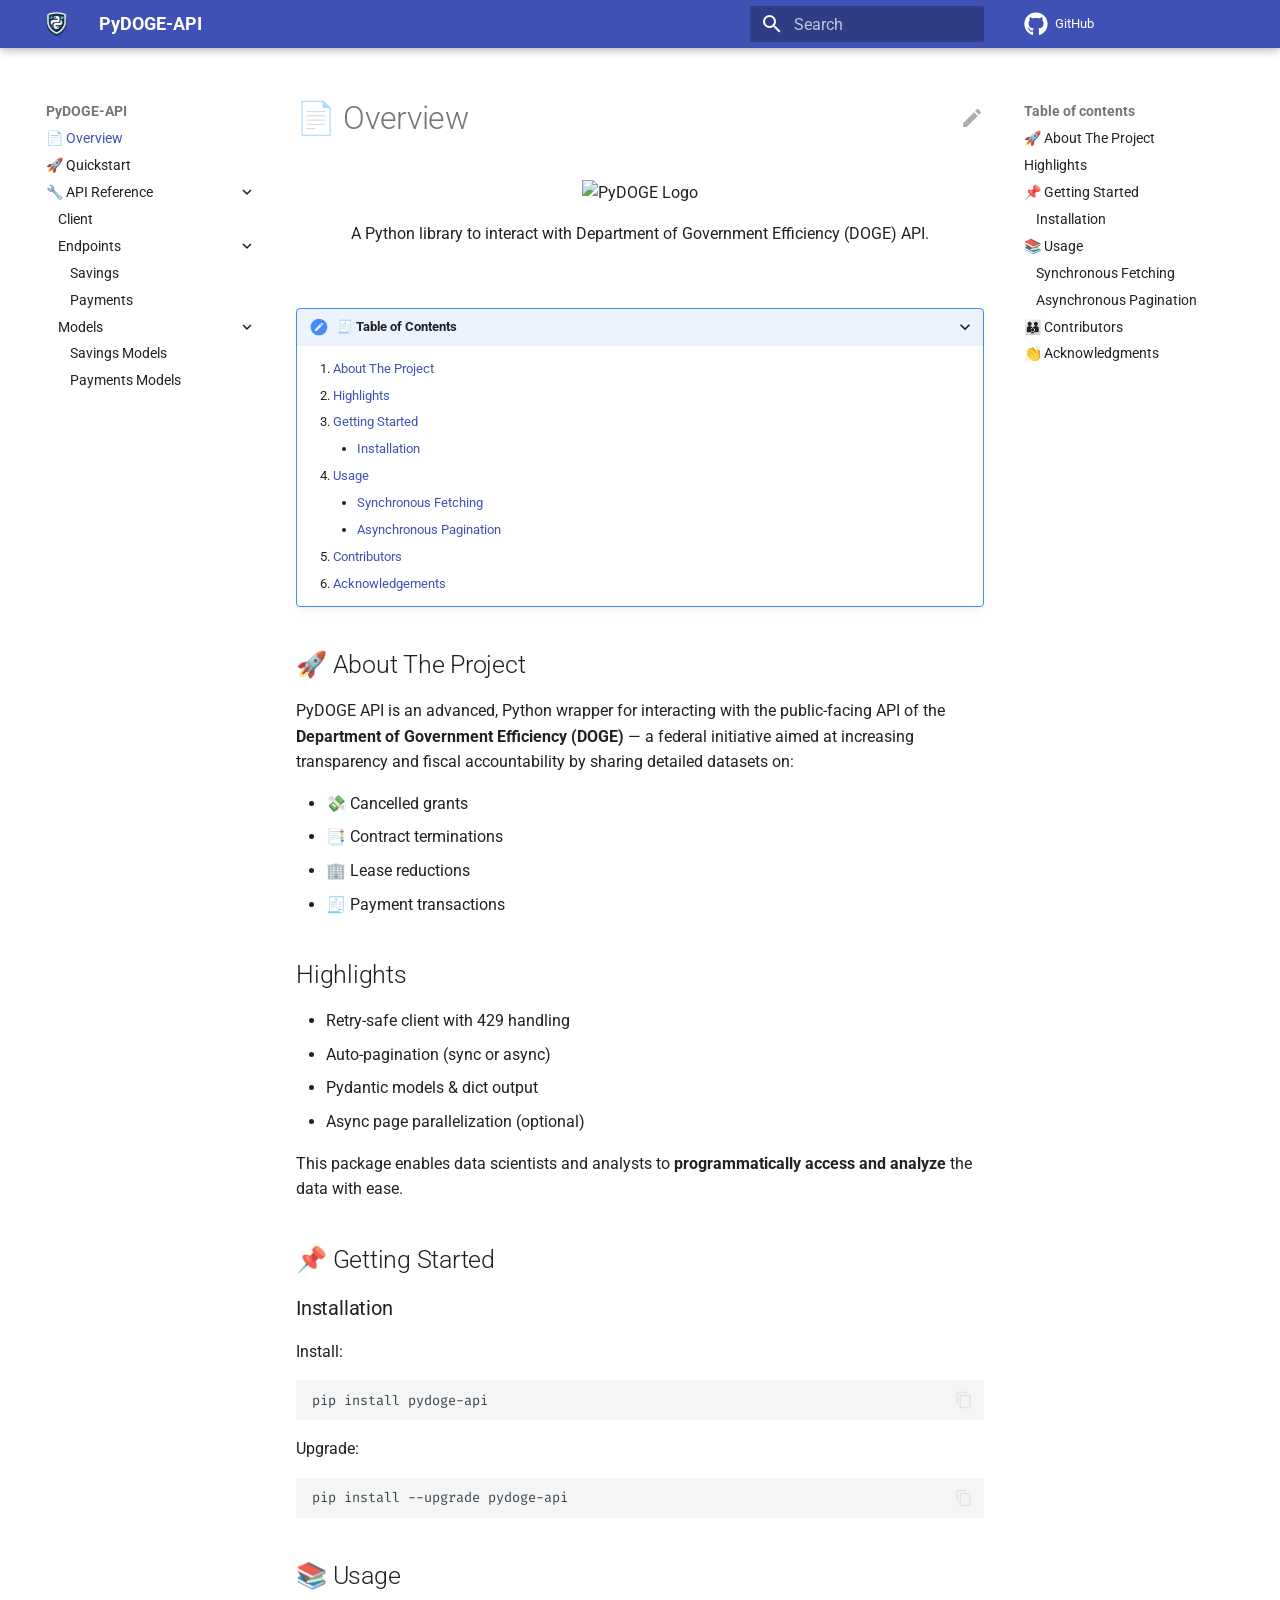
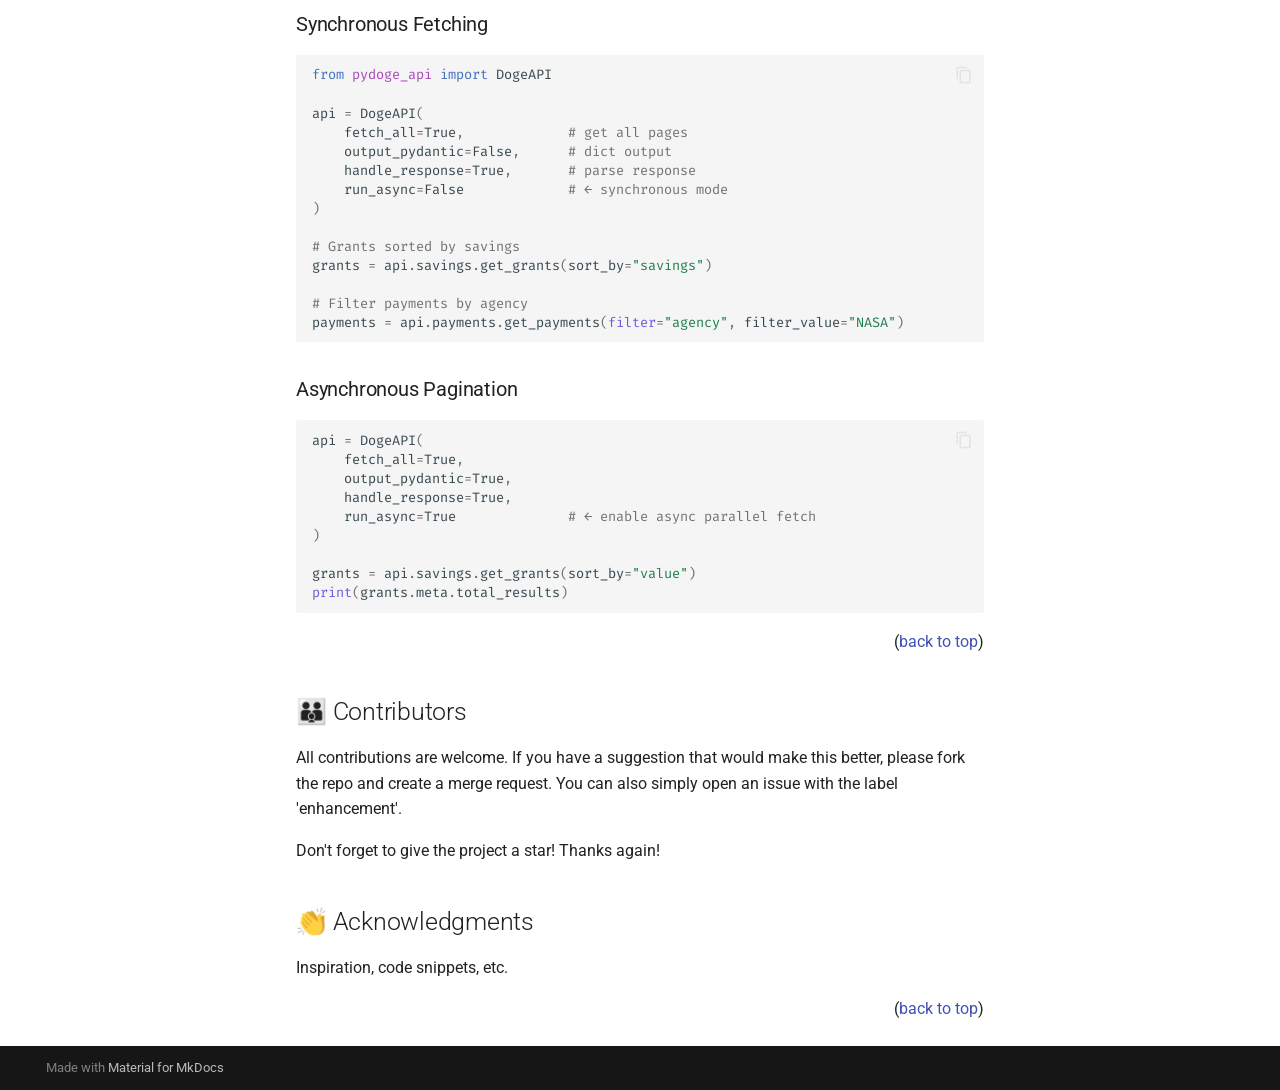
==== index.html @ 924d07b4 "deploy: 8b4d32661452d4e9873ba5e18b16898ff6364475" ====
<!doctype html>
<html lang="en" class="no-js">
  <head>
    
      <meta charset="utf-8">
      <meta name="viewport" content="width=device-width,initial-scale=1">
      
        <meta name="description" content="A Python library to interact with DOGE API.">
      
      
        <meta name="author" content="Muhammad Hassan">
      
      
        <link rel="canonical" href="https://yourusername.github.io/pydoge-api/">
      
      
      
        <link rel="next" href="usage/">
      
      
      <link rel="icon" href="img/favicon/favicon.ico">
      <meta name="generator" content="mkdocs-1.6.1, mkdocs-material-9.6.11">
    
    
      
        <title>PyDOGE-API</title>
      
    
    
      <link rel="stylesheet" href="assets/stylesheets/main.4af4bdda.min.css">
      
        
        <link rel="stylesheet" href="assets/stylesheets/palette.06af60db.min.css">
      
      


    
    
      
    
    
      
        
        
        <link rel="preconnect" href="https://fonts.gstatic.com" crossorigin>
        <link rel="stylesheet" href="https://fonts.googleapis.com/css?family=Roboto:300,300i,400,400i,700,700i%7CFira+Code:400,400i,700,700i&display=fallback">
        <style>:root{--md-text-font:"Roboto";--md-code-font:"Fira Code"}</style>
      
    
    
      <link rel="stylesheet" href="assets/_mkdocstrings.css">
    
    <script>__md_scope=new URL(".",location),__md_hash=e=>[...e].reduce(((e,_)=>(e<<5)-e+_.charCodeAt(0)),0),__md_get=(e,_=localStorage,t=__md_scope)=>JSON.parse(_.getItem(t.pathname+"."+e)),__md_set=(e,_,t=localStorage,a=__md_scope)=>{try{t.setItem(a.pathname+"."+e,JSON.stringify(_))}catch(e){}}</script>
    
      

    
    
    
  </head>
  
  
    
    
      
    
    
    
    
    <body dir="ltr" data-md-color-scheme="default" data-md-color-primary="indigo" data-md-color-accent="indigo">
  
    
    <input class="md-toggle" data-md-toggle="drawer" type="checkbox" id="__drawer" autocomplete="off">
    <input class="md-toggle" data-md-toggle="search" type="checkbox" id="__search" autocomplete="off">
    <label class="md-overlay" for="__drawer"></label>
    <div data-md-component="skip">
      
        
        <a href="#about-the-project" class="md-skip">
          Skip to content
        </a>
      
    </div>
    <div data-md-component="announce">
      
    </div>
    
    
      

  

<header class="md-header md-header--shadow" data-md-component="header">
  <nav class="md-header__inner md-grid" aria-label="Header">
    <a href="." title="PyDOGE-API" class="md-header__button md-logo" aria-label="PyDOGE-API" data-md-component="logo">
      
  <img src="img/logo.PNG" alt="logo">

    </a>
    <label class="md-header__button md-icon" for="__drawer">
      
      <svg xmlns="http://www.w3.org/2000/svg" viewBox="0 0 24 24"><path d="M3 6h18v2H3zm0 5h18v2H3zm0 5h18v2H3z"/></svg>
    </label>
    <div class="md-header__title" data-md-component="header-title">
      <div class="md-header__ellipsis">
        <div class="md-header__topic">
          <span class="md-ellipsis">
            PyDOGE-API
          </span>
        </div>
        <div class="md-header__topic" data-md-component="header-topic">
          <span class="md-ellipsis">
            
              📄 Overview
            
          </span>
        </div>
      </div>
    </div>
    
      
        <form class="md-header__option" data-md-component="palette">
  
    
    
    
    <input class="md-option" data-md-color-media="(prefers-color-scheme: light)" data-md-color-scheme="default" data-md-color-primary="indigo" data-md-color-accent="indigo"  aria-hidden="true"  type="radio" name="__palette" id="__palette_0">
    
  
    
    
    
    <input class="md-option" data-md-color-media="(prefers-color-scheme: dark)" data-md-color-scheme="slate" data-md-color-primary="indigo" data-md-color-accent="lime"  aria-hidden="true"  type="radio" name="__palette" id="__palette_1">
    
  
</form>
      
    
    
      <script>var palette=__md_get("__palette");if(palette&&palette.color){if("(prefers-color-scheme)"===palette.color.media){var media=matchMedia("(prefers-color-scheme: light)"),input=document.querySelector(media.matches?"[data-md-color-media='(prefers-color-scheme: light)']":"[data-md-color-media='(prefers-color-scheme: dark)']");palette.color.media=input.getAttribute("data-md-color-media"),palette.color.scheme=input.getAttribute("data-md-color-scheme"),palette.color.primary=input.getAttribute("data-md-color-primary"),palette.color.accent=input.getAttribute("data-md-color-accent")}for(var[key,value]of Object.entries(palette.color))document.body.setAttribute("data-md-color-"+key,value)}</script>
    
    
    
      
      
        <label class="md-header__button md-icon" for="__search">
          
          <svg xmlns="http://www.w3.org/2000/svg" viewBox="0 0 24 24"><path d="M9.5 3A6.5 6.5 0 0 1 16 9.5c0 1.61-.59 3.09-1.56 4.23l.27.27h.79l5 5-1.5 1.5-5-5v-.79l-.27-.27A6.52 6.52 0 0 1 9.5 16 6.5 6.5 0 0 1 3 9.5 6.5 6.5 0 0 1 9.5 3m0 2C7 5 5 7 5 9.5S7 14 9.5 14 14 12 14 9.5 12 5 9.5 5"/></svg>
        </label>
        <div class="md-search" data-md-component="search" role="dialog">
  <label class="md-search__overlay" for="__search"></label>
  <div class="md-search__inner" role="search">
    <form class="md-search__form" name="search">
      <input type="text" class="md-search__input" name="query" aria-label="Search" placeholder="Search" autocapitalize="off" autocorrect="off" autocomplete="off" spellcheck="false" data-md-component="search-query" required>
      <label class="md-search__icon md-icon" for="__search">
        
        <svg xmlns="http://www.w3.org/2000/svg" viewBox="0 0 24 24"><path d="M9.5 3A6.5 6.5 0 0 1 16 9.5c0 1.61-.59 3.09-1.56 4.23l.27.27h.79l5 5-1.5 1.5-5-5v-.79l-.27-.27A6.52 6.52 0 0 1 9.5 16 6.5 6.5 0 0 1 3 9.5 6.5 6.5 0 0 1 9.5 3m0 2C7 5 5 7 5 9.5S7 14 9.5 14 14 12 14 9.5 12 5 9.5 5"/></svg>
        
        <svg xmlns="http://www.w3.org/2000/svg" viewBox="0 0 24 24"><path d="M20 11v2H8l5.5 5.5-1.42 1.42L4.16 12l7.92-7.92L13.5 5.5 8 11z"/></svg>
      </label>
      <nav class="md-search__options" aria-label="Search">
        
          <a href="javascript:void(0)" class="md-search__icon md-icon" title="Share" aria-label="Share" data-clipboard data-clipboard-text="" data-md-component="search-share" tabindex="-1">
            
            <svg xmlns="http://www.w3.org/2000/svg" viewBox="0 0 24 24"><path d="M18 16.08c-.76 0-1.44.3-1.96.77L8.91 12.7c.05-.23.09-.46.09-.7s-.04-.47-.09-.7l7.05-4.11c.54.5 1.25.81 2.04.81a3 3 0 0 0 3-3 3 3 0 0 0-3-3 3 3 0 0 0-3 3c0 .24.04.47.09.7L8.04 9.81C7.5 9.31 6.79 9 6 9a3 3 0 0 0-3 3 3 3 0 0 0 3 3c.79 0 1.5-.31 2.04-.81l7.12 4.15c-.05.21-.08.43-.08.66 0 1.61 1.31 2.91 2.92 2.91s2.92-1.3 2.92-2.91A2.92 2.92 0 0 0 18 16.08"/></svg>
          </a>
        
        <button type="reset" class="md-search__icon md-icon" title="Clear" aria-label="Clear" tabindex="-1">
          
          <svg xmlns="http://www.w3.org/2000/svg" viewBox="0 0 24 24"><path d="M19 6.41 17.59 5 12 10.59 6.41 5 5 6.41 10.59 12 5 17.59 6.41 19 12 13.41 17.59 19 19 17.59 13.41 12z"/></svg>
        </button>
      </nav>
      
        <div class="md-search__suggest" data-md-component="search-suggest"></div>
      
    </form>
    <div class="md-search__output">
      <div class="md-search__scrollwrap" tabindex="0" data-md-scrollfix>
        <div class="md-search-result" data-md-component="search-result">
          <div class="md-search-result__meta">
            Initializing search
          </div>
          <ol class="md-search-result__list" role="presentation"></ol>
        </div>
      </div>
    </div>
  </div>
</div>
      
    
    
      <div class="md-header__source">
        <a href="https://github.com/ihassan8/pydoge-api" title="Go to repository" class="md-source" data-md-component="source">
  <div class="md-source__icon md-icon">
    
    <svg xmlns="http://www.w3.org/2000/svg" viewBox="0 0 496 512"><!--! Font Awesome Free 6.7.2 by @fontawesome - https://fontawesome.com License - https://fontawesome.com/license/free (Icons: CC BY 4.0, Fonts: SIL OFL 1.1, Code: MIT License) Copyright 2024 Fonticons, Inc.--><path d="M165.9 397.4c0 2-2.3 3.6-5.2 3.6-3.3.3-5.6-1.3-5.6-3.6 0-2 2.3-3.6 5.2-3.6 3-.3 5.6 1.3 5.6 3.6m-31.1-4.5c-.7 2 1.3 4.3 4.3 4.9 2.6 1 5.6 0 6.2-2s-1.3-4.3-4.3-5.2c-2.6-.7-5.5.3-6.2 2.3m44.2-1.7c-2.9.7-4.9 2.6-4.6 4.9.3 2 2.9 3.3 5.9 2.6 2.9-.7 4.9-2.6 4.6-4.6-.3-1.9-3-3.2-5.9-2.9M244.8 8C106.1 8 0 113.3 0 252c0 110.9 69.8 205.8 169.5 239.2 12.8 2.3 17.3-5.6 17.3-12.1 0-6.2-.3-40.4-.3-61.4 0 0-70 15-84.7-29.8 0 0-11.4-29.1-27.8-36.6 0 0-22.9-15.7 1.6-15.4 0 0 24.9 2 38.6 25.8 21.9 38.6 58.6 27.5 72.9 20.9 2.3-16 8.8-27.1 16-33.7-55.9-6.2-112.3-14.3-112.3-110.5 0-27.5 7.6-41.3 23.6-58.9-2.6-6.5-11.1-33.3 2.6-67.9 20.9-6.5 69 27 69 27 20-5.6 41.5-8.5 62.8-8.5s42.8 2.9 62.8 8.5c0 0 48.1-33.6 69-27 13.7 34.7 5.2 61.4 2.6 67.9 16 17.7 25.8 31.5 25.8 58.9 0 96.5-58.9 104.2-114.8 110.5 9.2 7.9 17 22.9 17 46.4 0 33.7-.3 75.4-.3 83.6 0 6.5 4.6 14.4 17.3 12.1C428.2 457.8 496 362.9 496 252 496 113.3 383.5 8 244.8 8M97.2 352.9c-1.3 1-1 3.3.7 5.2 1.6 1.6 3.9 2.3 5.2 1 1.3-1 1-3.3-.7-5.2-1.6-1.6-3.9-2.3-5.2-1m-10.8-8.1c-.7 1.3.3 2.9 2.3 3.9 1.6 1 3.6.7 4.3-.7.7-1.3-.3-2.9-2.3-3.9-2-.6-3.6-.3-4.3.7m32.4 35.6c-1.6 1.3-1 4.3 1.3 6.2 2.3 2.3 5.2 2.6 6.5 1 1.3-1.3.7-4.3-1.3-6.2-2.2-2.3-5.2-2.6-6.5-1m-11.4-14.7c-1.6 1-1.6 3.6 0 5.9s4.3 3.3 5.6 2.3c1.6-1.3 1.6-3.9 0-6.2-1.4-2.3-4-3.3-5.6-2"/></svg>
  </div>
  <div class="md-source__repository">
    GitHub
  </div>
</a>
      </div>
    
  </nav>
  
</header>
    
    <div class="md-container" data-md-component="container">
      
      
        
          
        
      
      <main class="md-main" data-md-component="main">
        <div class="md-main__inner md-grid">
          
            
              
              <div class="md-sidebar md-sidebar--primary" data-md-component="sidebar" data-md-type="navigation" >
                <div class="md-sidebar__scrollwrap">
                  <div class="md-sidebar__inner">
                    



<nav class="md-nav md-nav--primary" aria-label="Navigation" data-md-level="0">
  <label class="md-nav__title" for="__drawer">
    <a href="." title="PyDOGE-API" class="md-nav__button md-logo" aria-label="PyDOGE-API" data-md-component="logo">
      
  <img src="img/logo.PNG" alt="logo">

    </a>
    PyDOGE-API
  </label>
  
    <div class="md-nav__source">
      <a href="https://github.com/ihassan8/pydoge-api" title="Go to repository" class="md-source" data-md-component="source">
  <div class="md-source__icon md-icon">
    
    <svg xmlns="http://www.w3.org/2000/svg" viewBox="0 0 496 512"><!--! Font Awesome Free 6.7.2 by @fontawesome - https://fontawesome.com License - https://fontawesome.com/license/free (Icons: CC BY 4.0, Fonts: SIL OFL 1.1, Code: MIT License) Copyright 2024 Fonticons, Inc.--><path d="M165.9 397.4c0 2-2.3 3.6-5.2 3.6-3.3.3-5.6-1.3-5.6-3.6 0-2 2.3-3.6 5.2-3.6 3-.3 5.6 1.3 5.6 3.6m-31.1-4.5c-.7 2 1.3 4.3 4.3 4.9 2.6 1 5.6 0 6.2-2s-1.3-4.3-4.3-5.2c-2.6-.7-5.5.3-6.2 2.3m44.2-1.7c-2.9.7-4.9 2.6-4.6 4.9.3 2 2.9 3.3 5.9 2.6 2.9-.7 4.9-2.6 4.6-4.6-.3-1.9-3-3.2-5.9-2.9M244.8 8C106.1 8 0 113.3 0 252c0 110.9 69.8 205.8 169.5 239.2 12.8 2.3 17.3-5.6 17.3-12.1 0-6.2-.3-40.4-.3-61.4 0 0-70 15-84.7-29.8 0 0-11.4-29.1-27.8-36.6 0 0-22.9-15.7 1.6-15.4 0 0 24.9 2 38.6 25.8 21.9 38.6 58.6 27.5 72.9 20.9 2.3-16 8.8-27.1 16-33.7-55.9-6.2-112.3-14.3-112.3-110.5 0-27.5 7.6-41.3 23.6-58.9-2.6-6.5-11.1-33.3 2.6-67.9 20.9-6.5 69 27 69 27 20-5.6 41.5-8.5 62.8-8.5s42.8 2.9 62.8 8.5c0 0 48.1-33.6 69-27 13.7 34.7 5.2 61.4 2.6 67.9 16 17.7 25.8 31.5 25.8 58.9 0 96.5-58.9 104.2-114.8 110.5 9.2 7.9 17 22.9 17 46.4 0 33.7-.3 75.4-.3 83.6 0 6.5 4.6 14.4 17.3 12.1C428.2 457.8 496 362.9 496 252 496 113.3 383.5 8 244.8 8M97.2 352.9c-1.3 1-1 3.3.7 5.2 1.6 1.6 3.9 2.3 5.2 1 1.3-1 1-3.3-.7-5.2-1.6-1.6-3.9-2.3-5.2-1m-10.8-8.1c-.7 1.3.3 2.9 2.3 3.9 1.6 1 3.6.7 4.3-.7.7-1.3-.3-2.9-2.3-3.9-2-.6-3.6-.3-4.3.7m32.4 35.6c-1.6 1.3-1 4.3 1.3 6.2 2.3 2.3 5.2 2.6 6.5 1 1.3-1.3.7-4.3-1.3-6.2-2.2-2.3-5.2-2.6-6.5-1m-11.4-14.7c-1.6 1-1.6 3.6 0 5.9s4.3 3.3 5.6 2.3c1.6-1.3 1.6-3.9 0-6.2-1.4-2.3-4-3.3-5.6-2"/></svg>
  </div>
  <div class="md-source__repository">
    GitHub
  </div>
</a>
    </div>
  
  <ul class="md-nav__list" data-md-scrollfix>
    
      
      
  
  
    
  
  
  
    <li class="md-nav__item md-nav__item--active">
      
      <input class="md-nav__toggle md-toggle" type="checkbox" id="__toc">
      
      
      
        <label class="md-nav__link md-nav__link--active" for="__toc">
          
  
  
  <span class="md-ellipsis">
    📄 Overview
    
  </span>
  

          <span class="md-nav__icon md-icon"></span>
        </label>
      
      <a href="." class="md-nav__link md-nav__link--active">
        
  
  
  <span class="md-ellipsis">
    📄 Overview
    
  </span>
  

      </a>
      
        

<nav class="md-nav md-nav--secondary" aria-label="Table of contents">
  
  
  
  
    <label class="md-nav__title" for="__toc">
      <span class="md-nav__icon md-icon"></span>
      Table of contents
    </label>
    <ul class="md-nav__list" data-md-component="toc" data-md-scrollfix>
      
        <li class="md-nav__item">
  <a href="#about-the-project" class="md-nav__link">
    <span class="md-ellipsis">
      🚀 About The Project
    </span>
  </a>
  
</li>
      
        <li class="md-nav__item">
  <a href="#highlights" class="md-nav__link">
    <span class="md-ellipsis">
      Highlights
    </span>
  </a>
  
</li>
      
        <li class="md-nav__item">
  <a href="#getting-started" class="md-nav__link">
    <span class="md-ellipsis">
      📌 Getting Started
    </span>
  </a>
  
    <nav class="md-nav" aria-label="📌 Getting Started">
      <ul class="md-nav__list">
        
          <li class="md-nav__item">
  <a href="#installation" class="md-nav__link">
    <span class="md-ellipsis">
      Installation
    </span>
  </a>
  
</li>
        
      </ul>
    </nav>
  
</li>
      
        <li class="md-nav__item">
  <a href="#usage" class="md-nav__link">
    <span class="md-ellipsis">
      📚 Usage
    </span>
  </a>
  
    <nav class="md-nav" aria-label="📚 Usage">
      <ul class="md-nav__list">
        
          <li class="md-nav__item">
  <a href="#synchronous-fetching" class="md-nav__link">
    <span class="md-ellipsis">
      Synchronous Fetching
    </span>
  </a>
  
</li>
        
          <li class="md-nav__item">
  <a href="#asynchronous-pagination" class="md-nav__link">
    <span class="md-ellipsis">
      Asynchronous Pagination
    </span>
  </a>
  
</li>
        
      </ul>
    </nav>
  
</li>
      
        <li class="md-nav__item">
  <a href="#contributors" class="md-nav__link">
    <span class="md-ellipsis">
      👪 Contributors
    </span>
  </a>
  
</li>
      
        <li class="md-nav__item">
  <a href="#acknowledgments" class="md-nav__link">
    <span class="md-ellipsis">
      👏 Acknowledgments
    </span>
  </a>
  
</li>
      
    </ul>
  
</nav>
      
    </li>
  

    
      
      
  
  
  
  
    <li class="md-nav__item">
      <a href="usage/" class="md-nav__link">
        
  
  
  <span class="md-ellipsis">
    🚀 Quickstart
    
  </span>
  

      </a>
    </li>
  

    
      
      
  
  
  
  
    
    
    
    
    
    <li class="md-nav__item md-nav__item--nested">
      
        
        
          
        
        <input class="md-nav__toggle md-toggle md-toggle--indeterminate" type="checkbox" id="__nav_3" >
        
          
          <label class="md-nav__link" for="__nav_3" id="__nav_3_label" tabindex="0">
            
  
  
  <span class="md-ellipsis">
    🔧 API Reference
    
  </span>
  

            <span class="md-nav__icon md-icon"></span>
          </label>
        
        <nav class="md-nav" data-md-level="1" aria-labelledby="__nav_3_label" aria-expanded="false">
          <label class="md-nav__title" for="__nav_3">
            <span class="md-nav__icon md-icon"></span>
            🔧 API Reference
          </label>
          <ul class="md-nav__list" data-md-scrollfix>
            
              
                
  
  
  
  
    <li class="md-nav__item">
      <a href="reference/client/" class="md-nav__link">
        
  
  
  <span class="md-ellipsis">
    Client
    
  </span>
  

      </a>
    </li>
  

              
            
              
                
  
  
  
  
    
    
    
    
    
    <li class="md-nav__item md-nav__item--nested">
      
        
        
          
        
        <input class="md-nav__toggle md-toggle md-toggle--indeterminate" type="checkbox" id="__nav_3_2" >
        
          
          <label class="md-nav__link" for="__nav_3_2" id="__nav_3_2_label" tabindex="0">
            
  
  
  <span class="md-ellipsis">
    Endpoints
    
  </span>
  

            <span class="md-nav__icon md-icon"></span>
          </label>
        
        <nav class="md-nav" data-md-level="2" aria-labelledby="__nav_3_2_label" aria-expanded="false">
          <label class="md-nav__title" for="__nav_3_2">
            <span class="md-nav__icon md-icon"></span>
            Endpoints
          </label>
          <ul class="md-nav__list" data-md-scrollfix>
            
              
                
  
  
  
  
    <li class="md-nav__item">
      <a href="reference/savings/" class="md-nav__link">
        
  
  
  <span class="md-ellipsis">
    Savings
    
  </span>
  

      </a>
    </li>
  

              
            
              
                
  
  
  
  
    <li class="md-nav__item">
      <a href="reference/payments/" class="md-nav__link">
        
  
  
  <span class="md-ellipsis">
    Payments
    
  </span>
  

      </a>
    </li>
  

              
            
          </ul>
        </nav>
      
    </li>
  

              
            
              
                
  
  
  
  
    
    
    
    
    
    <li class="md-nav__item md-nav__item--nested">
      
        
        
          
        
        <input class="md-nav__toggle md-toggle md-toggle--indeterminate" type="checkbox" id="__nav_3_3" >
        
          
          <label class="md-nav__link" for="__nav_3_3" id="__nav_3_3_label" tabindex="0">
            
  
  
  <span class="md-ellipsis">
    Models
    
  </span>
  

            <span class="md-nav__icon md-icon"></span>
          </label>
        
        <nav class="md-nav" data-md-level="2" aria-labelledby="__nav_3_3_label" aria-expanded="false">
          <label class="md-nav__title" for="__nav_3_3">
            <span class="md-nav__icon md-icon"></span>
            Models
          </label>
          <ul class="md-nav__list" data-md-scrollfix>
            
              
                
  
  
  
  
    <li class="md-nav__item">
      <a href="reference/models_savings/" class="md-nav__link">
        
  
  
  <span class="md-ellipsis">
    Savings Models
    
  </span>
  

      </a>
    </li>
  

              
            
              
                
  
  
  
  
    <li class="md-nav__item">
      <a href="reference/models_payments/" class="md-nav__link">
        
  
  
  <span class="md-ellipsis">
    Payments Models
    
  </span>
  

      </a>
    </li>
  

              
            
          </ul>
        </nav>
      
    </li>
  

              
            
          </ul>
        </nav>
      
    </li>
  

    
  </ul>
</nav>
                  </div>
                </div>
              </div>
            
            
              
              <div class="md-sidebar md-sidebar--secondary" data-md-component="sidebar" data-md-type="toc" >
                <div class="md-sidebar__scrollwrap">
                  <div class="md-sidebar__inner">
                    

<nav class="md-nav md-nav--secondary" aria-label="Table of contents">
  
  
  
  
    <label class="md-nav__title" for="__toc">
      <span class="md-nav__icon md-icon"></span>
      Table of contents
    </label>
    <ul class="md-nav__list" data-md-component="toc" data-md-scrollfix>
      
        <li class="md-nav__item">
  <a href="#about-the-project" class="md-nav__link">
    <span class="md-ellipsis">
      🚀 About The Project
    </span>
  </a>
  
</li>
      
        <li class="md-nav__item">
  <a href="#highlights" class="md-nav__link">
    <span class="md-ellipsis">
      Highlights
    </span>
  </a>
  
</li>
      
        <li class="md-nav__item">
  <a href="#getting-started" class="md-nav__link">
    <span class="md-ellipsis">
      📌 Getting Started
    </span>
  </a>
  
    <nav class="md-nav" aria-label="📌 Getting Started">
      <ul class="md-nav__list">
        
          <li class="md-nav__item">
  <a href="#installation" class="md-nav__link">
    <span class="md-ellipsis">
      Installation
    </span>
  </a>
  
</li>
        
      </ul>
    </nav>
  
</li>
      
        <li class="md-nav__item">
  <a href="#usage" class="md-nav__link">
    <span class="md-ellipsis">
      📚 Usage
    </span>
  </a>
  
    <nav class="md-nav" aria-label="📚 Usage">
      <ul class="md-nav__list">
        
          <li class="md-nav__item">
  <a href="#synchronous-fetching" class="md-nav__link">
    <span class="md-ellipsis">
      Synchronous Fetching
    </span>
  </a>
  
</li>
        
          <li class="md-nav__item">
  <a href="#asynchronous-pagination" class="md-nav__link">
    <span class="md-ellipsis">
      Asynchronous Pagination
    </span>
  </a>
  
</li>
        
      </ul>
    </nav>
  
</li>
      
        <li class="md-nav__item">
  <a href="#contributors" class="md-nav__link">
    <span class="md-ellipsis">
      👪 Contributors
    </span>
  </a>
  
</li>
      
        <li class="md-nav__item">
  <a href="#acknowledgments" class="md-nav__link">
    <span class="md-ellipsis">
      👏 Acknowledgments
    </span>
  </a>
  
</li>
      
    </ul>
  
</nav>
                  </div>
                </div>
              </div>
            
          
          
            <div class="md-content" data-md-component="content">
              <article class="md-content__inner md-typeset">
                
                  


  
    <a href="https://github.com/ihassan8/pydoge-api/edit/master/docs/index.md" title="Edit this page" class="md-content__button md-icon">
      
      <svg xmlns="http://www.w3.org/2000/svg" viewBox="0 0 24 24"><path d="M20.71 7.04c.39-.39.39-1.04 0-1.41l-2.34-2.34c-.37-.39-1.02-.39-1.41 0l-1.84 1.83 3.75 3.75M3 17.25V21h3.75L17.81 9.93l-3.75-3.75z"/></svg>
    </a>
  
  


  <h1>📄 Overview</h1>

<div align="center">
<img src="img/logo_main.png" alt="PyDOGE Logo" width= "176">
<p>A Python library to interact with Department of Government Efficiency (DOGE) API.</p>
</div>

<p><br></p>
<details open="true">
  <summary><strong> 🧾 Table of Contents</strong></summary>
  <ol>
    <li>
      <a href="#about-the-project">About The Project</a>
    </li>
    <li>
      <a href="#highlights">Highlights</a>
    </li>
    <li>
      <a href="#getting-started">Getting Started</a>
      <ul>
        <li><a href="#installation">Installation</a></li>
      </ul>
    </li>
    <li><a href="#usage">Usage</a>
      <ul>
        <li><a href="#synchronous-fetching">Synchronous Fetching</a></li>
        <li><a href="#asynchronous-pagination">Asynchronous Pagination</a></li>
      </ul>
    </li>
    <li><a href="#family-contributors">Contributors </a></li>
    <li><a href="#clap-acknowledgments">Acknowledgements </a></li>
  </ol>
</details>

<h2 id="about-the-project">🚀 About The Project<a class="headerlink" href="#about-the-project" title="Permanent link">&para;</a></h2>
<p>PyDOGE API is an advanced, Python wrapper for interacting with the public-facing API of the <strong>Department of Government Efficiency (DOGE)</strong> — a federal initiative aimed at increasing transparency and fiscal accountability by sharing detailed datasets on:</p>
<ul>
<li>💸 Cancelled grants</li>
<li>📑 Contract terminations</li>
<li>🏢 Lease reductions</li>
<li>🧾 Payment transactions</li>
</ul>
<h2 id="highlights">Highlights<a class="headerlink" href="#highlights" title="Permanent link">&para;</a></h2>
<ul>
<li>Retry-safe client with 429 handling</li>
<li>Auto-pagination (sync or async)</li>
<li>Pydantic models &amp; dict output</li>
<li>Async page parallelization (optional)</li>
</ul>
<p>This package enables data scientists and analysts to <strong>programmatically access and analyze</strong> the data with ease.</p>
<!--Getting Started-->
<h2 id="getting-started">📌 Getting Started<a class="headerlink" href="#getting-started" title="Permanent link">&para;</a></h2>
<h3 id="installation">Installation<a class="headerlink" href="#installation" title="Permanent link">&para;</a></h3>
<p>Install:
<div class="highlight"><pre><span></span><code>pip<span class="w"> </span>install<span class="w"> </span>pydoge-api
</code></pre></div>
Upgrade:
<div class="highlight"><pre><span></span><code>pip install --upgrade pydoge-api
</code></pre></div></p>
<h2 id="usage">📚 Usage<a class="headerlink" href="#usage" title="Permanent link">&para;</a></h2>
<h3 id="synchronous-fetching">Synchronous Fetching<a class="headerlink" href="#synchronous-fetching" title="Permanent link">&para;</a></h3>
<div class="highlight"><pre><span></span><code><span class="kn">from</span><span class="w"> </span><span class="nn">pydoge_api</span><span class="w"> </span><span class="kn">import</span> <span class="n">DogeAPI</span>

<span class="n">api</span> <span class="o">=</span> <span class="n">DogeAPI</span><span class="p">(</span>
    <span class="n">fetch_all</span><span class="o">=</span><span class="kc">True</span><span class="p">,</span>             <span class="c1"># get all pages</span>
    <span class="n">output_pydantic</span><span class="o">=</span><span class="kc">False</span><span class="p">,</span>      <span class="c1"># dict output</span>
    <span class="n">handle_response</span><span class="o">=</span><span class="kc">True</span><span class="p">,</span>       <span class="c1"># parse response</span>
    <span class="n">run_async</span><span class="o">=</span><span class="kc">False</span>             <span class="c1"># ← synchronous mode</span>
<span class="p">)</span>

<span class="c1"># Grants sorted by savings</span>
<span class="n">grants</span> <span class="o">=</span> <span class="n">api</span><span class="o">.</span><span class="n">savings</span><span class="o">.</span><span class="n">get_grants</span><span class="p">(</span><span class="n">sort_by</span><span class="o">=</span><span class="s2">&quot;savings&quot;</span><span class="p">)</span>

<span class="c1"># Filter payments by agency</span>
<span class="n">payments</span> <span class="o">=</span> <span class="n">api</span><span class="o">.</span><span class="n">payments</span><span class="o">.</span><span class="n">get_payments</span><span class="p">(</span><span class="nb">filter</span><span class="o">=</span><span class="s2">&quot;agency&quot;</span><span class="p">,</span> <span class="n">filter_value</span><span class="o">=</span><span class="s2">&quot;NASA&quot;</span><span class="p">)</span>
</code></pre></div>
<h3 id="asynchronous-pagination">Asynchronous Pagination<a class="headerlink" href="#asynchronous-pagination" title="Permanent link">&para;</a></h3>
<div class="highlight"><pre><span></span><code><span class="n">api</span> <span class="o">=</span> <span class="n">DogeAPI</span><span class="p">(</span>
    <span class="n">fetch_all</span><span class="o">=</span><span class="kc">True</span><span class="p">,</span>
    <span class="n">output_pydantic</span><span class="o">=</span><span class="kc">True</span><span class="p">,</span>
    <span class="n">handle_response</span><span class="o">=</span><span class="kc">True</span><span class="p">,</span>
    <span class="n">run_async</span><span class="o">=</span><span class="kc">True</span>              <span class="c1"># ← enable async parallel fetch</span>
<span class="p">)</span>

<span class="n">grants</span> <span class="o">=</span> <span class="n">api</span><span class="o">.</span><span class="n">savings</span><span class="o">.</span><span class="n">get_grants</span><span class="p">(</span><span class="n">sort_by</span><span class="o">=</span><span class="s2">&quot;value&quot;</span><span class="p">)</span>
<span class="nb">print</span><span class="p">(</span><span class="n">grants</span><span class="o">.</span><span class="n">meta</span><span class="o">.</span><span class="n">total_results</span><span class="p">)</span>
</code></pre></div>
<p align="right">(<a href="#readme-top">back to top</a>)</p>

<h2 id="contributors">👪 Contributors<a class="headerlink" href="#contributors" title="Permanent link">&para;</a></h2>
<p>All contributions are welcome. If you have a suggestion that would make this better, please fork the repo and create a merge request. You can also simply open an issue with the label 'enhancement'.</p>
<p>Don't forget to give the project a star! Thanks again!</p>
<h2 id="acknowledgments">👏 Acknowledgments<a class="headerlink" href="#acknowledgments" title="Permanent link">&para;</a></h2>
<p>Inspiration, code snippets, etc.</p>
<p align="right">(<a href="#readme-top">back to top</a>)</p>












                
              </article>
            </div>
          
          
  <script>var tabs=__md_get("__tabs");if(Array.isArray(tabs))e:for(var set of document.querySelectorAll(".tabbed-set")){var labels=set.querySelector(".tabbed-labels");for(var tab of tabs)for(var label of labels.getElementsByTagName("label"))if(label.innerText.trim()===tab){var input=document.getElementById(label.htmlFor);input.checked=!0;continue e}}</script>

<script>var target=document.getElementById(location.hash.slice(1));target&&target.name&&(target.checked=target.name.startsWith("__tabbed_"))</script>
        </div>
        
          <button type="button" class="md-top md-icon" data-md-component="top" hidden>
  
  <svg xmlns="http://www.w3.org/2000/svg" viewBox="0 0 24 24"><path d="M13 20h-2V8l-5.5 5.5-1.42-1.42L12 4.16l7.92 7.92-1.42 1.42L13 8z"/></svg>
  Back to top
</button>
        
      </main>
      
        <footer class="md-footer">
  
  <div class="md-footer-meta md-typeset">
    <div class="md-footer-meta__inner md-grid">
      <div class="md-copyright">
  
  
    Made with
    <a href="https://squidfunk.github.io/mkdocs-material/" target="_blank" rel="noopener">
      Material for MkDocs
    </a>
  
</div>
      
    </div>
  </div>
</footer>
      
    </div>
    <div class="md-dialog" data-md-component="dialog">
      <div class="md-dialog__inner md-typeset"></div>
    </div>
    
    
    
      
      <script id="__config" type="application/json">{"base": ".", "features": ["navigation.instant", "navigation.top", "navigation.expand", "search.highlight", "search.suggest", "search.share", "content.code.copy", "content.code.annotate", "content.action.edit", "header.autohide", "navigation.path", "content.tabs.link"], "search": "assets/javascripts/workers/search.f8cc74c7.min.js", "tags": null, "translations": {"clipboard.copied": "Copied to clipboard", "clipboard.copy": "Copy to clipboard", "search.result.more.one": "1 more on this page", "search.result.more.other": "# more on this page", "search.result.none": "No matching documents", "search.result.one": "1 matching document", "search.result.other": "# matching documents", "search.result.placeholder": "Type to start searching", "search.result.term.missing": "Missing", "select.version": "Select version"}, "version": null}</script>
    
    
      <script src="assets/javascripts/bundle.c8b220af.min.js"></script>
      
    
  </body>
</html>
---- assets/stylesheets/main.4af4bdda.min.css ----
@charset "UTF-8";html{-webkit-text-size-adjust:none;-moz-text-size-adjust:none;text-size-adjust:none;box-sizing:border-box}*,:after,:before{box-sizing:inherit}@media (prefers-reduced-motion){*,:after,:before{transition:none!important}}body{margin:0}a,button,input,label{-webkit-tap-highlight-color:transparent}a{color:inherit;text-decoration:none}hr{border:0;box-sizing:initial;display:block;height:.05rem;overflow:visible;padding:0}small{font-size:80%}sub,sup{line-height:1em}img{border-style:none}table{border-collapse:initial;border-spacing:0}td,th{font-weight:400;vertical-align:top}button{background:#0000;border:0;font-family:inherit;font-size:inherit;margin:0;padding:0}input{border:0;outline:none}:root{--md-primary-fg-color:#4051b5;--md-primary-fg-color--light:#5d6cc0;--md-primary-fg-color--dark:#303fa1;--md-primary-bg-color:#fff;--md-primary-bg-color--light:#ffffffb3;--md-accent-fg-color:#526cfe;--md-accent-fg-color--transparent:#526cfe1a;--md-accent-bg-color:#fff;--md-accent-bg-color--light:#ffffffb3}[data-md-color-scheme=default]{color-scheme:light}[data-md-color-scheme=default] img[src$="#gh-dark-mode-only"],[data-md-color-scheme=default] img[src$="#only-dark"]{display:none}:root,[data-md-color-scheme=default]{--md-hue:225deg;--md-default-fg-color:#000000de;--md-default-fg-color--light:#0000008a;--md-default-fg-color--lighter:#00000052;--md-default-fg-color--lightest:#00000012;--md-default-bg-color:#fff;--md-default-bg-color--light:#ffffffb3;--md-default-bg-color--lighter:#ffffff4d;--md-default-bg-color--lightest:#ffffff1f;--md-code-fg-color:#36464e;--md-code-bg-color:#f5f5f5;--md-code-hl-color:#4287ff;--md-code-hl-color--light:#4287ff1a;--md-code-hl-number-color:#d52a2a;--md-code-hl-special-color:#db1457;--md-code-hl-function-color:#a846b9;--md-code-hl-constant-color:#6e59d9;--md-code-hl-keyword-color:#3f6ec6;--md-code-hl-string-color:#1c7d4d;--md-code-hl-name-color:var(--md-code-fg-color);--md-code-hl-operator-color:var(--md-default-fg-color--light);--md-code-hl-punctuation-color:var(--md-default-fg-color--light);--md-code-hl-comment-color:var(--md-default-fg-color--light);--md-code-hl-generic-color:var(--md-default-fg-color--light);--md-code-hl-variable-color:var(--md-default-fg-color--light);--md-typeset-color:var(--md-default-fg-color);--md-typeset-a-color:var(--md-primary-fg-color);--md-typeset-del-color:#f5503d26;--md-typeset-ins-color:#0bd57026;--md-typeset-kbd-color:#fafafa;--md-typeset-kbd-accent-color:#fff;--md-typeset-kbd-border-color:#b8b8b8;--md-typeset-mark-color:#ffff0080;--md-typeset-table-color:#0000001f;--md-typeset-table-color--light:rgba(0,0,0,.035);--md-admonition-fg-color:var(--md-default-fg-color);--md-admonition-bg-color:var(--md-default-bg-color);--md-warning-fg-color:#000000de;--md-warning-bg-color:#ff9;--md-footer-fg-color:#fff;--md-footer-fg-color--light:#ffffffb3;--md-footer-fg-color--lighter:#ffffff73;--md-footer-bg-color:#000000de;--md-footer-bg-color--dark:#00000052;--md-shadow-z1:0 0.2rem 0.5rem #0000000d,0 0 0.05rem #0000001a;--md-shadow-z2:0 0.2rem 0.5rem #0000001a,0 0 0.05rem #00000040;--md-shadow-z3:0 0.2rem 0.5rem #0003,0 0 0.05rem #00000059}.md-icon svg{fill:currentcolor;display:block;height:1.2rem;width:1.2rem}body{-webkit-font-smoothing:antialiased;-moz-osx-font-smoothing:grayscale;--md-text-font-family:var(--md-text-font,_),-apple-system,BlinkMacSystemFont,Helvetica,Arial,sans-serif;--md-code-font-family:var(--md-code-font,_),SFMono-Regular,Consolas,Menlo,monospace}aside,body,input{font-feature-settings:"kern","liga";color:var(--md-typeset-color);font-family:var(--md-text-font-family)}code,kbd,pre{font-feature-settings:"kern";font-family:var(--md-code-font-family)}:root{--md-typeset-table-sort-icon:url('data:image/svg+xml;charset=utf-8,<svg xmlns="http://www.w3.org/2000/svg" viewBox="0 0 24 24"><path d="m18 21-4-4h3V7h-3l4-4 4 4h-3v10h3M2 19v-2h10v2M2 13v-2h7v2M2 7V5h4v2z"/></svg>');--md-typeset-table-sort-icon--asc:url('data:image/svg+xml;charset=utf-8,<svg xmlns="http://www.w3.org/2000/svg" viewBox="0 0 24 24"><path d="M19 17h3l-4 4-4-4h3V3h2M2 17h10v2H2M6 5v2H2V5m0 6h7v2H2z"/></svg>');--md-typeset-table-sort-icon--desc:url('data:image/svg+xml;charset=utf-8,<svg xmlns="http://www.w3.org/2000/svg" viewBox="0 0 24 24"><path d="M19 7h3l-4-4-4 4h3v14h2M2 17h10v2H2M6 5v2H2V5m0 6h7v2H2z"/></svg>')}.md-typeset{-webkit-print-color-adjust:exact;color-adjust:exact;font-size:.8rem;line-height:1.6;overflow-wrap:break-word}@media print{.md-typeset{font-size:.68rem}}.md-typeset blockquote,.md-typeset dl,.md-typeset figure,.md-typeset ol,.md-typeset pre,.md-typeset ul{margin-bottom:1em;margin-top:1em}.md-typeset h1{color:var(--md-default-fg-color--light);font-size:2em;line-height:1.3;margin:0 0 1.25em}.md-typeset h1,.md-typeset h2{font-weight:300;letter-spacing:-.01em}.md-typeset h2{font-size:1.5625em;line-height:1.4;margin:1.6em 0 .64em}.md-typeset h3{font-size:1.25em;font-weight:400;letter-spacing:-.01em;line-height:1.5;margin:1.6em 0 .8em}.md-typeset h2+h3{margin-top:.8em}.md-typeset h4{font-weight:700;letter-spacing:-.01em;margin:1em 0}.md-typeset h5,.md-typeset h6{color:var(--md-default-fg-color--light);font-size:.8em;font-weight:700;letter-spacing:-.01em;margin:1.25em 0}.md-typeset h5{text-transform:uppercase}.md-typeset h5 code{text-transform:none}.md-typeset hr{border-bottom:.05rem solid var(--md-default-fg-color--lightest);display:flow-root;margin:1.5em 0}.md-typeset a{color:var(--md-typeset-a-color);word-break:break-word}.md-typeset a,.md-typeset a:before{transition:color 125ms}.md-typeset a:focus,.md-typeset a:hover{color:var(--md-accent-fg-color)}.md-typeset a:focus code,.md-typeset a:hover code{background-color:var(--md-accent-fg-color--transparent)}.md-typeset a code{color:currentcolor;transition:background-color 125ms}.md-typeset a.focus-visible{outline-color:var(--md-accent-fg-color);outline-offset:.2rem}.md-typeset code,.md-typeset kbd,.md-typeset pre{color:var(--md-code-fg-color);direction:ltr;font-variant-ligatures:none}@media print{.md-typeset code,.md-typeset kbd,.md-typeset pre{white-space:pre-wrap}}.md-typeset code{background-color:var(--md-code-bg-color);border-radius:.1rem;-webkit-box-decoration-break:clone;box-decoration-break:clone;font-size:.85em;padding:0 .2941176471em;word-break:break-word}.md-typeset code:not(.focus-visible){-webkit-tap-highlight-color:transparent;outline:none}.md-typeset pre{display:flow-root;line-height:1.4;position:relative}.md-typeset pre>code{-webkit-box-decoration-break:slice;box-decoration-break:slice;box-shadow:none;display:block;margin:0;outline-color:var(--md-accent-fg-color);overflow:auto;padding:.7720588235em 1.1764705882em;scrollbar-color:var(--md-default-fg-color--lighter) #0000;scrollbar-width:thin;touch-action:auto;word-break:normal}.md-typeset pre>code:hover{scrollbar-color:var(--md-accent-fg-color) #0000}.md-typeset pre>code::-webkit-scrollbar{height:.2rem;width:.2rem}.md-typeset pre>code::-webkit-scrollbar-thumb{background-color:var(--md-default-fg-color--lighter)}.md-typeset pre>code::-webkit-scrollbar-thumb:hover{background-color:var(--md-accent-fg-color)}.md-typeset kbd{background-color:var(--md-typeset-kbd-color);border-radius:.1rem;box-shadow:0 .1rem 0 .05rem var(--md-typeset-kbd-border-color),0 .1rem 0 var(--md-typeset-kbd-border-color),0 -.1rem .2rem var(--md-typeset-kbd-accent-color) inset;color:var(--md-default-fg-color);display:inline-block;font-size:.75em;padding:0 .6666666667em;vertical-align:text-top;word-break:break-word}.md-typeset mark{background-color:var(--md-typeset-mark-color);-webkit-box-decoration-break:clone;box-decoration-break:clone;color:inherit;word-break:break-word}.md-typeset abbr{border-bottom:.05rem dotted var(--md-default-fg-color--light);cursor:help;text-decoration:none}.md-typeset small{opacity:.75}[dir=ltr] .md-typeset sub,[dir=ltr] .md-typeset sup{margin-left:.078125em}[dir=rtl] .md-typeset sub,[dir=rtl] .md-typeset sup{margin-right:.078125em}[dir=ltr] .md-typeset blockquote{padding-left:.6rem}[dir=rtl] .md-typeset blockquote{padding-right:.6rem}[dir=ltr] .md-typeset blockquote{border-left:.2rem solid var(--md-default-fg-color--lighter)}[dir=rtl] .md-typeset blockquote{border-right:.2rem solid var(--md-default-fg-color--lighter)}.md-typeset blockquote{color:var(--md-default-fg-color--light);margin-left:0;margin-right:0}.md-typeset ul{list-style-type:disc}.md-typeset ul[type]{list-style-type:revert-layer}[dir=ltr] .md-typeset ol,[dir=ltr] .md-typeset ul{margin-left:.625em}[dir=rtl] .md-typeset ol,[dir=rtl] .md-typeset ul{margin-right:.625em}.md-typeset ol,.md-typeset ul{padding:0}.md-typeset ol:not([hidden]),.md-typeset ul:not([hidden]){display:flow-root}.md-typeset ol ol,.md-typeset ul ol{list-style-type:lower-alpha}.md-typeset ol ol ol,.md-typeset ul ol ol{list-style-type:lower-roman}.md-typeset ol ol ol ol,.md-typeset ul ol ol ol{list-style-type:upper-alpha}.md-typeset ol ol ol ol ol,.md-typeset ul ol ol ol ol{list-style-type:upper-roman}.md-typeset ol[type],.md-typeset ul[type]{list-style-type:revert-layer}[dir=ltr] .md-typeset ol li,[dir=ltr] .md-typeset ul li{margin-left:1.25em}[dir=rtl] .md-typeset ol li,[dir=rtl] .md-typeset ul li{margin-right:1.25em}.md-typeset ol li,.md-typeset ul li{margin-bottom:.5em}.md-typeset ol li blockquote,.md-typeset ol li p,.md-typeset ul li blockquote,.md-typeset ul li p{margin:.5em 0}.md-typeset ol li:last-child,.md-typeset ul li:last-child{margin-bottom:0}[dir=ltr] .md-typeset ol li ol,[dir=ltr] .md-typeset ol li ul,[dir=ltr] .md-typeset ul li ol,[dir=ltr] .md-typeset ul li ul{margin-left:.625em}[dir=rtl] .md-typeset ol li ol,[dir=rtl] .md-typeset ol li ul,[dir=rtl] .md-typeset ul li ol,[dir=rtl] .md-typeset ul li ul{margin-right:.625em}.md-typeset ol li ol,.md-typeset ol li ul,.md-typeset ul li ol,.md-typeset ul li ul{margin-bottom:.5em;margin-top:.5em}[dir=ltr] .md-typeset dd{margin-left:1.875em}[dir=rtl] .md-typeset dd{margin-right:1.875em}.md-typeset dd{margin-bottom:1.5em;margin-top:1em}.md-typeset img,.md-typeset svg,.md-typeset video{height:auto;max-width:100%}.md-typeset img[align=left]{margin:1em 1em 1em 0}.md-typeset img[align=right]{margin:1em 0 1em 1em}.md-typeset img[align]:only-child{margin-top:0}.md-typeset figure{display:flow-root;margin:1em auto;max-width:100%;text-align:center;width:-moz-fit-content;width:fit-content}.md-typeset figure img{display:block;margin:0 auto}.md-typeset figcaption{font-style:italic;margin:1em auto;max-width:24rem}.md-typeset iframe{max-width:100%}.md-typeset table:not([class]){background-color:var(--md-default-bg-color);border:.05rem solid var(--md-typeset-table-color);border-radius:.1rem;display:inline-block;font-size:.64rem;max-width:100%;overflow:auto;touch-action:auto}@media print{.md-typeset table:not([class]){display:table}}.md-typeset table:not([class])+*{margin-top:1.5em}.md-typeset table:not([class]) td>:first-child,.md-typeset table:not([class]) th>:first-child{margin-top:0}.md-typeset table:not([class]) td>:last-child,.md-typeset table:not([class]) th>:last-child{margin-bottom:0}.md-typeset table:not([class]) td:not([align]),.md-typeset table:not([class]) th:not([align]){text-align:left}[dir=rtl] .md-typeset table:not([class]) td:not([align]),[dir=rtl] .md-typeset table:not([class]) th:not([align]){text-align:right}.md-typeset table:not([class]) th{font-weight:700;min-width:5rem;padding:.9375em 1.25em;vertical-align:top}.md-typeset table:not([class]) td{border-top:.05rem solid var(--md-typeset-table-color);padding:.9375em 1.25em;vertical-align:top}.md-typeset table:not([class]) tbody tr{transition:background-color 125ms}.md-typeset table:not([class]) tbody tr:hover{background-color:var(--md-typeset-table-color--light);box-shadow:0 .05rem 0 var(--md-default-bg-color) inset}.md-typeset table:not([class]) a{word-break:normal}.md-typeset table th[role=columnheader]{cursor:pointer}[dir=ltr] .md-typeset table th[role=columnheader]:after{margin-left:.5em}[dir=rtl] .md-typeset table th[role=columnheader]:after{margin-right:.5em}.md-typeset table th[role=columnheader]:after{content:"";display:inline-block;height:1.2em;-webkit-mask-image:var(--md-typeset-table-sort-icon);mask-image:var(--md-typeset-table-sort-icon);-webkit-mask-repeat:no-repeat;mask-repeat:no-repeat;-webkit-mask-size:contain;mask-size:contain;transition:background-color 125ms;vertical-align:text-bottom;width:1.2em}.md-typeset table th[role=columnheader]:hover:after{background-color:var(--md-default-fg-color--lighter)}.md-typeset table th[role=columnheader][aria-sort=ascending]:after{background-color:var(--md-default-fg-color--light);-webkit-mask-image:var(--md-typeset-table-sort-icon--asc);mask-image:var(--md-typeset-table-sort-icon--asc)}.md-typeset table th[role=columnheader][aria-sort=descending]:after{background-color:var(--md-default-fg-color--light);-webkit-mask-image:var(--md-typeset-table-sort-icon--desc);mask-image:var(--md-typeset-table-sort-icon--desc)}.md-typeset__scrollwrap{margin:1em -.8rem;overflow-x:auto;touch-action:auto}.md-typeset__table{display:inline-block;margin-bottom:.5em;padding:0 .8rem}@media print{.md-typeset__table{display:block}}html .md-typeset__table table{display:table;margin:0;overflow:hidden;width:100%}@media screen and (max-width:44.984375em){.md-content__inner>pre{margin:1em -.8rem}.md-content__inner>pre code{border-radius:0}}.md-typeset .md-author{border-radius:100%;display:block;flex-shrink:0;height:1.6rem;overflow:hidden;position:relative;transition:color 125ms,transform 125ms;width:1.6rem}.md-typeset .md-author img{display:block}.md-typeset .md-author--more{background:var(--md-default-fg-color--lightest);color:var(--md-default-fg-color--lighter);font-size:.6rem;font-weight:700;line-height:1.6rem;text-align:center}.md-typeset .md-author--long{height:2.4rem;width:2.4rem}.md-typeset a.md-author{transform:scale(1)}.md-typeset a.md-author img{border-radius:100%;filter:grayscale(100%) opacity(75%);transition:filter 125ms}.md-typeset a.md-author:focus,.md-typeset a.md-author:hover{transform:scale(1.1);z-index:1}.md-typeset a.md-author:focus img,.md-typeset a.md-author:hover img{filter:grayscale(0)}.md-banner{background-color:var(--md-footer-bg-color);color:var(--md-footer-fg-color);overflow:auto}@media print{.md-banner{display:none}}.md-banner--warning{background-color:var(--md-warning-bg-color);color:var(--md-warning-fg-color)}.md-banner__inner{font-size:.7rem;margin:.6rem auto;padding:0 .8rem}[dir=ltr] .md-banner__button{float:right}[dir=rtl] .md-banner__button{float:left}.md-banner__button{color:inherit;cursor:pointer;transition:opacity .25s}.no-js .md-banner__button{display:none}.md-banner__button:hover{opacity:.7}html{font-size:125%;height:100%;overflow-x:hidden}@media screen and (min-width:100em){html{font-size:137.5%}}@media screen and (min-width:125em){html{font-size:150%}}body{background-color:var(--md-default-bg-color);display:flex;flex-direction:column;font-size:.5rem;min-height:100%;position:relative;width:100%}@media print{body{display:block}}@media screen and (max-width:59.984375em){body[data-md-scrolllock]{position:fixed}}.md-grid{margin-left:auto;margin-right:auto;max-width:61rem}.md-container{display:flex;flex-direction:column;flex-grow:1}@media print{.md-container{display:block}}.md-main{flex-grow:1}.md-main__inner{display:flex;height:100%;margin-top:1.5rem}.md-ellipsis{overflow:hidden;text-overflow:ellipsis}.md-toggle{display:none}.md-option{height:0;opacity:0;position:absolute;width:0}.md-option:checked+label:not([hidden]){display:block}.md-option.focus-visible+label{outline-color:var(--md-accent-fg-color);outline-style:auto}.md-skip{background-color:var(--md-default-fg-color);border-radius:.1rem;color:var(--md-default-bg-color);font-size:.64rem;margin:.5rem;opacity:0;outline-color:var(--md-accent-fg-color);padding:.3rem .5rem;position:fixed;transform:translateY(.4rem);z-index:-1}.md-skip:focus{opacity:1;transform:translateY(0);transition:transform .25s cubic-bezier(.4,0,.2,1),opacity 175ms 75ms;z-index:10}@page{margin:25mm}:root{--md-clipboard-icon:url('data:image/svg+xml;charset=utf-8,<svg xmlns="http://www.w3.org/2000/svg" viewBox="0 0 24 24"><path d="M19 21H8V7h11m0-2H8a2 2 0 0 0-2 2v14a2 2 0 0 0 2 2h11a2 2 0 0 0 2-2V7a2 2 0 0 0-2-2m-3-4H4a2 2 0 0 0-2 2v14h2V3h12z"/></svg>')}.md-clipboard{border-radius:.1rem;color:var(--md-default-fg-color--lightest);cursor:pointer;height:1.5em;outline-color:var(--md-accent-fg-color);outline-offset:.1rem;position:absolute;right:.5em;top:.5em;transition:color .25s;width:1.5em;z-index:1}@media print{.md-clipboard{display:none}}.md-clipboard:not(.focus-visible){-webkit-tap-highlight-color:transparent;outline:none}:hover>.md-clipboard{color:var(--md-default-fg-color--light)}.md-clipboard:focus,.md-clipboard:hover{color:var(--md-accent-fg-color)}.md-clipboard:after{background-color:currentcolor;content:"";display:block;height:1.125em;margin:0 auto;-webkit-mask-image:var(--md-clipboard-icon);mask-image:var(--md-clipboard-icon);-webkit-mask-position:center;mask-position:center;-webkit-mask-repeat:no-repeat;mask-repeat:no-repeat;-webkit-mask-size:contain;mask-size:contain;width:1.125em}.md-clipboard--inline{cursor:pointer}.md-clipboard--inline code{transition:color .25s,background-color .25s}.md-clipboard--inline:focus code,.md-clipboard--inline:hover code{background-color:var(--md-accent-fg-color--transparent);color:var(--md-accent-fg-color)}.md-typeset .md-code__content{display:grid}@keyframes consent{0%{opacity:0;transform:translateY(100%)}to{opacity:1;transform:translateY(0)}}@keyframes overlay{0%{opacity:0}to{opacity:1}}.md-consent__overlay{animation:overlay .25s both;-webkit-backdrop-filter:blur(.1rem);backdrop-filter:blur(.1rem);background-color:#0000008a;height:100%;opacity:1;position:fixed;top:0;width:100%;z-index:5}.md-consent__inner{animation:consent .5s cubic-bezier(.1,.7,.1,1) both;background-color:var(--md-default-bg-color);border:0;border-radius:.1rem;bottom:0;box-shadow:0 0 .2rem #0000001a,0 .2rem .4rem #0003;max-height:100%;overflow:auto;padding:0;position:fixed;width:100%;z-index:5}.md-consent__form{padding:.8rem}.md-consent__settings{display:none;margin:1em 0}input:checked+.md-consent__settings{display:block}.md-consent__controls{margin-bottom:.8rem}.md-typeset .md-consent__controls .md-button{display:inline}@media screen and (max-width:44.984375em){.md-typeset .md-consent__controls .md-button{display:block;margin-top:.4rem;text-align:center;width:100%}}.md-consent label{cursor:pointer}.md-content{flex-grow:1;min-width:0}.md-content__inner{margin:0 .8rem 1.2rem;padding-top:.6rem}@media screen and (min-width:76.25em){[dir=ltr] .md-sidebar--primary:not([hidden])~.md-content>.md-content__inner{margin-left:1.2rem}[dir=ltr] .md-sidebar--secondary:not([hidden])~.md-content>.md-content__inner,[dir=rtl] .md-sidebar--primary:not([hidden])~.md-content>.md-content__inner{margin-right:1.2rem}[dir=rtl] .md-sidebar--secondary:not([hidden])~.md-content>.md-content__inner{margin-left:1.2rem}}.md-content__inner:before{content:"";display:block;height:.4rem}.md-content__inner>:last-child{margin-bottom:0}[dir=ltr] .md-content__button{float:right}[dir=rtl] .md-content__button{float:left}[dir=ltr] .md-content__button{margin-left:.4rem}[dir=rtl] .md-content__button{margin-right:.4rem}.md-content__button{margin:.4rem 0;padding:0}@media print{.md-content__button{display:none}}.md-typeset .md-content__button{color:var(--md-default-fg-color--lighter)}.md-content__button svg{display:inline;vertical-align:top}[dir=rtl] .md-content__button svg{transform:scaleX(-1)}[dir=ltr] .md-dialog{right:.8rem}[dir=rtl] .md-dialog{left:.8rem}.md-dialog{background-color:var(--md-default-fg-color);border-radius:.1rem;bottom:.8rem;box-shadow:var(--md-shadow-z3);min-width:11.1rem;opacity:0;padding:.4rem .6rem;pointer-events:none;position:fixed;transform:translateY(100%);transition:transform 0ms .4s,opacity .4s;z-index:4}@media print{.md-dialog{display:none}}.md-dialog--active{opacity:1;pointer-events:auto;transform:translateY(0);transition:transform .4s cubic-bezier(.075,.85,.175,1),opacity .4s}.md-dialog__inner{color:var(--md-default-bg-color);font-size:.7rem}.md-feedback{margin:2em 0 1em;text-align:center}.md-feedback fieldset{border:none;margin:0;padding:0}.md-feedback__title{font-weight:700;margin:1em auto}.md-feedback__inner{position:relative}.md-feedback__list{display:flex;flex-wrap:wrap;place-content:baseline center;position:relative}.md-feedback__list:hover .md-icon:not(:disabled){color:var(--md-default-fg-color--lighter)}:disabled .md-feedback__list{min-height:1.8rem}.md-feedback__icon{color:var(--md-default-fg-color--light);cursor:pointer;flex-shrink:0;margin:0 .1rem;transition:color 125ms}.md-feedback__icon:not(:disabled).md-icon:hover{color:var(--md-accent-fg-color)}.md-feedback__icon:disabled{color:var(--md-default-fg-color--lightest);pointer-events:none}.md-feedback__note{opacity:0;position:relative;transform:translateY(.4rem);transition:transform .4s cubic-bezier(.1,.7,.1,1),opacity .15s}.md-feedback__note>*{margin:0 auto;max-width:16rem}:disabled .md-feedback__note{opacity:1;transform:translateY(0)}@media print{.md-feedback{display:none}}.md-footer{background-color:var(--md-footer-bg-color);color:var(--md-footer-fg-color)}@media print{.md-footer{display:none}}.md-footer__inner{justify-content:space-between;overflow:auto;padding:.2rem}.md-footer__inner:not([hidden]){display:flex}.md-footer__link{align-items:end;display:flex;flex-grow:0.01;margin-bottom:.4rem;margin-top:1rem;max-width:100%;outline-color:var(--md-accent-fg-color);overflow:hidden;transition:opacity .25s}.md-footer__link:focus,.md-footer__link:hover{opacity:.7}[dir=rtl] .md-footer__link svg{transform:scaleX(-1)}@media screen and (max-width:44.984375em){.md-footer__link--prev{flex-shrink:0}.md-footer__link--prev .md-footer__title{display:none}}[dir=ltr] .md-footer__link--next{margin-left:auto}[dir=rtl] .md-footer__link--next{margin-right:auto}.md-footer__link--next{text-align:right}[dir=rtl] .md-footer__link--next{text-align:left}.md-footer__title{flex-grow:1;font-size:.9rem;margin-bottom:.7rem;max-width:calc(100% - 2.4rem);padding:0 1rem;white-space:nowrap}.md-footer__button{margin:.2rem;padding:.4rem}.md-footer__direction{font-size:.64rem;opacity:.7}.md-footer-meta{background-color:var(--md-footer-bg-color--dark)}.md-footer-meta__inner{display:flex;flex-wrap:wrap;justify-content:space-between;padding:.2rem}html .md-footer-meta.md-typeset a{color:var(--md-footer-fg-color--light)}html .md-footer-meta.md-typeset a:focus,html .md-footer-meta.md-typeset a:hover{color:var(--md-footer-fg-color)}.md-copyright{color:var(--md-footer-fg-color--lighter);font-size:.64rem;margin:auto .6rem;padding:.4rem 0;width:100%}@media screen and (min-width:45em){.md-copyright{width:auto}}.md-copyright__highlight{color:var(--md-footer-fg-color--light)}.md-social{display:inline-flex;gap:.2rem;margin:0 .4rem;padding:.2rem 0 .6rem}@media screen and (min-width:45em){.md-social{padding:.6rem 0}}.md-social__link{display:inline-block;height:1.6rem;text-align:center;width:1.6rem}.md-social__link:before{line-height:1.9}.md-social__link svg{fill:currentcolor;max-height:.8rem;vertical-align:-25%}.md-typeset .md-button{border:.1rem solid;border-radius:.1rem;color:var(--md-primary-fg-color);cursor:pointer;display:inline-block;font-weight:700;padding:.625em 2em;transition:color 125ms,background-color 125ms,border-color 125ms}.md-typeset .md-button--primary{background-color:var(--md-primary-fg-color);border-color:var(--md-primary-fg-color);color:var(--md-primary-bg-color)}.md-typeset .md-button:focus,.md-typeset .md-button:hover{background-color:var(--md-accent-fg-color);border-color:var(--md-accent-fg-color);color:var(--md-accent-bg-color)}[dir=ltr] .md-typeset .md-input{border-top-left-radius:.1rem}[dir=ltr] .md-typeset .md-input,[dir=rtl] .md-typeset .md-input{border-top-right-radius:.1rem}[dir=rtl] .md-typeset .md-input{border-top-left-radius:.1rem}.md-typeset .md-input{border-bottom:.1rem solid var(--md-default-fg-color--lighter);box-shadow:var(--md-shadow-z1);font-size:.8rem;height:1.8rem;padding:0 .6rem;transition:border .25s,box-shadow .25s}.md-typeset .md-input:focus,.md-typeset .md-input:hover{border-bottom-color:var(--md-accent-fg-color);box-shadow:var(--md-shadow-z2)}.md-typeset .md-input--stretch{width:100%}.md-header{background-color:var(--md-primary-fg-color);box-shadow:0 0 .2rem #0000,0 .2rem .4rem #0000;color:var(--md-primary-bg-color);display:block;left:0;position:sticky;right:0;top:0;z-index:4}@media print{.md-header{display:none}}.md-header[hidden]{transform:translateY(-100%);transition:transform .25s cubic-bezier(.8,0,.6,1),box-shadow .25s}.md-header--shadow{box-shadow:0 0 .2rem #0000001a,0 .2rem .4rem #0003;transition:transform .25s cubic-bezier(.1,.7,.1,1),box-shadow .25s}.md-header__inner{align-items:center;display:flex;padding:0 .2rem}.md-header__button{color:currentcolor;cursor:pointer;margin:.2rem;outline-color:var(--md-accent-fg-color);padding:.4rem;position:relative;transition:opacity .25s;vertical-align:middle;z-index:1}.md-header__button:hover{opacity:.7}.md-header__button:not([hidden]){display:inline-block}.md-header__button:not(.focus-visible){-webkit-tap-highlight-color:transparent;outline:none}.md-header__button.md-logo{margin:.2rem;padding:.4rem}@media screen and (max-width:76.234375em){.md-header__button.md-logo{display:none}}.md-header__button.md-logo img,.md-header__button.md-logo svg{fill:currentcolor;display:block;height:1.2rem;width:auto}@media screen and (min-width:60em){.md-header__button[for=__search]{display:none}}.no-js .md-header__button[for=__search]{display:none}[dir=rtl] .md-header__button[for=__search] svg{transform:scaleX(-1)}@media screen and (min-width:76.25em){.md-header__button[for=__drawer]{display:none}}.md-header__topic{display:flex;max-width:100%;position:absolute;transition:transform .4s cubic-bezier(.1,.7,.1,1),opacity .15s;white-space:nowrap}.md-header__topic+.md-header__topic{opacity:0;pointer-events:none;transform:translateX(1.25rem);transition:transform .4s cubic-bezier(1,.7,.1,.1),opacity .15s;z-index:-1}[dir=rtl] .md-header__topic+.md-header__topic{transform:translateX(-1.25rem)}.md-header__topic:first-child{font-weight:700}[dir=ltr] .md-header__title{margin-left:1rem;margin-right:.4rem}[dir=rtl] .md-header__title{margin-left:.4rem;margin-right:1rem}.md-header__title{flex-grow:1;font-size:.9rem;height:2.4rem;line-height:2.4rem}.md-header__title--active .md-header__topic{opacity:0;pointer-events:none;transform:translateX(-1.25rem);transition:transform .4s cubic-bezier(1,.7,.1,.1),opacity .15s;z-index:-1}[dir=rtl] .md-header__title--active .md-header__topic{transform:translateX(1.25rem)}.md-header__title--active .md-header__topic+.md-header__topic{opacity:1;pointer-events:auto;transform:translateX(0);transition:transform .4s cubic-bezier(.1,.7,.1,1),opacity .15s;z-index:0}.md-header__title>.md-header__ellipsis{height:100%;position:relative;width:100%}.md-header__option{display:flex;flex-shrink:0;max-width:100%;transition:max-width 0ms .25s,opacity .25s .25s;white-space:nowrap}[data-md-toggle=search]:checked~.md-header .md-header__option{max-width:0;opacity:0;transition:max-width 0ms,opacity 0ms}.md-header__option>input{bottom:0}.md-header__source{display:none}@media screen and (min-width:60em){[dir=ltr] .md-header__source{margin-left:1rem}[dir=rtl] .md-header__source{margin-right:1rem}.md-header__source{display:block;max-width:11.7rem;width:11.7rem}}@media screen and (min-width:76.25em){[dir=ltr] .md-header__source{margin-left:1.4rem}[dir=rtl] .md-header__source{margin-right:1.4rem}}.md-meta{color:var(--md-default-fg-color--light);font-size:.7rem;line-height:1.3}.md-meta__list{display:inline-flex;flex-wrap:wrap;list-style:none;margin:0;padding:0}.md-meta__item:not(:last-child):after{content:"·";margin-left:.2rem;margin-right:.2rem}.md-meta__link{color:var(--md-typeset-a-color)}.md-meta__link:focus,.md-meta__link:hover{color:var(--md-accent-fg-color)}.md-draft{background-color:#ff1744;border-radius:.125em;color:#fff;display:inline-block;font-weight:700;padding-left:.5714285714em;padding-right:.5714285714em}:root{--md-nav-icon--prev:url('data:image/svg+xml;charset=utf-8,<svg xmlns="http://www.w3.org/2000/svg" viewBox="0 0 24 24"><path d="M20 11v2H8l5.5 5.5-1.42 1.42L4.16 12l7.92-7.92L13.5 5.5 8 11z"/></svg>');--md-nav-icon--next:url('data:image/svg+xml;charset=utf-8,<svg xmlns="http://www.w3.org/2000/svg" viewBox="0 0 24 24"><path d="M8.59 16.58 13.17 12 8.59 7.41 10 6l6 6-6 6z"/></svg>');--md-toc-icon:url('data:image/svg+xml;charset=utf-8,<svg xmlns="http://www.w3.org/2000/svg" viewBox="0 0 24 24"><path d="M3 9h14V7H3zm0 4h14v-2H3zm0 4h14v-2H3zm16 0h2v-2h-2zm0-10v2h2V7zm0 6h2v-2h-2z"/></svg>')}.md-nav{font-size:.7rem;line-height:1.3}.md-nav__title{color:var(--md-default-fg-color--light);display:block;font-weight:700;overflow:hidden;padding:0 .6rem;text-overflow:ellipsis}.md-nav__title .md-nav__button{display:none}.md-nav__title .md-nav__button img{height:100%;width:auto}.md-nav__title .md-nav__button.md-logo img,.md-nav__title .md-nav__button.md-logo svg{fill:currentcolor;display:block;height:2.4rem;max-width:100%;object-fit:contain;width:auto}.md-nav__list{list-style:none;margin:0;padding:0}.md-nav__link{align-items:flex-start;display:flex;gap:.4rem;margin-top:.625em;scroll-snap-align:start;transition:color 125ms}.md-nav__link--passed{color:var(--md-default-fg-color--light)}.md-nav__item .md-nav__link--active,.md-nav__item .md-nav__link--active code{color:var(--md-typeset-a-color)}.md-nav__link .md-ellipsis{position:relative}[dir=ltr] .md-nav__link .md-icon:last-child{margin-left:auto}[dir=rtl] .md-nav__link .md-icon:last-child{margin-right:auto}.md-nav__link svg{fill:currentcolor;flex-shrink:0;height:1.3em;position:relative}.md-nav__link[for]:focus,.md-nav__link[for]:hover,.md-nav__link[href]:focus,.md-nav__link[href]:hover{color:var(--md-accent-fg-color);cursor:pointer}.md-nav__link.focus-visible{outline-color:var(--md-accent-fg-color);outline-offset:.2rem}.md-nav--primary .md-nav__link[for=__toc]{display:none}.md-nav--primary .md-nav__link[for=__toc] .md-icon:after{background-color:currentcolor;display:block;height:100%;-webkit-mask-image:var(--md-toc-icon);mask-image:var(--md-toc-icon);width:100%}.md-nav--primary .md-nav__link[for=__toc]~.md-nav{display:none}.md-nav__container>.md-nav__link{margin-top:0}.md-nav__container>.md-nav__link:first-child{flex-grow:1;min-width:0}.md-nav__icon{flex-shrink:0}.md-nav__source{display:none}@media screen and (max-width:76.234375em){.md-nav--primary,.md-nav--primary .md-nav{background-color:var(--md-default-bg-color);display:flex;flex-direction:column;height:100%;left:0;position:absolute;right:0;top:0;z-index:1}.md-nav--primary .md-nav__item,.md-nav--primary .md-nav__title{font-size:.8rem;line-height:1.5}.md-nav--primary .md-nav__title{background-color:var(--md-default-fg-color--lightest);color:var(--md-default-fg-color--light);cursor:pointer;height:5.6rem;line-height:2.4rem;padding:3rem .8rem .2rem;position:relative;white-space:nowrap}[dir=ltr] .md-nav--primary .md-nav__title .md-nav__icon{left:.4rem}[dir=rtl] .md-nav--primary .md-nav__title .md-nav__icon{right:.4rem}.md-nav--primary .md-nav__title .md-nav__icon{display:block;height:1.2rem;margin:.2rem;position:absolute;top:.4rem;width:1.2rem}.md-nav--primary .md-nav__title .md-nav__icon:after{background-color:currentcolor;content:"";display:block;height:100%;-webkit-mask-image:var(--md-nav-icon--prev);mask-image:var(--md-nav-icon--prev);-webkit-mask-position:center;mask-position:center;-webkit-mask-repeat:no-repeat;mask-repeat:no-repeat;-webkit-mask-size:contain;mask-size:contain;width:100%}.md-nav--primary .md-nav__title~.md-nav__list{background-color:var(--md-default-bg-color);box-shadow:0 .05rem 0 var(--md-default-fg-color--lightest) inset;overflow-y:auto;scroll-snap-type:y mandatory;touch-action:pan-y}.md-nav--primary .md-nav__title~.md-nav__list>:first-child{border-top:0}.md-nav--primary .md-nav__title[for=__drawer]{background-color:var(--md-primary-fg-color);color:var(--md-primary-bg-color);font-weight:700}.md-nav--primary .md-nav__title .md-logo{display:block;left:.2rem;margin:.2rem;padding:.4rem;position:absolute;right:.2rem;top:.2rem}.md-nav--primary .md-nav__list{flex:1}.md-nav--primary .md-nav__item{border-top:.05rem solid var(--md-default-fg-color--lightest)}.md-nav--primary .md-nav__item--active>.md-nav__link{color:var(--md-typeset-a-color)}.md-nav--primary .md-nav__item--active>.md-nav__link:focus,.md-nav--primary .md-nav__item--active>.md-nav__link:hover{color:var(--md-accent-fg-color)}.md-nav--primary .md-nav__link{margin-top:0;padding:.6rem .8rem}.md-nav--primary .md-nav__link svg{margin-top:.1em}.md-nav--primary .md-nav__link>.md-nav__link{padding:0}[dir=ltr] .md-nav--primary .md-nav__link .md-nav__icon{margin-right:-.2rem}[dir=rtl] .md-nav--primary .md-nav__link .md-nav__icon{margin-left:-.2rem}.md-nav--primary .md-nav__link .md-nav__icon{font-size:1.2rem;height:1.2rem;width:1.2rem}.md-nav--primary .md-nav__link .md-nav__icon:after{background-color:currentcolor;content:"";display:block;height:100%;-webkit-mask-image:var(--md-nav-icon--next);mask-image:var(--md-nav-icon--next);-webkit-mask-position:center;mask-position:center;-webkit-mask-repeat:no-repeat;mask-repeat:no-repeat;-webkit-mask-size:contain;mask-size:contain;width:100%}[dir=rtl] .md-nav--primary .md-nav__icon:after{transform:scale(-1)}.md-nav--primary .md-nav--secondary .md-nav{background-color:initial;position:static}[dir=ltr] .md-nav--primary .md-nav--secondary .md-nav .md-nav__link{padding-left:1.4rem}[dir=rtl] .md-nav--primary .md-nav--secondary .md-nav .md-nav__link{padding-right:1.4rem}[dir=ltr] .md-nav--primary .md-nav--secondary .md-nav .md-nav .md-nav__link{padding-left:2rem}[dir=rtl] .md-nav--primary .md-nav--secondary .md-nav .md-nav .md-nav__link{padding-right:2rem}[dir=ltr] .md-nav--primary .md-nav--secondary .md-nav .md-nav .md-nav .md-nav__link{padding-left:2.6rem}[dir=rtl] .md-nav--primary .md-nav--secondary .md-nav .md-nav .md-nav .md-nav__link{padding-right:2.6rem}[dir=ltr] .md-nav--primary .md-nav--secondary .md-nav .md-nav .md-nav .md-nav .md-nav__link{padding-left:3.2rem}[dir=rtl] .md-nav--primary .md-nav--secondary .md-nav .md-nav .md-nav .md-nav .md-nav__link{padding-right:3.2rem}.md-nav--secondary{background-color:initial}.md-nav__toggle~.md-nav{display:flex;opacity:0;transform:translateX(100%);transition:transform .25s cubic-bezier(.8,0,.6,1),opacity 125ms 50ms}[dir=rtl] .md-nav__toggle~.md-nav{transform:translateX(-100%)}.md-nav__toggle:checked~.md-nav{opacity:1;transform:translateX(0);transition:transform .25s cubic-bezier(.4,0,.2,1),opacity 125ms 125ms}.md-nav__toggle:checked~.md-nav>.md-nav__list{-webkit-backface-visibility:hidden;backface-visibility:hidden}}@media screen and (max-width:59.984375em){.md-nav--primary .md-nav__link[for=__toc]{display:flex}.md-nav--primary .md-nav__link[for=__toc] .md-icon:after{content:""}.md-nav--primary .md-nav__link[for=__toc]+.md-nav__link{display:none}.md-nav--primary .md-nav__link[for=__toc]~.md-nav{display:flex}.md-nav__source{background-color:var(--md-primary-fg-color--dark);color:var(--md-primary-bg-color);display:block;padding:0 .2rem}}@media screen and (min-width:60em) and (max-width:76.234375em){.md-nav--integrated .md-nav__link[for=__toc]{display:flex}.md-nav--integrated .md-nav__link[for=__toc] .md-icon:after{content:""}.md-nav--integrated .md-nav__link[for=__toc]+.md-nav__link{display:none}.md-nav--integrated .md-nav__link[for=__toc]~.md-nav{display:flex}}@media screen and (min-width:60em){.md-nav{margin-bottom:-.4rem}.md-nav--secondary .md-nav__title{background:var(--md-default-bg-color);box-shadow:0 0 .4rem .4rem var(--md-default-bg-color);position:sticky;top:0;z-index:1}.md-nav--secondary .md-nav__title[for=__toc]{scroll-snap-align:start}.md-nav--secondary .md-nav__title .md-nav__icon{display:none}[dir=ltr] .md-nav--secondary .md-nav__list{padding-left:.6rem}[dir=rtl] .md-nav--secondary .md-nav__list{padding-right:.6rem}.md-nav--secondary .md-nav__list{padding-bottom:.4rem}[dir=ltr] .md-nav--secondary .md-nav__item>.md-nav__link{margin-right:.4rem}[dir=rtl] .md-nav--secondary .md-nav__item>.md-nav__link{margin-left:.4rem}}@media screen and (min-width:76.25em){.md-nav{margin-bottom:-.4rem;transition:max-height .25s cubic-bezier(.86,0,.07,1)}.md-nav--primary .md-nav__title{background:var(--md-default-bg-color);box-shadow:0 0 .4rem .4rem var(--md-default-bg-color);position:sticky;top:0;z-index:1}.md-nav--primary .md-nav__title[for=__drawer]{scroll-snap-align:start}.md-nav--primary .md-nav__title .md-nav__icon{display:none}[dir=ltr] .md-nav--primary .md-nav__list{padding-left:.6rem}[dir=rtl] .md-nav--primary .md-nav__list{padding-right:.6rem}.md-nav--primary .md-nav__list{padding-bottom:.4rem}[dir=ltr] .md-nav--primary .md-nav__item>.md-nav__link{margin-right:.4rem}[dir=rtl] .md-nav--primary .md-nav__item>.md-nav__link{margin-left:.4rem}.md-nav__toggle~.md-nav{display:grid;grid-template-rows:minmax(.4rem,0fr);opacity:0;transition:grid-template-rows .25s cubic-bezier(.86,0,.07,1),opacity .25s,visibility 0ms .25s;visibility:collapse}.md-nav__toggle~.md-nav>.md-nav__list{overflow:hidden}.md-nav__toggle.md-toggle--indeterminate~.md-nav,.md-nav__toggle:checked~.md-nav{grid-template-rows:minmax(.4rem,1fr);opacity:1;transition:grid-template-rows .25s cubic-bezier(.86,0,.07,1),opacity .15s .1s,visibility 0ms;visibility:visible}.md-nav__toggle.md-toggle--indeterminate~.md-nav{transition:none}.md-nav__item--nested>.md-nav>.md-nav__title{display:none}.md-nav__item--section{display:block;margin:1.25em 0}.md-nav__item--section:last-child{margin-bottom:0}.md-nav__item--section>.md-nav__link{font-weight:700}.md-nav__item--section>.md-nav__link[for]{color:var(--md-default-fg-color--light)}.md-nav__item--section>.md-nav__link:not(.md-nav__container){pointer-events:none}.md-nav__item--section>.md-nav__link .md-icon,.md-nav__item--section>.md-nav__link>[for]{display:none}[dir=ltr] .md-nav__item--section>.md-nav{margin-left:-.6rem}[dir=rtl] .md-nav__item--section>.md-nav{margin-right:-.6rem}.md-nav__item--section>.md-nav{display:block;opacity:1;visibility:visible}.md-nav__item--section>.md-nav>.md-nav__list>.md-nav__item{padding:0}.md-nav__icon{border-radius:100%;height:.9rem;transition:background-color .25s;width:.9rem}.md-nav__icon:hover{background-color:var(--md-accent-fg-color--transparent)}.md-nav__icon:after{background-color:currentcolor;border-radius:100%;content:"";display:inline-block;height:100%;-webkit-mask-image:var(--md-nav-icon--next);mask-image:var(--md-nav-icon--next);-webkit-mask-position:center;mask-position:center;-webkit-mask-repeat:no-repeat;mask-repeat:no-repeat;-webkit-mask-size:contain;mask-size:contain;transition:transform .25s;vertical-align:-.1rem;width:100%}[dir=rtl] .md-nav__icon:after{transform:rotate(180deg)}.md-nav__item--nested .md-nav__toggle:checked~.md-nav__link .md-nav__icon:after,.md-nav__item--nested .md-toggle--indeterminate~.md-nav__link .md-nav__icon:after{transform:rotate(90deg)}.md-nav--lifted>.md-nav__list>.md-nav__item,.md-nav--lifted>.md-nav__title{display:none}.md-nav--lifted>.md-nav__list>.md-nav__item--active{display:block}.md-nav--lifted>.md-nav__list>.md-nav__item--active>.md-nav__link{background:var(--md-default-bg-color);box-shadow:0 0 .4rem .4rem var(--md-default-bg-color);margin-top:0;position:sticky;top:0;z-index:1}.md-nav--lifted>.md-nav__list>.md-nav__item--active>.md-nav__link:not(.md-nav__container){pointer-events:none}.md-nav--lifted>.md-nav__list>.md-nav__item--active.md-nav__item--section{margin:0}[dir=ltr] .md-nav--lifted>.md-nav__list>.md-nav__item>.md-nav:not(.md-nav--secondary){margin-left:-.6rem}[dir=rtl] .md-nav--lifted>.md-nav__list>.md-nav__item>.md-nav:not(.md-nav--secondary){margin-right:-.6rem}.md-nav--lifted>.md-nav__list>.md-nav__item>[for]{color:var(--md-default-fg-color--light)}.md-nav--lifted .md-nav[data-md-level="1"]{grid-template-rows:minmax(.4rem,1fr);opacity:1;visibility:visible}[dir=ltr] .md-nav--integrated>.md-nav__list>.md-nav__item--active .md-nav--secondary{border-left:.05rem solid var(--md-primary-fg-color)}[dir=rtl] .md-nav--integrated>.md-nav__list>.md-nav__item--active .md-nav--secondary{border-right:.05rem solid var(--md-primary-fg-color)}.md-nav--integrated>.md-nav__list>.md-nav__item--active .md-nav--secondary{display:block;margin-bottom:1.25em;opacity:1;visibility:visible}.md-nav--integrated>.md-nav__list>.md-nav__item--active .md-nav--secondary>.md-nav__list{overflow:visible;padding-bottom:0}.md-nav--integrated>.md-nav__list>.md-nav__item--active .md-nav--secondary>.md-nav__title{display:none}}.md-pagination{font-size:.8rem;font-weight:700;gap:.4rem}.md-pagination,.md-pagination>*{align-items:center;display:flex;justify-content:center}.md-pagination>*{border-radius:.2rem;height:1.8rem;min-width:1.8rem;text-align:center}.md-pagination__current{background-color:var(--md-default-fg-color--lightest);color:var(--md-default-fg-color--light)}.md-pagination__link{transition:color 125ms,background-color 125ms}.md-pagination__link:focus,.md-pagination__link:hover{background-color:var(--md-accent-fg-color--transparent);color:var(--md-accent-fg-color)}.md-pagination__link:focus svg,.md-pagination__link:hover svg{color:var(--md-accent-fg-color)}.md-pagination__link.focus-visible{outline-color:var(--md-accent-fg-color);outline-offset:.2rem}.md-pagination__link svg{fill:currentcolor;color:var(--md-default-fg-color--lighter);display:block;max-height:100%;width:1.2rem}.md-post__back{border-bottom:.05rem solid var(--md-default-fg-color--lightest);margin-bottom:1.2rem;padding-bottom:1.2rem}@media screen and (max-width:76.234375em){.md-post__back{display:none}}[dir=rtl] .md-post__back svg{transform:scaleX(-1)}.md-post__authors{display:flex;flex-direction:column;gap:.6rem;margin:0 .6rem 1.2rem}.md-post .md-post__meta a{transition:color 125ms}.md-post .md-post__meta a:focus,.md-post .md-post__meta a:hover{color:var(--md-accent-fg-color)}.md-post__title{color:var(--md-default-fg-color--light);font-weight:700}.md-post--excerpt{margin-bottom:3.2rem}.md-post--excerpt .md-post__header{align-items:center;display:flex;gap:.6rem;min-height:1.6rem}.md-post--excerpt .md-post__authors{align-items:center;display:inline-flex;flex-direction:row;gap:.2rem;margin:0;min-height:2.4rem}[dir=ltr] .md-post--excerpt .md-post__meta .md-meta__list{margin-right:.4rem}[dir=rtl] .md-post--excerpt .md-post__meta .md-meta__list{margin-left:.4rem}.md-post--excerpt .md-post__content>:first-child{--md-scroll-margin:6rem;margin-top:0}.md-post>.md-nav--secondary{margin:1em 0}.md-profile{align-items:center;display:flex;font-size:.7rem;gap:.6rem;line-height:1.4;width:100%}.md-profile__description{flex-grow:1}.md-content--post{display:flex}@media screen and (max-width:76.234375em){.md-content--post{flex-flow:column-reverse}}.md-content--post>.md-content__inner{flex-grow:1;min-width:0}@media screen and (min-width:76.25em){[dir=ltr] .md-content--post>.md-content__inner{margin-left:1.2rem}[dir=rtl] .md-content--post>.md-content__inner{margin-right:1.2rem}}@media screen and (max-width:76.234375em){.md-sidebar.md-sidebar--post{padding:0;position:static;width:100%}.md-sidebar.md-sidebar--post .md-sidebar__scrollwrap{overflow:visible}.md-sidebar.md-sidebar--post .md-sidebar__inner{padding:0}.md-sidebar.md-sidebar--post .md-post__meta{margin-left:.6rem;margin-right:.6rem}.md-sidebar.md-sidebar--post .md-nav__item{border:none;display:inline}.md-sidebar.md-sidebar--post .md-nav__list{display:inline-flex;flex-wrap:wrap;gap:.6rem;padding-bottom:.6rem;padding-top:.6rem}.md-sidebar.md-sidebar--post .md-nav__link{padding:0}.md-sidebar.md-sidebar--post .md-nav{height:auto;margin-bottom:0;position:static}}:root{--md-progress-value:0;--md-progress-delay:400ms}.md-progress{background:var(--md-primary-bg-color);height:.075rem;opacity:min(clamp(0,var(--md-progress-value),1),clamp(0,100 - var(--md-progress-value),1));position:fixed;top:0;transform:scaleX(calc(var(--md-progress-value)*1%));transform-origin:left;transition:transform .5s cubic-bezier(.19,1,.22,1),opacity .25s var(--md-progress-delay);width:100%;z-index:4}:root{--md-search-result-icon:url('data:image/svg+xml;charset=utf-8,<svg xmlns="http://www.w3.org/2000/svg" viewBox="0 0 24 24"><path d="M14 2H6a2 2 0 0 0-2 2v16a2 2 0 0 0 2 2h7c-.41-.25-.8-.56-1.14-.9-.33-.33-.61-.7-.86-1.1H6V4h7v5h5v1.18c.71.16 1.39.43 2 .82V8zm6.31 16.9c1.33-2.11.69-4.9-1.4-6.22-2.11-1.33-4.91-.68-6.22 1.4-1.34 2.11-.69 4.89 1.4 6.22 1.46.93 3.32.93 4.79.02L22 23.39 23.39 22zm-3.81.1a2.5 2.5 0 0 1-2.5-2.5 2.5 2.5 0 0 1 2.5-2.5 2.5 2.5 0 0 1 2.5 2.5 2.5 2.5 0 0 1-2.5 2.5"/></svg>')}.md-search{position:relative}@media screen and (min-width:60em){.md-search{padding:.2rem 0}}.no-js .md-search{display:none}.md-search__overlay{opacity:0;z-index:1}@media screen and (max-width:59.984375em){[dir=ltr] .md-search__overlay{left:-2.2rem}[dir=rtl] .md-search__overlay{right:-2.2rem}.md-search__overlay{background-color:var(--md-default-bg-color);border-radius:1rem;height:2rem;overflow:hidden;pointer-events:none;position:absolute;top:-1rem;transform-origin:center;transition:transform .3s .1s,opacity .2s .2s;width:2rem}[data-md-toggle=search]:checked~.md-header .md-search__overlay{opacity:1;transition:transform .4s,opacity .1s}}@media screen and (min-width:60em){[dir=ltr] .md-search__overlay{left:0}[dir=rtl] .md-search__overlay{right:0}.md-search__overlay{background-color:#0000008a;cursor:pointer;height:0;position:fixed;top:0;transition:width 0ms .25s,height 0ms .25s,opacity .25s;width:0}[data-md-toggle=search]:checked~.md-header .md-search__overlay{height:200vh;opacity:1;transition:width 0ms,height 0ms,opacity .25s;width:100%}}@media screen and (max-width:29.984375em){[data-md-toggle=search]:checked~.md-header .md-search__overlay{transform:scale(45)}}@media screen and (min-width:30em) and (max-width:44.984375em){[data-md-toggle=search]:checked~.md-header .md-search__overlay{transform:scale(60)}}@media screen and (min-width:45em) and (max-width:59.984375em){[data-md-toggle=search]:checked~.md-header .md-search__overlay{transform:scale(75)}}.md-search__inner{-webkit-backface-visibility:hidden;backface-visibility:hidden}@media screen and (max-width:59.984375em){[dir=ltr] .md-search__inner{left:0}[dir=rtl] .md-search__inner{right:0}.md-search__inner{height:0;opacity:0;overflow:hidden;position:fixed;top:0;transform:translateX(5%);transition:width 0ms .3s,height 0ms .3s,transform .15s cubic-bezier(.4,0,.2,1) .15s,opacity .15s .15s;width:0;z-index:2}[dir=rtl] .md-search__inner{transform:translateX(-5%)}[data-md-toggle=search]:checked~.md-header .md-search__inner{height:100%;opacity:1;transform:translateX(0);transition:width 0ms 0ms,height 0ms 0ms,transform .15s cubic-bezier(.1,.7,.1,1) .15s,opacity .15s .15s;width:100%}}@media screen and (min-width:60em){[dir=ltr] .md-search__inner{float:right}[dir=rtl] .md-search__inner{float:left}.md-search__inner{padding:.1rem 0;position:relative;transition:width .25s cubic-bezier(.1,.7,.1,1);width:11.7rem}}@media screen and (min-width:60em) and (max-width:76.234375em){[data-md-toggle=search]:checked~.md-header .md-search__inner{width:23.4rem}}@media screen and (min-width:76.25em){[data-md-toggle=search]:checked~.md-header .md-search__inner{width:34.4rem}}.md-search__form{background-color:var(--md-default-bg-color);box-shadow:0 0 .6rem #0000;height:2.4rem;position:relative;transition:color .25s,background-color .25s;z-index:2}@media screen and (min-width:60em){.md-search__form{background-color:#00000042;border-radius:.1rem;height:1.8rem}.md-search__form:hover{background-color:#ffffff1f}}[data-md-toggle=search]:checked~.md-header .md-search__form{background-color:var(--md-default-bg-color);border-radius:.1rem .1rem 0 0;box-shadow:0 0 .6rem #00000012;color:var(--md-default-fg-color)}[dir=ltr] .md-search__input{padding-left:3.6rem;padding-right:2.2rem}[dir=rtl] .md-search__input{padding-left:2.2rem;padding-right:3.6rem}.md-search__input{background:#0000;font-size:.9rem;height:100%;position:relative;text-overflow:ellipsis;width:100%;z-index:2}.md-search__input::placeholder{transition:color .25s}.md-search__input::placeholder,.md-search__input~.md-search__icon{color:var(--md-default-fg-color--light)}.md-search__input::-ms-clear{display:none}@media screen and (max-width:59.984375em){.md-search__input{font-size:.9rem;height:2.4rem;width:100%}}@media screen and (min-width:60em){[dir=ltr] .md-search__input{padding-left:2.2rem}[dir=rtl] .md-search__input{padding-right:2.2rem}.md-search__input{color:inherit;font-size:.8rem}.md-search__input::placeholder{color:var(--md-primary-bg-color--light)}.md-search__input+.md-search__icon{color:var(--md-primary-bg-color)}[data-md-toggle=search]:checked~.md-header .md-search__input{text-overflow:clip}[data-md-toggle=search]:checked~.md-header .md-search__input+.md-search__icon{color:var(--md-default-fg-color--light)}[data-md-toggle=search]:checked~.md-header .md-search__input::placeholder{color:#0000}}.md-search__icon{cursor:pointer;display:inline-block;height:1.2rem;transition:color .25s,opacity .25s;width:1.2rem}.md-search__icon:hover{opacity:.7}[dir=ltr] .md-search__icon[for=__search]{left:.5rem}[dir=rtl] .md-search__icon[for=__search]{right:.5rem}.md-search__icon[for=__search]{position:absolute;top:.3rem;z-index:2}[dir=rtl] .md-search__icon[for=__search] svg{transform:scaleX(-1)}@media screen and (max-width:59.984375em){[dir=ltr] .md-search__icon[for=__search]{left:.8rem}[dir=rtl] .md-search__icon[for=__search]{right:.8rem}.md-search__icon[for=__search]{top:.6rem}.md-search__icon[for=__search] svg:first-child{display:none}}@media screen and (min-width:60em){.md-search__icon[for=__search]{pointer-events:none}.md-search__icon[for=__search] svg:last-child{display:none}}[dir=ltr] .md-search__options{right:.5rem}[dir=rtl] .md-search__options{left:.5rem}.md-search__options{pointer-events:none;position:absolute;top:.3rem;z-index:2}@media screen and (max-width:59.984375em){[dir=ltr] .md-search__options{right:.8rem}[dir=rtl] .md-search__options{left:.8rem}.md-search__options{top:.6rem}}[dir=ltr] .md-search__options>.md-icon{margin-left:.2rem}[dir=rtl] .md-search__options>.md-icon{margin-right:.2rem}.md-search__options>.md-icon{color:var(--md-default-fg-color--light);opacity:0;transform:scale(.75);transition:transform .15s cubic-bezier(.1,.7,.1,1),opacity .15s}.md-search__options>.md-icon:not(.focus-visible){-webkit-tap-highlight-color:transparent;outline:none}[data-md-toggle=search]:checked~.md-header .md-search__input:valid~.md-search__options>.md-icon{opacity:1;pointer-events:auto;transform:scale(1)}[data-md-toggle=search]:checked~.md-header .md-search__input:valid~.md-search__options>.md-icon:hover{opacity:.7}[dir=ltr] .md-search__suggest{padding-left:3.6rem;padding-right:2.2rem}[dir=rtl] .md-search__suggest{padding-left:2.2rem;padding-right:3.6rem}.md-search__suggest{align-items:center;color:var(--md-default-fg-color--lighter);display:flex;font-size:.9rem;height:100%;opacity:0;position:absolute;top:0;transition:opacity 50ms;white-space:nowrap;width:100%}@media screen and (min-width:60em){[dir=ltr] .md-search__suggest{padding-left:2.2rem}[dir=rtl] .md-search__suggest{padding-right:2.2rem}.md-search__suggest{font-size:.8rem}}[data-md-toggle=search]:checked~.md-header .md-search__suggest{opacity:1;transition:opacity .3s .1s}[dir=ltr] .md-search__output{border-bottom-left-radius:.1rem}[dir=ltr] .md-search__output,[dir=rtl] .md-search__output{border-bottom-right-radius:.1rem}[dir=rtl] .md-search__output{border-bottom-left-radius:.1rem}.md-search__output{overflow:hidden;position:absolute;width:100%;z-index:1}@media screen and (max-width:59.984375em){.md-search__output{bottom:0;top:2.4rem}}@media screen and (min-width:60em){.md-search__output{opacity:0;top:1.9rem;transition:opacity .4s}[data-md-toggle=search]:checked~.md-header .md-search__output{box-shadow:var(--md-shadow-z3);opacity:1}}.md-search__scrollwrap{-webkit-backface-visibility:hidden;backface-visibility:hidden;background-color:var(--md-default-bg-color);height:100%;overflow-y:auto;touch-action:pan-y}@media (-webkit-max-device-pixel-ratio:1),(max-resolution:1dppx){.md-search__scrollwrap{transform:translateZ(0)}}@media screen and (min-width:60em) and (max-width:76.234375em){.md-search__scrollwrap{width:23.4rem}}@media screen and (min-width:76.25em){.md-search__scrollwrap{width:34.4rem}}@media screen and (min-width:60em){.md-search__scrollwrap{max-height:0;scrollbar-color:var(--md-default-fg-color--lighter) #0000;scrollbar-width:thin}[data-md-toggle=search]:checked~.md-header .md-search__scrollwrap{max-height:75vh}.md-search__scrollwrap:hover{scrollbar-color:var(--md-accent-fg-color) #0000}.md-search__scrollwrap::-webkit-scrollbar{height:.2rem;width:.2rem}.md-search__scrollwrap::-webkit-scrollbar-thumb{background-color:var(--md-default-fg-color--lighter)}.md-search__scrollwrap::-webkit-scrollbar-thumb:hover{background-color:var(--md-accent-fg-color)}}.md-search-result{color:var(--md-default-fg-color);word-break:break-word}.md-search-result__meta{background-color:var(--md-default-fg-color--lightest);color:var(--md-default-fg-color--light);font-size:.64rem;line-height:1.8rem;padding:0 .8rem;scroll-snap-align:start}@media screen and (min-width:60em){[dir=ltr] .md-search-result__meta{padding-left:2.2rem}[dir=rtl] .md-search-result__meta{padding-right:2.2rem}}.md-search-result__list{list-style:none;margin:0;padding:0;-webkit-user-select:none;user-select:none}.md-search-result__item{box-shadow:0 -.05rem var(--md-default-fg-color--lightest)}.md-search-result__item:first-child{box-shadow:none}.md-search-result__link{display:block;outline:none;scroll-snap-align:start;transition:background-color .25s}.md-search-result__link:focus,.md-search-result__link:hover{background-color:var(--md-accent-fg-color--transparent)}.md-search-result__link:last-child p:last-child{margin-bottom:.6rem}.md-search-result__more>summary{cursor:pointer;display:block;outline:none;position:sticky;scroll-snap-align:start;top:0;z-index:1}.md-search-result__more>summary::marker{display:none}.md-search-result__more>summary::-webkit-details-marker{display:none}.md-search-result__more>summary>div{color:var(--md-typeset-a-color);font-size:.64rem;padding:.75em .8rem;transition:color .25s,background-color .25s}@media screen and (min-width:60em){[dir=ltr] .md-search-result__more>summary>div{padding-left:2.2rem}[dir=rtl] .md-search-result__more>summary>div{padding-right:2.2rem}}.md-search-result__more>summary:focus>div,.md-search-result__more>summary:hover>div{background-color:var(--md-accent-fg-color--transparent);color:var(--md-accent-fg-color)}.md-search-result__more[open]>summary{background-color:var(--md-default-bg-color)}.md-search-result__article{overflow:hidden;padding:0 .8rem;position:relative}@media screen and (min-width:60em){[dir=ltr] .md-search-result__article{padding-left:2.2rem}[dir=rtl] .md-search-result__article{padding-right:2.2rem}}[dir=ltr] .md-search-result__icon{left:0}[dir=rtl] .md-search-result__icon{right:0}.md-search-result__icon{color:var(--md-default-fg-color--light);height:1.2rem;margin:.5rem;position:absolute;width:1.2rem}@media screen and (max-width:59.984375em){.md-search-result__icon{display:none}}.md-search-result__icon:after{background-color:currentcolor;content:"";display:inline-block;height:100%;-webkit-mask-image:var(--md-search-result-icon);mask-image:var(--md-search-result-icon);-webkit-mask-position:center;mask-position:center;-webkit-mask-repeat:no-repeat;mask-repeat:no-repeat;-webkit-mask-size:contain;mask-size:contain;width:100%}[dir=rtl] .md-search-result__icon:after{transform:scaleX(-1)}.md-search-result .md-typeset{color:var(--md-default-fg-color--light);font-size:.64rem;line-height:1.6}.md-search-result .md-typeset h1{color:var(--md-default-fg-color);font-size:.8rem;font-weight:400;line-height:1.4;margin:.55rem 0}.md-search-result .md-typeset h1 mark{text-decoration:none}.md-search-result .md-typeset h2{color:var(--md-default-fg-color);font-size:.64rem;font-weight:700;line-height:1.6;margin:.5em 0}.md-search-result .md-typeset h2 mark{text-decoration:none}.md-search-result__terms{color:var(--md-default-fg-color);display:block;font-size:.64rem;font-style:italic;margin:.5em 0}.md-search-result mark{background-color:initial;color:var(--md-accent-fg-color);text-decoration:underline}.md-select{position:relative;z-index:1}.md-select__inner{background-color:var(--md-default-bg-color);border-radius:.1rem;box-shadow:var(--md-shadow-z2);color:var(--md-default-fg-color);left:50%;margin-top:.2rem;max-height:0;opacity:0;position:absolute;top:calc(100% - .2rem);transform:translate3d(-50%,.3rem,0);transition:transform .25s 375ms,opacity .25s .25s,max-height 0ms .5s}.md-select:focus-within .md-select__inner,.md-select:hover .md-select__inner{max-height:10rem;opacity:1;transform:translate3d(-50%,0,0);transition:transform .25s cubic-bezier(.1,.7,.1,1),opacity .25s,max-height 0ms}.md-select__inner:after{border-bottom:.2rem solid #0000;border-bottom-color:var(--md-default-bg-color);border-left:.2rem solid #0000;border-right:.2rem solid #0000;border-top:0;content:"";height:0;left:50%;margin-left:-.2rem;margin-top:-.2rem;position:absolute;top:0;width:0}.md-select__list{border-radius:.1rem;font-size:.8rem;list-style-type:none;margin:0;max-height:inherit;overflow:auto;padding:0}.md-select__item{line-height:1.8rem}[dir=ltr] .md-select__link{padding-left:.6rem;padding-right:1.2rem}[dir=rtl] .md-select__link{padding-left:1.2rem;padding-right:.6rem}.md-select__link{cursor:pointer;display:block;outline:none;scroll-snap-align:start;transition:background-color .25s,color .25s;width:100%}.md-select__link:focus,.md-select__link:hover{color:var(--md-accent-fg-color)}.md-select__link:focus{background-color:var(--md-default-fg-color--lightest)}.md-sidebar{align-self:flex-start;flex-shrink:0;padding:1.2rem 0;position:sticky;top:2.4rem;width:12.1rem}@media print{.md-sidebar{display:none}}@media screen and (max-width:76.234375em){[dir=ltr] .md-sidebar--primary{left:-12.1rem}[dir=rtl] .md-sidebar--primary{right:-12.1rem}.md-sidebar--primary{background-color:var(--md-default-bg-color);display:block;height:100%;position:fixed;top:0;transform:translateX(0);transition:transform .25s cubic-bezier(.4,0,.2,1),box-shadow .25s;width:12.1rem;z-index:5}[data-md-toggle=drawer]:checked~.md-container .md-sidebar--primary{box-shadow:var(--md-shadow-z3);transform:translateX(12.1rem)}[dir=rtl] [data-md-toggle=drawer]:checked~.md-container .md-sidebar--primary{transform:translateX(-12.1rem)}.md-sidebar--primary .md-sidebar__scrollwrap{bottom:0;left:0;margin:0;overflow:hidden;position:absolute;right:0;scroll-snap-type:none;top:0}}@media screen and (min-width:76.25em){.md-sidebar{height:0}.no-js .md-sidebar{height:auto}.md-header--lifted~.md-container .md-sidebar{top:4.8rem}}.md-sidebar--secondary{display:none;order:2}@media screen and (min-width:60em){.md-sidebar--secondary{height:0}.no-js .md-sidebar--secondary{height:auto}.md-sidebar--secondary:not([hidden]){display:block}.md-sidebar--secondary .md-sidebar__scrollwrap{touch-action:pan-y}}.md-sidebar__scrollwrap{-webkit-backface-visibility:hidden;backface-visibility:hidden;margin:0 .2rem;overflow-y:auto;scrollbar-color:var(--md-default-fg-color--lighter) #0000}@media screen and (min-width:60em){.md-sidebar__scrollwrap{scrollbar-gutter:stable;scrollbar-width:thin}}.md-sidebar__scrollwrap::-webkit-scrollbar{height:.2rem;width:.2rem}.md-sidebar__scrollwrap:focus-within,.md-sidebar__scrollwrap:hover{scrollbar-color:var(--md-accent-fg-color) #0000}.md-sidebar__scrollwrap:focus-within::-webkit-scrollbar-thumb,.md-sidebar__scrollwrap:hover::-webkit-scrollbar-thumb{background-color:var(--md-default-fg-color--lighter)}.md-sidebar__scrollwrap:focus-within::-webkit-scrollbar-thumb:hover,.md-sidebar__scrollwrap:hover::-webkit-scrollbar-thumb:hover{background-color:var(--md-accent-fg-color)}@supports selector(::-webkit-scrollbar){.md-sidebar__scrollwrap{scrollbar-gutter:auto}[dir=ltr] .md-sidebar__inner{padding-right:calc(100% - 11.5rem)}[dir=rtl] .md-sidebar__inner{padding-left:calc(100% - 11.5rem)}}@media screen and (max-width:76.234375em){.md-overlay{background-color:#0000008a;height:0;opacity:0;position:fixed;top:0;transition:width 0ms .25s,height 0ms .25s,opacity .25s;width:0;z-index:5}[data-md-toggle=drawer]:checked~.md-overlay{height:100%;opacity:1;transition:width 0ms,height 0ms,opacity .25s;width:100%}}@keyframes facts{0%{height:0}to{height:.65rem}}@keyframes fact{0%{opacity:0;transform:translateY(100%)}50%{opacity:0}to{opacity:1;transform:translateY(0)}}:root{--md-source-forks-icon:url('data:image/svg+xml;charset=utf-8,<svg xmlns="http://www.w3.org/2000/svg" viewBox="0 0 16 16"><path d="M5 5.372v.878c0 .414.336.75.75.75h4.5a.75.75 0 0 0 .75-.75v-.878a2.25 2.25 0 1 1 1.5 0v.878a2.25 2.25 0 0 1-2.25 2.25h-1.5v2.128a2.251 2.251 0 1 1-1.5 0V8.5h-1.5A2.25 2.25 0 0 1 3.5 6.25v-.878a2.25 2.25 0 1 1 1.5 0M5 3.25a.75.75 0 1 0-1.5 0 .75.75 0 0 0 1.5 0m6.75.75a.75.75 0 1 0 0-1.5.75.75 0 0 0 0 1.5m-3 8.75a.75.75 0 1 0-1.5 0 .75.75 0 0 0 1.5 0"/></svg>');--md-source-repositories-icon:url('data:image/svg+xml;charset=utf-8,<svg xmlns="http://www.w3.org/2000/svg" viewBox="0 0 16 16"><path d="M2 2.5A2.5 2.5 0 0 1 4.5 0h8.75a.75.75 0 0 1 .75.75v12.5a.75.75 0 0 1-.75.75h-2.5a.75.75 0 0 1 0-1.5h1.75v-2h-8a1 1 0 0 0-.714 1.7.75.75 0 1 1-1.072 1.05A2.5 2.5 0 0 1 2 11.5Zm10.5-1h-8a1 1 0 0 0-1 1v6.708A2.5 2.5 0 0 1 4.5 9h8ZM5 12.25a.25.25 0 0 1 .25-.25h3.5a.25.25 0 0 1 .25.25v3.25a.25.25 0 0 1-.4.2l-1.45-1.087a.25.25 0 0 0-.3 0L5.4 15.7a.25.25 0 0 1-.4-.2Z"/></svg>');--md-source-stars-icon:url('data:image/svg+xml;charset=utf-8,<svg xmlns="http://www.w3.org/2000/svg" viewBox="0 0 16 16"><path d="M8 .25a.75.75 0 0 1 .673.418l1.882 3.815 4.21.612a.75.75 0 0 1 .416 1.279l-3.046 2.97.719 4.192a.751.751 0 0 1-1.088.791L8 12.347l-3.766 1.98a.75.75 0 0 1-1.088-.79l.72-4.194L.818 6.374a.75.75 0 0 1 .416-1.28l4.21-.611L7.327.668A.75.75 0 0 1 8 .25m0 2.445L6.615 5.5a.75.75 0 0 1-.564.41l-3.097.45 2.24 2.184a.75.75 0 0 1 .216.664l-.528 3.084 2.769-1.456a.75.75 0 0 1 .698 0l2.77 1.456-.53-3.084a.75.75 0 0 1 .216-.664l2.24-2.183-3.096-.45a.75.75 0 0 1-.564-.41z"/></svg>');--md-source-version-icon:url('data:image/svg+xml;charset=utf-8,<svg xmlns="http://www.w3.org/2000/svg" viewBox="0 0 16 16"><path d="M1 7.775V2.75C1 1.784 1.784 1 2.75 1h5.025c.464 0 .91.184 1.238.513l6.25 6.25a1.75 1.75 0 0 1 0 2.474l-5.026 5.026a1.75 1.75 0 0 1-2.474 0l-6.25-6.25A1.75 1.75 0 0 1 1 7.775m1.5 0c0 .066.026.13.073.177l6.25 6.25a.25.25 0 0 0 .354 0l5.025-5.025a.25.25 0 0 0 0-.354l-6.25-6.25a.25.25 0 0 0-.177-.073H2.75a.25.25 0 0 0-.25.25ZM6 5a1 1 0 1 1 0 2 1 1 0 0 1 0-2"/></svg>')}.md-source{-webkit-backface-visibility:hidden;backface-visibility:hidden;display:block;font-size:.65rem;line-height:1.2;outline-color:var(--md-accent-fg-color);transition:opacity .25s;white-space:nowrap}.md-source:hover{opacity:.7}.md-source__icon{display:inline-block;height:2.4rem;vertical-align:middle;width:2rem}[dir=ltr] .md-source__icon svg{margin-left:.6rem}[dir=rtl] .md-source__icon svg{margin-right:.6rem}.md-source__icon svg{margin-top:.6rem}[dir=ltr] .md-source__icon+.md-source__repository{padding-left:2rem}[dir=rtl] .md-source__icon+.md-source__repository{padding-right:2rem}[dir=ltr] .md-source__icon+.md-source__repository{margin-left:-2rem}[dir=rtl] .md-source__icon+.md-source__repository{margin-right:-2rem}[dir=ltr] .md-source__repository{margin-left:.6rem}[dir=rtl] .md-source__repository{margin-right:.6rem}.md-source__repository{display:inline-block;max-width:calc(100% - 1.2rem);overflow:hidden;text-overflow:ellipsis;vertical-align:middle}.md-source__facts{display:flex;font-size:.55rem;gap:.4rem;list-style-type:none;margin:.1rem 0 0;opacity:.75;overflow:hidden;padding:0;width:100%}.md-source__repository--active .md-source__facts{animation:facts .25s ease-in}.md-source__fact{overflow:hidden;text-overflow:ellipsis}.md-source__repository--active .md-source__fact{animation:fact .4s ease-out}[dir=ltr] .md-source__fact:before{margin-right:.1rem}[dir=rtl] .md-source__fact:before{margin-left:.1rem}.md-source__fact:before{background-color:currentcolor;content:"";display:inline-block;height:.6rem;-webkit-mask-position:center;mask-position:center;-webkit-mask-repeat:no-repeat;mask-repeat:no-repeat;-webkit-mask-size:contain;mask-size:contain;vertical-align:text-top;width:.6rem}.md-source__fact:nth-child(1n+2){flex-shrink:0}.md-source__fact--version:before{-webkit-mask-image:var(--md-source-version-icon);mask-image:var(--md-source-version-icon)}.md-source__fact--stars:before{-webkit-mask-image:var(--md-source-stars-icon);mask-image:var(--md-source-stars-icon)}.md-source__fact--forks:before{-webkit-mask-image:var(--md-source-forks-icon);mask-image:var(--md-source-forks-icon)}.md-source__fact--repositories:before{-webkit-mask-image:var(--md-source-repositories-icon);mask-image:var(--md-source-repositories-icon)}.md-source-file{margin:1em 0}[dir=ltr] .md-source-file__fact{margin-right:.6rem}[dir=rtl] .md-source-file__fact{margin-left:.6rem}.md-source-file__fact{align-items:center;color:var(--md-default-fg-color--light);display:inline-flex;font-size:.68rem;gap:.3rem}.md-source-file__fact .md-icon{flex-shrink:0;margin-bottom:.05rem}[dir=ltr] .md-source-file__fact .md-author{float:left}[dir=rtl] .md-source-file__fact .md-author{float:right}.md-source-file__fact .md-author{margin-right:.2rem}.md-source-file__fact svg{width:.9rem}:root{--md-status:url('data:image/svg+xml;charset=utf-8,<svg xmlns="http://www.w3.org/2000/svg" viewBox="0 0 24 24"><path d="M11 9h2V7h-2m1 13c-4.41 0-8-3.59-8-8s3.59-8 8-8 8 3.59 8 8-3.59 8-8 8m0-18A10 10 0 0 0 2 12a10 10 0 0 0 10 10 10 10 0 0 0 10-10A10 10 0 0 0 12 2m-1 15h2v-6h-2z"/></svg>');--md-status--new:url('data:image/svg+xml;charset=utf-8,<svg xmlns="http://www.w3.org/2000/svg" viewBox="0 0 24 24"><path d="m23 12-2.44-2.78.34-3.68-3.61-.82-1.89-3.18L12 3 8.6 1.54 6.71 4.72l-3.61.81.34 3.68L1 12l2.44 2.78-.34 3.69 3.61.82 1.89 3.18L12 21l3.4 1.46 1.89-3.18 3.61-.82-.34-3.68zm-10 5h-2v-2h2zm0-4h-2V7h2z"/></svg>');--md-status--deprecated:url('data:image/svg+xml;charset=utf-8,<svg xmlns="http://www.w3.org/2000/svg" viewBox="0 0 24 24"><path d="M9 3v1H4v2h1v13a2 2 0 0 0 2 2h10a2 2 0 0 0 2-2V6h1V4h-5V3zm0 5h2v9H9zm4 0h2v9h-2z"/></svg>');--md-status--encrypted:url('data:image/svg+xml;charset=utf-8,<svg xmlns="http://www.w3.org/2000/svg" viewBox="0 0 24 24"><path d="M12 1 3 5v6c0 5.55 3.84 10.74 9 12 5.16-1.26 9-6.45 9-12V5zm0 6c1.4 0 2.8 1.1 2.8 2.5V11c.6 0 1.2.6 1.2 1.3v3.5c0 .6-.6 1.2-1.3 1.2H9.2c-.6 0-1.2-.6-1.2-1.3v-3.5c0-.6.6-1.2 1.2-1.2V9.5C9.2 8.1 10.6 7 12 7m0 1.2c-.8 0-1.5.5-1.5 1.3V11h3V9.5c0-.8-.7-1.3-1.5-1.3"/></svg>')}.md-status:after{background-color:var(--md-default-fg-color--light);content:"";display:inline-block;height:1.125em;-webkit-mask-image:var(--md-status);mask-image:var(--md-status);-webkit-mask-position:center;mask-position:center;-webkit-mask-repeat:no-repeat;mask-repeat:no-repeat;-webkit-mask-size:contain;mask-size:contain;vertical-align:text-bottom;width:1.125em}.md-status:hover:after{background-color:currentcolor}.md-status--new:after{-webkit-mask-image:var(--md-status--new);mask-image:var(--md-status--new)}.md-status--deprecated:after{-webkit-mask-image:var(--md-status--deprecated);mask-image:var(--md-status--deprecated)}.md-status--encrypted:after{-webkit-mask-image:var(--md-status--encrypted);mask-image:var(--md-status--encrypted)}.md-tabs{background-color:var(--md-primary-fg-color);color:var(--md-primary-bg-color);display:block;line-height:1.3;overflow:auto;width:100%;z-index:3}@media print{.md-tabs{display:none}}@media screen and (max-width:76.234375em){.md-tabs{display:none}}.md-tabs[hidden]{pointer-events:none}[dir=ltr] .md-tabs__list{margin-left:.2rem}[dir=rtl] .md-tabs__list{margin-right:.2rem}.md-tabs__list{contain:content;display:flex;list-style:none;margin:0;overflow:auto;padding:0;scrollbar-width:none;white-space:nowrap}.md-tabs__list::-webkit-scrollbar{display:none}.md-tabs__item{height:2.4rem;padding-left:.6rem;padding-right:.6rem}.md-tabs__item--active .md-tabs__link{color:inherit;opacity:1}.md-tabs__link{-webkit-backface-visibility:hidden;backface-visibility:hidden;display:flex;font-size:.7rem;margin-top:.8rem;opacity:.7;outline-color:var(--md-accent-fg-color);outline-offset:.2rem;transition:transform .4s cubic-bezier(.1,.7,.1,1),opacity .25s}.md-tabs__link:focus,.md-tabs__link:hover{color:inherit;opacity:1}[dir=ltr] .md-tabs__link svg{margin-right:.4rem}[dir=rtl] .md-tabs__link svg{margin-left:.4rem}.md-tabs__link svg{fill:currentcolor;height:1.3em}.md-tabs__item:nth-child(2) .md-tabs__link{transition-delay:20ms}.md-tabs__item:nth-child(3) .md-tabs__link{transition-delay:40ms}.md-tabs__item:nth-child(4) .md-tabs__link{transition-delay:60ms}.md-tabs__item:nth-child(5) .md-tabs__link{transition-delay:80ms}.md-tabs__item:nth-child(6) .md-tabs__link{transition-delay:.1s}.md-tabs__item:nth-child(7) .md-tabs__link{transition-delay:.12s}.md-tabs__item:nth-child(8) .md-tabs__link{transition-delay:.14s}.md-tabs__item:nth-child(9) .md-tabs__link{transition-delay:.16s}.md-tabs__item:nth-child(10) .md-tabs__link{transition-delay:.18s}.md-tabs__item:nth-child(11) .md-tabs__link{transition-delay:.2s}.md-tabs__item:nth-child(12) .md-tabs__link{transition-delay:.22s}.md-tabs__item:nth-child(13) .md-tabs__link{transition-delay:.24s}.md-tabs__item:nth-child(14) .md-tabs__link{transition-delay:.26s}.md-tabs__item:nth-child(15) .md-tabs__link{transition-delay:.28s}.md-tabs__item:nth-child(16) .md-tabs__link{transition-delay:.3s}.md-tabs[hidden] .md-tabs__link{opacity:0;transform:translateY(50%);transition:transform 0ms .1s,opacity .1s}:root{--md-tag-icon:url('data:image/svg+xml;charset=utf-8,<svg xmlns="http://www.w3.org/2000/svg" viewBox="0 0 24 24"><path d="m5.41 21 .71-4h-4l.35-2h4l1.06-6h-4l.35-2h4l.71-4h2l-.71 4h6l.71-4h2l-.71 4h4l-.35 2h-4l-1.06 6h4l-.35 2h-4l-.71 4h-2l.71-4h-6l-.71 4zM9.53 9l-1.06 6h6l1.06-6z"/></svg>')}.md-typeset .md-tags:not([hidden]){display:inline-flex;flex-wrap:wrap;gap:.5em;margin-bottom:.75em;margin-top:-.125em}.md-typeset .md-tag{align-items:center;background:var(--md-default-fg-color--lightest);border-radius:2.4rem;display:inline-flex;font-size:.64rem;font-size:min(.8em,.64rem);font-weight:700;gap:.5em;letter-spacing:normal;line-height:1.6;padding:.3125em .78125em}.md-typeset .md-tag[href]{-webkit-tap-highlight-color:transparent;color:inherit;outline:none;transition:color 125ms,background-color 125ms}.md-typeset .md-tag[href]:focus,.md-typeset .md-tag[href]:hover{background-color:var(--md-accent-fg-color);color:var(--md-accent-bg-color)}[id]>.md-typeset .md-tag{vertical-align:text-top}.md-typeset .md-tag-icon:before{background-color:var(--md-default-fg-color--lighter);content:"";display:inline-block;height:1.2em;-webkit-mask-image:var(--md-tag-icon);mask-image:var(--md-tag-icon);-webkit-mask-position:center;mask-position:center;-webkit-mask-repeat:no-repeat;mask-repeat:no-repeat;-webkit-mask-size:contain;mask-size:contain;transition:background-color 125ms;vertical-align:text-bottom;width:1.2em}.md-typeset .md-tag-icon[href]:focus:before,.md-typeset .md-tag-icon[href]:hover:before{background-color:var(--md-accent-bg-color)}@keyframes pulse{0%{transform:scale(.95)}75%{transform:scale(1)}to{transform:scale(.95)}}:root{--md-annotation-bg-icon:url('data:image/svg+xml;charset=utf-8,<svg xmlns="http://www.w3.org/2000/svg" viewBox="0 0 24 24"><path d="M12 2A10 10 0 0 0 2 12a10 10 0 0 0 10 10 10 10 0 0 0 10-10A10 10 0 0 0 12 2"/></svg>');--md-annotation-icon:url('data:image/svg+xml;charset=utf-8,<svg xmlns="http://www.w3.org/2000/svg" viewBox="0 0 24 24"><path d="M17 13h-4v4h-2v-4H7v-2h4V7h2v4h4m-5-9A10 10 0 0 0 2 12a10 10 0 0 0 10 10 10 10 0 0 0 10-10A10 10 0 0 0 12 2"/></svg>')}.md-tooltip{-webkit-backface-visibility:hidden;backface-visibility:hidden;background-color:var(--md-default-bg-color);border-radius:.1rem;box-shadow:var(--md-shadow-z2);color:var(--md-default-fg-color);font-family:var(--md-text-font-family);left:clamp(var(--md-tooltip-0,0rem) + .8rem,var(--md-tooltip-x),100vw + var(--md-tooltip-0,0rem) + .8rem - var(--md-tooltip-width) - 2 * .8rem);max-width:calc(100vw - 1.6rem);opacity:0;position:absolute;top:var(--md-tooltip-y);transform:translateY(-.4rem);transition:transform 0ms .25s,opacity .25s,z-index .25s;width:var(--md-tooltip-width);z-index:0}.md-tooltip--active{opacity:1;transform:translateY(0);transition:transform .25s cubic-bezier(.1,.7,.1,1),opacity .25s,z-index 0ms;z-index:2}.md-tooltip--inline{font-weight:700;-webkit-user-select:none;user-select:none;width:auto}.md-tooltip--inline:not(.md-tooltip--active){transform:translateY(.2rem) scale(.9)}.md-tooltip--inline .md-tooltip__inner{font-size:.5rem;padding:.2rem .4rem}[hidden]+.md-tooltip--inline{display:none}.focus-visible>.md-tooltip,.md-tooltip:target{outline:var(--md-accent-fg-color) auto}.md-tooltip__inner{font-size:.64rem;padding:.8rem}.md-tooltip__inner.md-typeset>:first-child{margin-top:0}.md-tooltip__inner.md-typeset>:last-child{margin-bottom:0}.md-annotation{font-style:normal;font-weight:400;outline:none;text-align:initial;vertical-align:text-bottom;white-space:normal}[dir=rtl] .md-annotation{direction:rtl}code .md-annotation{font-family:var(--md-code-font-family);font-size:inherit}.md-annotation:not([hidden]){display:inline-block;line-height:1.25}.md-annotation__index{border-radius:.01px;cursor:pointer;display:inline-block;margin-left:.4ch;margin-right:.4ch;outline:none;overflow:hidden;position:relative;-webkit-user-select:none;user-select:none;vertical-align:text-top;z-index:0}.md-annotation .md-annotation__index{transition:z-index .25s}@media screen{.md-annotation__index{width:2.2ch}[data-md-visible]>.md-annotation__index{animation:pulse 2s infinite}.md-annotation__index:before{background:var(--md-default-bg-color);-webkit-mask-image:var(--md-annotation-bg-icon);mask-image:var(--md-annotation-bg-icon)}.md-annotation__index:after,.md-annotation__index:before{content:"";height:2.2ch;-webkit-mask-position:center;mask-position:center;-webkit-mask-repeat:no-repeat;mask-repeat:no-repeat;-webkit-mask-size:contain;mask-size:contain;position:absolute;top:-.1ch;width:2.2ch;z-index:-1}.md-annotation__index:after{background-color:var(--md-default-fg-color--lighter);-webkit-mask-image:var(--md-annotation-icon);mask-image:var(--md-annotation-icon);transform:scale(1.0001);transition:background-color .25s,transform .25s}.md-tooltip--active+.md-annotation__index:after{transform:rotate(45deg)}.md-tooltip--active+.md-annotation__index:after,:hover>.md-annotation__index:after{background-color:var(--md-accent-fg-color)}}.md-tooltip--active+.md-annotation__index{animation-play-state:paused;transition-duration:0ms;z-index:2}.md-annotation__index [data-md-annotation-id]{display:inline-block}@media print{.md-annotation__index [data-md-annotation-id]{background:var(--md-default-fg-color--lighter);border-radius:2ch;color:var(--md-default-bg-color);font-weight:700;padding:0 .6ch;white-space:nowrap}.md-annotation__index [data-md-annotation-id]:after{content:attr(data-md-annotation-id)}}.md-typeset .md-annotation-list{counter-reset:xxx;list-style:none}.md-typeset .md-annotation-list li{position:relative}[dir=ltr] .md-typeset .md-annotation-list li:before{left:-2.125em}[dir=rtl] .md-typeset .md-annotation-list li:before{right:-2.125em}.md-typeset .md-annotation-list li:before{background:var(--md-default-fg-color--lighter);border-radius:2ch;color:var(--md-default-bg-color);content:counter(xxx);counter-increment:xxx;font-size:.8875em;font-weight:700;height:2ch;line-height:1.25;min-width:2ch;padding:0 .6ch;position:absolute;text-align:center;top:.25em}:root{--md-tooltip-width:20rem;--md-tooltip-tail:0.3rem}.md-tooltip2{-webkit-backface-visibility:hidden;backface-visibility:hidden;color:var(--md-default-fg-color);font-family:var(--md-text-font-family);opacity:0;pointer-events:none;position:absolute;top:calc(var(--md-tooltip-host-y) + var(--md-tooltip-y));transform:translateY(-.4rem);transform-origin:calc(var(--md-tooltip-host-x) + var(--md-tooltip-x)) 0;transition:transform 0ms .25s,opacity .25s,z-index .25s;width:100%;z-index:0}.md-tooltip2:before{border-left:var(--md-tooltip-tail) solid #0000;border-right:var(--md-tooltip-tail) solid #0000;content:"";display:block;left:clamp(1.5 * .8rem,var(--md-tooltip-host-x) + var(--md-tooltip-x) - var(--md-tooltip-tail),100vw - 2 * var(--md-tooltip-tail) - 1.5 * .8rem);position:absolute;z-index:1}.md-tooltip2--top:before{border-top:var(--md-tooltip-tail) solid var(--md-default-bg-color);bottom:calc(var(--md-tooltip-tail)*-1 + .025rem);filter:drop-shadow(0 1px 0 hsla(0,0%,0%,.05))}.md-tooltip2--bottom:before{border-bottom:var(--md-tooltip-tail) solid var(--md-default-bg-color);filter:drop-shadow(0 -1px 0 hsla(0,0%,0%,.05));top:calc(var(--md-tooltip-tail)*-1 + .025rem)}.md-tooltip2--active{opacity:1;transform:translateY(0);transition:transform .4s cubic-bezier(0,1,.5,1),opacity .25s,z-index 0ms;z-index:2}.md-tooltip2__inner{scrollbar-gutter:stable;background-color:var(--md-default-bg-color);border-radius:.1rem;box-shadow:var(--md-shadow-z2);left:clamp(.8rem,var(--md-tooltip-host-x) - .8rem,100vw - var(--md-tooltip-width) - .8rem);max-height:40vh;max-width:calc(100vw - 1.6rem);position:relative;scrollbar-width:thin}.md-tooltip2__inner::-webkit-scrollbar{height:.2rem;width:.2rem}.md-tooltip2__inner::-webkit-scrollbar-thumb{background-color:var(--md-default-fg-color--lighter)}.md-tooltip2__inner::-webkit-scrollbar-thumb:hover{background-color:var(--md-accent-fg-color)}[role=tooltip]>.md-tooltip2__inner{font-size:.5rem;font-weight:700;left:clamp(.8rem,var(--md-tooltip-host-x) + var(--md-tooltip-x) - var(--md-tooltip-width)/2,100vw - var(--md-tooltip-width) - .8rem);max-width:min(100vw - 2 * .8rem,400px);padding:.2rem .4rem;-webkit-user-select:none;user-select:none;width:-moz-fit-content;width:fit-content}.md-tooltip2__inner.md-typeset>:first-child{margin-top:0}.md-tooltip2__inner.md-typeset>:last-child{margin-bottom:0}[dir=ltr] .md-top{margin-left:50%}[dir=rtl] .md-top{margin-right:50%}.md-top{background-color:var(--md-default-bg-color);border-radius:1.6rem;box-shadow:var(--md-shadow-z2);color:var(--md-default-fg-color--light);cursor:pointer;display:block;font-size:.7rem;outline:none;padding:.4rem .8rem;position:fixed;top:3.2rem;transform:translate(-50%);transition:color 125ms,background-color 125ms,transform 125ms cubic-bezier(.4,0,.2,1),opacity 125ms;z-index:2}@media print{.md-top{display:none}}[dir=rtl] .md-top{transform:translate(50%)}.md-top[hidden]{opacity:0;pointer-events:none;transform:translate(-50%,.2rem);transition-duration:0ms}[dir=rtl] .md-top[hidden]{transform:translate(50%,.2rem)}.md-top:focus,.md-top:hover{background-color:var(--md-accent-fg-color);color:var(--md-accent-bg-color)}.md-top svg{display:inline-block;vertical-align:-.5em}@keyframes hoverfix{0%{pointer-events:none}}:root{--md-version-icon:url('data:image/svg+xml;charset=utf-8,<svg xmlns="http://www.w3.org/2000/svg" viewBox="0 0 320 512"><!--! Font Awesome Free 6.7.2 by @fontawesome - https://fontawesome.com License - https://fontawesome.com/license/free (Icons: CC BY 4.0, Fonts: SIL OFL 1.1, Code: MIT License) Copyright 2024 Fonticons, Inc.--><path d="M137.4 374.6c12.5 12.5 32.8 12.5 45.3 0l128-128c9.2-9.2 11.9-22.9 6.9-34.9S301 191.9 288 191.9L32 192c-12.9 0-24.6 7.8-29.6 19.8s-2.2 25.7 6.9 34.9l128 128z"/></svg>')}.md-version{flex-shrink:0;font-size:.8rem;height:2.4rem}[dir=ltr] .md-version__current{margin-left:1.4rem;margin-right:.4rem}[dir=rtl] .md-version__current{margin-left:.4rem;margin-right:1.4rem}.md-version__current{color:inherit;cursor:pointer;outline:none;position:relative;top:.05rem}[dir=ltr] .md-version__current:after{margin-left:.4rem}[dir=rtl] .md-version__current:after{margin-right:.4rem}.md-version__current:after{background-color:currentcolor;content:"";display:inline-block;height:.6rem;-webkit-mask-image:var(--md-version-icon);mask-image:var(--md-version-icon);-webkit-mask-position:center;mask-position:center;-webkit-mask-repeat:no-repeat;mask-repeat:no-repeat;-webkit-mask-size:contain;mask-size:contain;width:.4rem}.md-version__alias{margin-left:.3rem;opacity:.7}.md-version__list{background-color:var(--md-default-bg-color);border-radius:.1rem;box-shadow:var(--md-shadow-z2);color:var(--md-default-fg-color);list-style-type:none;margin:.2rem .8rem;max-height:0;opacity:0;overflow:auto;padding:0;position:absolute;scroll-snap-type:y mandatory;top:.15rem;transition:max-height 0ms .5s,opacity .25s .25s;z-index:3}.md-version:focus-within .md-version__list,.md-version:hover .md-version__list{max-height:10rem;opacity:1;transition:max-height 0ms,opacity .25s}@media (hover:none),(pointer:coarse){.md-version:hover .md-version__list{animation:hoverfix .25s forwards}.md-version:focus-within .md-version__list{animation:none}}.md-version__item{line-height:1.8rem}[dir=ltr] .md-version__link{padding-left:.6rem;padding-right:1.2rem}[dir=rtl] .md-version__link{padding-left:1.2rem;padding-right:.6rem}.md-version__link{cursor:pointer;display:block;outline:none;scroll-snap-align:start;transition:color .25s,background-color .25s;white-space:nowrap;width:100%}.md-version__link:focus,.md-version__link:hover{color:var(--md-accent-fg-color)}.md-version__link:focus{background-color:var(--md-default-fg-color--lightest)}:root{--md-admonition-icon--note:url('data:image/svg+xml;charset=utf-8,<svg xmlns="http://www.w3.org/2000/svg" viewBox="0 0 24 24"><path d="M12 2C6.47 2 2 6.47 2 12s4.47 10 10 10 10-4.47 10-10S17.53 2 12 2m3.1 5.07c.14 0 .28.05.4.16l1.27 1.27c.23.22.23.57 0 .78l-1 1-2.05-2.05 1-1c.1-.11.24-.16.38-.16m-1.97 1.74 2.06 2.06-6.06 6.06H7.07v-2.06z"/></svg>');--md-admonition-icon--abstract:url('data:image/svg+xml;charset=utf-8,<svg xmlns="http://www.w3.org/2000/svg" viewBox="0 0 24 24"><path d="M17 9H7V7h10m0 6H7v-2h10m-3 6H7v-2h7M12 3a1 1 0 0 1 1 1 1 1 0 0 1-1 1 1 1 0 0 1-1-1 1 1 0 0 1 1-1m7 0h-4.18C14.4 1.84 13.3 1 12 1s-2.4.84-2.82 2H5a2 2 0 0 0-2 2v14a2 2 0 0 0 2 2h14a2 2 0 0 0 2-2V5a2 2 0 0 0-2-2"/></svg>');--md-admonition-icon--info:url('data:image/svg+xml;charset=utf-8,<svg xmlns="http://www.w3.org/2000/svg" viewBox="0 0 24 24"><path d="M13 9h-2V7h2m0 10h-2v-6h2m-1-9A10 10 0 0 0 2 12a10 10 0 0 0 10 10 10 10 0 0 0 10-10A10 10 0 0 0 12 2"/></svg>');--md-admonition-icon--tip:url('data:image/svg+xml;charset=utf-8,<svg xmlns="http://www.w3.org/2000/svg" viewBox="0 0 24 24"><path d="M17.66 11.2c-.23-.3-.51-.56-.77-.82-.67-.6-1.43-1.03-2.07-1.66C13.33 7.26 13 4.85 13.95 3c-.95.23-1.78.75-2.49 1.32-2.59 2.08-3.61 5.75-2.39 8.9.04.1.08.2.08.33 0 .22-.15.42-.35.5-.23.1-.47.04-.66-.12a.6.6 0 0 1-.14-.17c-1.13-1.43-1.31-3.48-.55-5.12C5.78 10 4.87 12.3 5 14.47c.06.5.12 1 .29 1.5.14.6.41 1.2.71 1.73 1.08 1.73 2.95 2.97 4.96 3.22 2.14.27 4.43-.12 6.07-1.6 1.83-1.66 2.47-4.32 1.53-6.6l-.13-.26c-.21-.46-.77-1.26-.77-1.26m-3.16 6.3c-.28.24-.74.5-1.1.6-1.12.4-2.24-.16-2.9-.82 1.19-.28 1.9-1.16 2.11-2.05.17-.8-.15-1.46-.28-2.23-.12-.74-.1-1.37.17-2.06.19.38.39.76.63 1.06.77 1 1.98 1.44 2.24 2.8.04.14.06.28.06.43.03.82-.33 1.72-.93 2.27"/></svg>');--md-admonition-icon--success:url('data:image/svg+xml;charset=utf-8,<svg xmlns="http://www.w3.org/2000/svg" viewBox="0 0 24 24"><path d="M21 7 9 19l-5.5-5.5 1.41-1.41L9 16.17 19.59 5.59z"/></svg>');--md-admonition-icon--question:url('data:image/svg+xml;charset=utf-8,<svg xmlns="http://www.w3.org/2000/svg" viewBox="0 0 24 24"><path d="m15.07 11.25-.9.92C13.45 12.89 13 13.5 13 15h-2v-.5c0-1.11.45-2.11 1.17-2.83l1.24-1.26c.37-.36.59-.86.59-1.41a2 2 0 0 0-2-2 2 2 0 0 0-2 2H8a4 4 0 0 1 4-4 4 4 0 0 1 4 4 3.2 3.2 0 0 1-.93 2.25M13 19h-2v-2h2M12 2A10 10 0 0 0 2 12a10 10 0 0 0 10 10 10 10 0 0 0 10-10c0-5.53-4.5-10-10-10"/></svg>');--md-admonition-icon--warning:url('data:image/svg+xml;charset=utf-8,<svg xmlns="http://www.w3.org/2000/svg" viewBox="0 0 24 24"><path d="M13 14h-2V9h2m0 9h-2v-2h2M1 21h22L12 2z"/></svg>');--md-admonition-icon--failure:url('data:image/svg+xml;charset=utf-8,<svg xmlns="http://www.w3.org/2000/svg" viewBox="0 0 24 24"><path d="M19 6.41 17.59 5 12 10.59 6.41 5 5 6.41 10.59 12 5 17.59 6.41 19 12 13.41 17.59 19 19 17.59 13.41 12z"/></svg>');--md-admonition-icon--danger:url('data:image/svg+xml;charset=utf-8,<svg xmlns="http://www.w3.org/2000/svg" viewBox="0 0 24 24"><path d="m11.5 20 4.86-9.73H13V4l-5 9.73h3.5zM12 2c2.75 0 5.1 1 7.05 2.95S22 9.25 22 12s-1 5.1-2.95 7.05S14.75 22 12 22s-5.1-1-7.05-2.95S2 14.75 2 12s1-5.1 2.95-7.05S9.25 2 12 2"/></svg>');--md-admonition-icon--bug:url('data:image/svg+xml;charset=utf-8,<svg xmlns="http://www.w3.org/2000/svg" viewBox="0 0 24 24"><path d="M11 13h2v1h-2zm10-8v6c0 5.5-3.8 10.7-9 12-5.2-1.3-9-6.5-9-12V5l9-4zm-4 5h-2.2c-.2-.6-.6-1.1-1.1-1.5l1.2-1.2-.7-.7L12.8 8H12c-.2 0-.5 0-.7.1L9.9 6.6l-.8.8 1.2 1.2c-.5.3-.9.8-1.1 1.4H7v1h2v1H7v1h2v1H7v1h2.2c.4 1.2 1.5 2 2.8 2s2.4-.8 2.8-2H17v-1h-2v-1h2v-1h-2v-1h2zm-6 2h2v-1h-2z"/></svg>');--md-admonition-icon--example:url('data:image/svg+xml;charset=utf-8,<svg xmlns="http://www.w3.org/2000/svg" viewBox="0 0 24 24"><path d="M7 2v2h1v14a4 4 0 0 0 4 4 4 4 0 0 0 4-4V4h1V2zm4 14c-.6 0-1-.4-1-1s.4-1 1-1 1 .4 1 1-.4 1-1 1m2-4c-.6 0-1-.4-1-1s.4-1 1-1 1 .4 1 1-.4 1-1 1m1-5h-4V4h4z"/></svg>');--md-admonition-icon--quote:url('data:image/svg+xml;charset=utf-8,<svg xmlns="http://www.w3.org/2000/svg" viewBox="0 0 24 24"><path d="M14 17h3l2-4V7h-6v6h3M6 17h3l2-4V7H5v6h3z"/></svg>')}.md-typeset .admonition,.md-typeset details{background-color:var(--md-admonition-bg-color);border:.075rem solid #448aff;border-radius:.2rem;box-shadow:var(--md-shadow-z1);color:var(--md-admonition-fg-color);display:flow-root;font-size:.64rem;margin:1.5625em 0;padding:0 .6rem;page-break-inside:avoid;transition:box-shadow 125ms}@media print{.md-typeset .admonition,.md-typeset details{box-shadow:none}}.md-typeset .admonition:focus-within,.md-typeset details:focus-within{box-shadow:0 0 0 .2rem #448aff1a}.md-typeset .admonition>*,.md-typeset details>*{box-sizing:border-box}.md-typeset .admonition .admonition,.md-typeset .admonition details,.md-typeset details .admonition,.md-typeset details details{margin-bottom:1em;margin-top:1em}.md-typeset .admonition .md-typeset__scrollwrap,.md-typeset details .md-typeset__scrollwrap{margin:1em -.6rem}.md-typeset .admonition .md-typeset__table,.md-typeset details .md-typeset__table{padding:0 .6rem}.md-typeset .admonition>.tabbed-set:only-child,.md-typeset details>.tabbed-set:only-child{margin-top:0}html .md-typeset .admonition>:last-child,html .md-typeset details>:last-child{margin-bottom:.6rem}[dir=ltr] .md-typeset .admonition-title,[dir=ltr] .md-typeset summary{padding-left:2rem;padding-right:.6rem}[dir=rtl] .md-typeset .admonition-title,[dir=rtl] .md-typeset summary{padding-left:.6rem;padding-right:2rem}[dir=ltr] .md-typeset .admonition-title,[dir=ltr] .md-typeset summary{border-left-width:.2rem}[dir=rtl] .md-typeset .admonition-title,[dir=rtl] .md-typeset summary{border-right-width:.2rem}[dir=ltr] .md-typeset .admonition-title,[dir=ltr] .md-typeset summary{border-top-left-radius:.1rem}[dir=ltr] .md-typeset .admonition-title,[dir=ltr] .md-typeset summary,[dir=rtl] .md-typeset .admonition-title,[dir=rtl] .md-typeset summary{border-top-right-radius:.1rem}[dir=rtl] .md-typeset .admonition-title,[dir=rtl] .md-typeset summary{border-top-left-radius:.1rem}.md-typeset .admonition-title,.md-typeset summary{background-color:#448aff1a;border:none;font-weight:700;margin:0 -.6rem;padding-bottom:.4rem;padding-top:.4rem;position:relative}html .md-typeset .admonition-title:last-child,html .md-typeset summary:last-child{margin-bottom:0}[dir=ltr] .md-typeset .admonition-title:before,[dir=ltr] .md-typeset summary:before{left:.6rem}[dir=rtl] .md-typeset .admonition-title:before,[dir=rtl] .md-typeset summary:before{right:.6rem}.md-typeset .admonition-title:before,.md-typeset summary:before{background-color:#448aff;content:"";height:1rem;-webkit-mask-image:var(--md-admonition-icon--note);mask-image:var(--md-admonition-icon--note);-webkit-mask-position:center;mask-position:center;-webkit-mask-repeat:no-repeat;mask-repeat:no-repeat;-webkit-mask-size:contain;mask-size:contain;position:absolute;top:.625em;width:1rem}.md-typeset .admonition-title code,.md-typeset summary code{box-shadow:0 0 0 .05rem var(--md-default-fg-color--lightest)}.md-typeset .admonition.note,.md-typeset details.note{border-color:#448aff}.md-typeset .admonition.note:focus-within,.md-typeset details.note:focus-within{box-shadow:0 0 0 .2rem #448aff1a}.md-typeset .note>.admonition-title,.md-typeset .note>summary{background-color:#448aff1a}.md-typeset .note>.admonition-title:before,.md-typeset .note>summary:before{background-color:#448aff;-webkit-mask-image:var(--md-admonition-icon--note);mask-image:var(--md-admonition-icon--note)}.md-typeset .note>.admonition-title:after,.md-typeset .note>summary:after{color:#448aff}.md-typeset .admonition.abstract,.md-typeset details.abstract{border-color:#00b0ff}.md-typeset .admonition.abstract:focus-within,.md-typeset details.abstract:focus-within{box-shadow:0 0 0 .2rem #00b0ff1a}.md-typeset .abstract>.admonition-title,.md-typeset .abstract>summary{background-color:#00b0ff1a}.md-typeset .abstract>.admonition-title:before,.md-typeset .abstract>summary:before{background-color:#00b0ff;-webkit-mask-image:var(--md-admonition-icon--abstract);mask-image:var(--md-admonition-icon--abstract)}.md-typeset .abstract>.admonition-title:after,.md-typeset .abstract>summary:after{color:#00b0ff}.md-typeset .admonition.info,.md-typeset details.info{border-color:#00b8d4}.md-typeset .admonition.info:focus-within,.md-typeset details.info:focus-within{box-shadow:0 0 0 .2rem #00b8d41a}.md-typeset .info>.admonition-title,.md-typeset .info>summary{background-color:#00b8d41a}.md-typeset .info>.admonition-title:before,.md-typeset .info>summary:before{background-color:#00b8d4;-webkit-mask-image:var(--md-admonition-icon--info);mask-image:var(--md-admonition-icon--info)}.md-typeset .info>.admonition-title:after,.md-typeset .info>summary:after{color:#00b8d4}.md-typeset .admonition.tip,.md-typeset details.tip{border-color:#00bfa5}.md-typeset .admonition.tip:focus-within,.md-typeset details.tip:focus-within{box-shadow:0 0 0 .2rem #00bfa51a}.md-typeset .tip>.admonition-title,.md-typeset .tip>summary{background-color:#00bfa51a}.md-typeset .tip>.admonition-title:before,.md-typeset .tip>summary:before{background-color:#00bfa5;-webkit-mask-image:var(--md-admonition-icon--tip);mask-image:var(--md-admonition-icon--tip)}.md-typeset .tip>.admonition-title:after,.md-typeset .tip>summary:after{color:#00bfa5}.md-typeset .admonition.success,.md-typeset details.success{border-color:#00c853}.md-typeset .admonition.success:focus-within,.md-typeset details.success:focus-within{box-shadow:0 0 0 .2rem #00c8531a}.md-typeset .success>.admonition-title,.md-typeset .success>summary{background-color:#00c8531a}.md-typeset .success>.admonition-title:before,.md-typeset .success>summary:before{background-color:#00c853;-webkit-mask-image:var(--md-admonition-icon--success);mask-image:var(--md-admonition-icon--success)}.md-typeset .success>.admonition-title:after,.md-typeset .success>summary:after{color:#00c853}.md-typeset .admonition.question,.md-typeset details.question{border-color:#64dd17}.md-typeset .admonition.question:focus-within,.md-typeset details.question:focus-within{box-shadow:0 0 0 .2rem #64dd171a}.md-typeset .question>.admonition-title,.md-typeset .question>summary{background-color:#64dd171a}.md-typeset .question>.admonition-title:before,.md-typeset .question>summary:before{background-color:#64dd17;-webkit-mask-image:var(--md-admonition-icon--question);mask-image:var(--md-admonition-icon--question)}.md-typeset .question>.admonition-title:after,.md-typeset .question>summary:after{color:#64dd17}.md-typeset .admonition.warning,.md-typeset details.warning{border-color:#ff9100}.md-typeset .admonition.warning:focus-within,.md-typeset details.warning:focus-within{box-shadow:0 0 0 .2rem #ff91001a}.md-typeset .warning>.admonition-title,.md-typeset .warning>summary{background-color:#ff91001a}.md-typeset .warning>.admonition-title:before,.md-typeset .warning>summary:before{background-color:#ff9100;-webkit-mask-image:var(--md-admonition-icon--warning);mask-image:var(--md-admonition-icon--warning)}.md-typeset .warning>.admonition-title:after,.md-typeset .warning>summary:after{color:#ff9100}.md-typeset .admonition.failure,.md-typeset details.failure{border-color:#ff5252}.md-typeset .admonition.failure:focus-within,.md-typeset details.failure:focus-within{box-shadow:0 0 0 .2rem #ff52521a}.md-typeset .failure>.admonition-title,.md-typeset .failure>summary{background-color:#ff52521a}.md-typeset .failure>.admonition-title:before,.md-typeset .failure>summary:before{background-color:#ff5252;-webkit-mask-image:var(--md-admonition-icon--failure);mask-image:var(--md-admonition-icon--failure)}.md-typeset .failure>.admonition-title:after,.md-typeset .failure>summary:after{color:#ff5252}.md-typeset .admonition.danger,.md-typeset details.danger{border-color:#ff1744}.md-typeset .admonition.danger:focus-within,.md-typeset details.danger:focus-within{box-shadow:0 0 0 .2rem #ff17441a}.md-typeset .danger>.admonition-title,.md-typeset .danger>summary{background-color:#ff17441a}.md-typeset .danger>.admonition-title:before,.md-typeset .danger>summary:before{background-color:#ff1744;-webkit-mask-image:var(--md-admonition-icon--danger);mask-image:var(--md-admonition-icon--danger)}.md-typeset .danger>.admonition-title:after,.md-typeset .danger>summary:after{color:#ff1744}.md-typeset .admonition.bug,.md-typeset details.bug{border-color:#f50057}.md-typeset .admonition.bug:focus-within,.md-typeset details.bug:focus-within{box-shadow:0 0 0 .2rem #f500571a}.md-typeset .bug>.admonition-title,.md-typeset .bug>summary{background-color:#f500571a}.md-typeset .bug>.admonition-title:before,.md-typeset .bug>summary:before{background-color:#f50057;-webkit-mask-image:var(--md-admonition-icon--bug);mask-image:var(--md-admonition-icon--bug)}.md-typeset .bug>.admonition-title:after,.md-typeset .bug>summary:after{color:#f50057}.md-typeset .admonition.example,.md-typeset details.example{border-color:#7c4dff}.md-typeset .admonition.example:focus-within,.md-typeset details.example:focus-within{box-shadow:0 0 0 .2rem #7c4dff1a}.md-typeset .example>.admonition-title,.md-typeset .example>summary{background-color:#7c4dff1a}.md-typeset .example>.admonition-title:before,.md-typeset .example>summary:before{background-color:#7c4dff;-webkit-mask-image:var(--md-admonition-icon--example);mask-image:var(--md-admonition-icon--example)}.md-typeset .example>.admonition-title:after,.md-typeset .example>summary:after{color:#7c4dff}.md-typeset .admonition.quote,.md-typeset details.quote{border-color:#9e9e9e}.md-typeset .admonition.quote:focus-within,.md-typeset details.quote:focus-within{box-shadow:0 0 0 .2rem #9e9e9e1a}.md-typeset .quote>.admonition-title,.md-typeset .quote>summary{background-color:#9e9e9e1a}.md-typeset .quote>.admonition-title:before,.md-typeset .quote>summary:before{background-color:#9e9e9e;-webkit-mask-image:var(--md-admonition-icon--quote);mask-image:var(--md-admonition-icon--quote)}.md-typeset .quote>.admonition-title:after,.md-typeset .quote>summary:after{color:#9e9e9e}:root{--md-footnotes-icon:url('data:image/svg+xml;charset=utf-8,<svg xmlns="http://www.w3.org/2000/svg" viewBox="0 0 24 24"><path d="M19 7v4H5.83l3.58-3.59L8 6l-6 6 6 6 1.41-1.42L5.83 13H21V7z"/></svg>')}.md-typeset .footnote{color:var(--md-default-fg-color--light);font-size:.64rem}[dir=ltr] .md-typeset .footnote>ol{margin-left:0}[dir=rtl] .md-typeset .footnote>ol{margin-right:0}.md-typeset .footnote>ol>li{transition:color 125ms}.md-typeset .footnote>ol>li:target{color:var(--md-default-fg-color)}.md-typeset .footnote>ol>li:focus-within .footnote-backref{opacity:1;transform:translateX(0);transition:none}.md-typeset .footnote>ol>li:hover .footnote-backref,.md-typeset .footnote>ol>li:target .footnote-backref{opacity:1;transform:translateX(0)}.md-typeset .footnote>ol>li>:first-child{margin-top:0}.md-typeset .footnote-ref{font-size:.75em;font-weight:700}html .md-typeset .footnote-ref{outline-offset:.1rem}.md-typeset [id^="fnref:"]:target>.footnote-ref{outline:auto}.md-typeset .footnote-backref{color:var(--md-typeset-a-color);display:inline-block;font-size:0;opacity:0;transform:translateX(.25rem);transition:color .25s,transform .25s .25s,opacity 125ms .25s;vertical-align:text-bottom}@media print{.md-typeset .footnote-backref{color:var(--md-typeset-a-color);opacity:1;transform:translateX(0)}}[dir=rtl] .md-typeset .footnote-backref{transform:translateX(-.25rem)}.md-typeset .footnote-backref:hover{color:var(--md-accent-fg-color)}.md-typeset .footnote-backref:before{background-color:currentcolor;content:"";display:inline-block;height:.8rem;-webkit-mask-image:var(--md-footnotes-icon);mask-image:var(--md-footnotes-icon);-webkit-mask-position:center;mask-position:center;-webkit-mask-repeat:no-repeat;mask-repeat:no-repeat;-webkit-mask-size:contain;mask-size:contain;width:.8rem}[dir=rtl] .md-typeset .footnote-backref:before svg{transform:scaleX(-1)}[dir=ltr] .md-typeset .headerlink{margin-left:.5rem}[dir=rtl] .md-typeset .headerlink{margin-right:.5rem}.md-typeset .headerlink{color:var(--md-default-fg-color--lighter);display:inline-block;opacity:0;transition:color .25s,opacity 125ms}@media print{.md-typeset .headerlink{display:none}}.md-typeset .headerlink:focus,.md-typeset :hover>.headerlink,.md-typeset :target>.headerlink{opacity:1;transition:color .25s,opacity 125ms}.md-typeset .headerlink:focus,.md-typeset .headerlink:hover,.md-typeset :target>.headerlink{color:var(--md-accent-fg-color)}.md-typeset :target{--md-scroll-margin:3.6rem;--md-scroll-offset:0rem;scroll-margin-top:calc(var(--md-scroll-margin) - var(--md-scroll-offset))}@media screen and (min-width:76.25em){.md-header--lifted~.md-container .md-typeset :target{--md-scroll-margin:6rem}}.md-typeset h1:target,.md-typeset h2:target,.md-typeset h3:target{--md-scroll-offset:0.2rem}.md-typeset h4:target{--md-scroll-offset:0.15rem}.md-typeset div.arithmatex{overflow:auto}@media screen and (max-width:44.984375em){.md-typeset div.arithmatex{margin:0 -.8rem}.md-typeset div.arithmatex>*{width:min-content}}.md-typeset div.arithmatex>*{margin-left:auto!important;margin-right:auto!important;padding:0 .8rem;touch-action:auto}.md-typeset div.arithmatex>* mjx-container{margin:0!important}.md-typeset div.arithmatex mjx-assistive-mml{height:0}.md-typeset del.critic{background-color:var(--md-typeset-del-color)}.md-typeset del.critic,.md-typeset ins.critic{-webkit-box-decoration-break:clone;box-decoration-break:clone}.md-typeset ins.critic{background-color:var(--md-typeset-ins-color)}.md-typeset .critic.comment{-webkit-box-decoration-break:clone;box-decoration-break:clone;color:var(--md-code-hl-comment-color)}.md-typeset .critic.comment:before{content:"/* "}.md-typeset .critic.comment:after{content:" */"}.md-typeset .critic.block{box-shadow:none;display:block;margin:1em 0;overflow:auto;padding-left:.8rem;padding-right:.8rem}.md-typeset .critic.block>:first-child{margin-top:.5em}.md-typeset .critic.block>:last-child{margin-bottom:.5em}:root{--md-details-icon:url('data:image/svg+xml;charset=utf-8,<svg xmlns="http://www.w3.org/2000/svg" viewBox="0 0 24 24"><path d="M8.59 16.58 13.17 12 8.59 7.41 10 6l6 6-6 6z"/></svg>')}.md-typeset details{display:flow-root;overflow:visible;padding-top:0}.md-typeset details[open]>summary:after{transform:rotate(90deg)}.md-typeset details:not([open]){box-shadow:none;padding-bottom:0}.md-typeset details:not([open])>summary{border-radius:.1rem}[dir=ltr] .md-typeset summary{padding-right:1.8rem}[dir=rtl] .md-typeset summary{padding-left:1.8rem}[dir=ltr] .md-typeset summary{border-top-left-radius:.1rem}[dir=ltr] .md-typeset summary,[dir=rtl] .md-typeset summary{border-top-right-radius:.1rem}[dir=rtl] .md-typeset summary{border-top-left-radius:.1rem}.md-typeset summary{cursor:pointer;display:block;min-height:1rem;overflow:hidden}.md-typeset summary.focus-visible{outline-color:var(--md-accent-fg-color);outline-offset:.2rem}.md-typeset summary:not(.focus-visible){-webkit-tap-highlight-color:transparent;outline:none}[dir=ltr] .md-typeset summary:after{right:.4rem}[dir=rtl] .md-typeset summary:after{left:.4rem}.md-typeset summary:after{background-color:currentcolor;content:"";height:1rem;-webkit-mask-image:var(--md-details-icon);mask-image:var(--md-details-icon);-webkit-mask-position:center;mask-position:center;-webkit-mask-repeat:no-repeat;mask-repeat:no-repeat;-webkit-mask-size:contain;mask-size:contain;position:absolute;top:.625em;transform:rotate(0deg);transition:transform .25s;width:1rem}[dir=rtl] .md-typeset summary:after{transform:rotate(180deg)}.md-typeset summary::marker{display:none}.md-typeset summary::-webkit-details-marker{display:none}.md-typeset .emojione,.md-typeset .gemoji,.md-typeset .twemoji{--md-icon-size:1.125em;display:inline-flex;height:var(--md-icon-size);vertical-align:text-top}.md-typeset .emojione svg,.md-typeset .gemoji svg,.md-typeset .twemoji svg{fill:currentcolor;max-height:100%;width:var(--md-icon-size)}.md-typeset .lg,.md-typeset .xl,.md-typeset .xxl,.md-typeset .xxxl{vertical-align:text-bottom}.md-typeset .middle{vertical-align:middle}.md-typeset .lg{--md-icon-size:1.5em}.md-typeset .xl{--md-icon-size:2.25em}.md-typeset .xxl{--md-icon-size:3em}.md-typeset .xxxl{--md-icon-size:4em}.highlight .o,.highlight .ow{color:var(--md-code-hl-operator-color)}.highlight .p{color:var(--md-code-hl-punctuation-color)}.highlight .cpf,.highlight .l,.highlight .s,.highlight .s1,.highlight .s2,.highlight .sb,.highlight .sc,.highlight .si,.highlight .ss{color:var(--md-code-hl-string-color)}.highlight .cp,.highlight .se,.highlight .sh,.highlight .sr,.highlight .sx{color:var(--md-code-hl-special-color)}.highlight .il,.highlight .m,.highlight .mb,.highlight .mf,.highlight .mh,.highlight .mi,.highlight .mo{color:var(--md-code-hl-number-color)}.highlight .k,.highlight .kd,.highlight .kn,.highlight .kp,.highlight .kr,.highlight .kt{color:var(--md-code-hl-keyword-color)}.highlight .kc,.highlight .n{color:var(--md-code-hl-name-color)}.highlight .bp,.highlight .nb,.highlight .no{color:var(--md-code-hl-constant-color)}.highlight .nc,.highlight .ne,.highlight .nf,.highlight .nn{color:var(--md-code-hl-function-color)}.highlight .nd,.highlight .ni,.highlight .nl,.highlight .nt{color:var(--md-code-hl-keyword-color)}.highlight .c,.highlight .c1,.highlight .ch,.highlight .cm,.highlight .cs,.highlight .sd{color:var(--md-code-hl-comment-color)}.highlight .na,.highlight .nv,.highlight .vc,.highlight .vg,.highlight .vi{color:var(--md-code-hl-variable-color)}.highlight .ge,.highlight .gh,.highlight .go,.highlight .gp,.highlight .gr,.highlight .gs,.highlight .gt,.highlight .gu{color:var(--md-code-hl-generic-color)}.highlight .gd,.highlight .gi{border-radius:.1rem;margin:0 -.125em;padding:0 .125em}.highlight .gd{background-color:var(--md-typeset-del-color)}.highlight .gi{background-color:var(--md-typeset-ins-color)}.highlight .hll{background-color:var(--md-code-hl-color--light);box-shadow:2px 0 0 0 var(--md-code-hl-color) inset;display:block;margin:0 -1.1764705882em;padding:0 1.1764705882em}.highlight span.filename{background-color:var(--md-code-bg-color);border-bottom:.05rem solid var(--md-default-fg-color--lightest);border-top-left-radius:.1rem;border-top-right-radius:.1rem;display:flow-root;font-size:.85em;font-weight:700;margin-top:1em;padding:.6617647059em 1.1764705882em;position:relative}.highlight span.filename+pre{margin-top:0}.highlight span.filename+pre>code{border-top-left-radius:0;border-top-right-radius:0}.highlight [data-linenos]:before{background-color:var(--md-code-bg-color);box-shadow:-.05rem 0 var(--md-default-fg-color--lightest) inset;color:var(--md-default-fg-color--light);content:attr(data-linenos);float:left;left:-1.1764705882em;margin-left:-1.1764705882em;margin-right:1.1764705882em;padding-left:1.1764705882em;position:sticky;-webkit-user-select:none;user-select:none;z-index:3}.highlight code a[id]{position:absolute;visibility:hidden}.highlight code[data-md-copying]{display:initial}.highlight code[data-md-copying] .hll{display:contents}.highlight code[data-md-copying] .md-annotation{display:none}.highlighttable{display:flow-root}.highlighttable tbody,.highlighttable td{display:block;padding:0}.highlighttable tr{display:flex}.highlighttable pre{margin:0}.highlighttable th.filename{flex-grow:1;padding:0;text-align:left}.highlighttable th.filename span.filename{margin-top:0}.highlighttable .linenos{background-color:var(--md-code-bg-color);border-bottom-left-radius:.1rem;border-top-left-radius:.1rem;font-size:.85em;padding:.7720588235em 0 .7720588235em 1.1764705882em;-webkit-user-select:none;user-select:none}.highlighttable .linenodiv{box-shadow:-.05rem 0 var(--md-default-fg-color--lightest) inset;padding-right:.5882352941em}.highlighttable .linenodiv pre{color:var(--md-default-fg-color--light);text-align:right}.highlighttable .code{flex:1;min-width:0}.linenodiv a{color:inherit}.md-typeset .highlighttable{direction:ltr;margin:1em 0}.md-typeset .highlighttable>tbody>tr>.code>div>pre>code{border-bottom-left-radius:0;border-top-left-radius:0}.md-typeset .highlight+.result{border:.05rem solid var(--md-code-bg-color);border-bottom-left-radius:.1rem;border-bottom-right-radius:.1rem;border-top-width:.1rem;margin-top:-1.125em;overflow:visible;padding:0 1em}.md-typeset .highlight+.result:after{clear:both;content:"";display:block}@media screen and (max-width:44.984375em){.md-content__inner>.highlight{margin:1em -.8rem}.md-content__inner>.highlight>.filename,.md-content__inner>.highlight>.highlighttable>tbody>tr>.code>div>pre>code,.md-content__inner>.highlight>.highlighttable>tbody>tr>.filename span.filename,.md-content__inner>.highlight>.highlighttable>tbody>tr>.linenos,.md-content__inner>.highlight>pre>code{border-radius:0}.md-content__inner>.highlight+.result{border-left-width:0;border-radius:0;border-right-width:0;margin-left:-.8rem;margin-right:-.8rem}}.md-typeset .keys kbd:after,.md-typeset .keys kbd:before{-moz-osx-font-smoothing:initial;-webkit-font-smoothing:initial;color:inherit;margin:0;position:relative}.md-typeset .keys span{color:var(--md-default-fg-color--light);padding:0 .2em}.md-typeset .keys .key-alt:before,.md-typeset .keys .key-left-alt:before,.md-typeset .keys .key-right-alt:before{content:"⎇";padding-right:.4em}.md-typeset .keys .key-command:before,.md-typeset .keys .key-left-command:before,.md-typeset .keys .key-right-command:before{content:"⌘";padding-right:.4em}.md-typeset .keys .key-control:before,.md-typeset .keys .key-left-control:before,.md-typeset .keys .key-right-control:before{content:"⌃";padding-right:.4em}.md-typeset .keys .key-left-meta:before,.md-typeset .keys .key-meta:before,.md-typeset .keys .key-right-meta:before{content:"◆";padding-right:.4em}.md-typeset .keys .key-left-option:before,.md-typeset .keys .key-option:before,.md-typeset .keys .key-right-option:before{content:"⌥";padding-right:.4em}.md-typeset .keys .key-left-shift:before,.md-typeset .keys .key-right-shift:before,.md-typeset .keys .key-shift:before{content:"⇧";padding-right:.4em}.md-typeset .keys .key-left-super:before,.md-typeset .keys .key-right-super:before,.md-typeset .keys .key-super:before{content:"❖";padding-right:.4em}.md-typeset .keys .key-left-windows:before,.md-typeset .keys .key-right-windows:before,.md-typeset .keys .key-windows:before{content:"⊞";padding-right:.4em}.md-typeset .keys .key-arrow-down:before{content:"↓";padding-right:.4em}.md-typeset .keys .key-arrow-left:before{content:"←";padding-right:.4em}.md-typeset .keys .key-arrow-right:before{content:"→";padding-right:.4em}.md-typeset .keys .key-arrow-up:before{content:"↑";padding-right:.4em}.md-typeset .keys .key-backspace:before{content:"⌫";padding-right:.4em}.md-typeset .keys .key-backtab:before{content:"⇤";padding-right:.4em}.md-typeset .keys .key-caps-lock:before{content:"⇪";padding-right:.4em}.md-typeset .keys .key-clear:before{content:"⌧";padding-right:.4em}.md-typeset .keys .key-context-menu:before{content:"☰";padding-right:.4em}.md-typeset .keys .key-delete:before{content:"⌦";padding-right:.4em}.md-typeset .keys .key-eject:before{content:"⏏";padding-right:.4em}.md-typeset .keys .key-end:before{content:"⤓";padding-right:.4em}.md-typeset .keys .key-escape:before{content:"⎋";padding-right:.4em}.md-typeset .keys .key-home:before{content:"⤒";padding-right:.4em}.md-typeset .keys .key-insert:before{content:"⎀";padding-right:.4em}.md-typeset .keys .key-page-down:before{content:"⇟";padding-right:.4em}.md-typeset .keys .key-page-up:before{content:"⇞";padding-right:.4em}.md-typeset .keys .key-print-screen:before{content:"⎙";padding-right:.4em}.md-typeset .keys .key-tab:after{content:"⇥";padding-left:.4em}.md-typeset .keys .key-num-enter:after{content:"⌤";padding-left:.4em}.md-typeset .keys .key-enter:after{content:"⏎";padding-left:.4em}:root{--md-tabbed-icon--prev:url('data:image/svg+xml;charset=utf-8,<svg xmlns="http://www.w3.org/2000/svg" viewBox="0 0 24 24"><path d="M15.41 16.58 10.83 12l4.58-4.59L14 6l-6 6 6 6z"/></svg>');--md-tabbed-icon--next:url('data:image/svg+xml;charset=utf-8,<svg xmlns="http://www.w3.org/2000/svg" viewBox="0 0 24 24"><path d="M8.59 16.58 13.17 12 8.59 7.41 10 6l6 6-6 6z"/></svg>')}.md-typeset .tabbed-set{border-radius:.1rem;display:flex;flex-flow:column wrap;margin:1em 0;position:relative}.md-typeset .tabbed-set>input{height:0;opacity:0;position:absolute;width:0}.md-typeset .tabbed-set>input:target{--md-scroll-offset:0.625em}.md-typeset .tabbed-set>input.focus-visible~.tabbed-labels:before{background-color:var(--md-accent-fg-color)}.md-typeset .tabbed-labels{-ms-overflow-style:none;box-shadow:0 -.05rem var(--md-default-fg-color--lightest) inset;display:flex;max-width:100%;overflow:auto;scrollbar-width:none}@media print{.md-typeset .tabbed-labels{display:contents}}@media screen{.js .md-typeset .tabbed-labels{position:relative}.js .md-typeset .tabbed-labels:before{background:var(--md-default-fg-color);bottom:0;content:"";display:block;height:2px;left:0;position:absolute;transform:translateX(var(--md-indicator-x));transition:width 225ms,background-color .25s,transform .25s;transition-timing-function:cubic-bezier(.4,0,.2,1);width:var(--md-indicator-width)}}.md-typeset .tabbed-labels::-webkit-scrollbar{display:none}.md-typeset .tabbed-labels>label{border-bottom:.1rem solid #0000;border-radius:.1rem .1rem 0 0;color:var(--md-default-fg-color--light);cursor:pointer;flex-shrink:0;font-size:.64rem;font-weight:700;padding:.78125em 1.25em .625em;scroll-margin-inline-start:1rem;transition:background-color .25s,color .25s;white-space:nowrap;width:auto}@media print{.md-typeset .tabbed-labels>label:first-child{order:1}.md-typeset .tabbed-labels>label:nth-child(2){order:2}.md-typeset .tabbed-labels>label:nth-child(3){order:3}.md-typeset .tabbed-labels>label:nth-child(4){order:4}.md-typeset .tabbed-labels>label:nth-child(5){order:5}.md-typeset .tabbed-labels>label:nth-child(6){order:6}.md-typeset .tabbed-labels>label:nth-child(7){order:7}.md-typeset .tabbed-labels>label:nth-child(8){order:8}.md-typeset .tabbed-labels>label:nth-child(9){order:9}.md-typeset .tabbed-labels>label:nth-child(10){order:10}.md-typeset .tabbed-labels>label:nth-child(11){order:11}.md-typeset .tabbed-labels>label:nth-child(12){order:12}.md-typeset .tabbed-labels>label:nth-child(13){order:13}.md-typeset .tabbed-labels>label:nth-child(14){order:14}.md-typeset .tabbed-labels>label:nth-child(15){order:15}.md-typeset .tabbed-labels>label:nth-child(16){order:16}.md-typeset .tabbed-labels>label:nth-child(17){order:17}.md-typeset .tabbed-labels>label:nth-child(18){order:18}.md-typeset .tabbed-labels>label:nth-child(19){order:19}.md-typeset .tabbed-labels>label:nth-child(20){order:20}}.md-typeset .tabbed-labels>label:hover{color:var(--md-default-fg-color)}.md-typeset .tabbed-labels>label>[href]:first-child{color:inherit}.md-typeset .tabbed-labels--linked>label{padding:0}.md-typeset .tabbed-labels--linked>label>a{display:block;padding:.78125em 1.25em .625em}.md-typeset .tabbed-content{width:100%}@media print{.md-typeset .tabbed-content{display:contents}}.md-typeset .tabbed-block{display:none}@media print{.md-typeset .tabbed-block{display:block}.md-typeset .tabbed-block:first-child{order:1}.md-typeset .tabbed-block:nth-child(2){order:2}.md-typeset .tabbed-block:nth-child(3){order:3}.md-typeset .tabbed-block:nth-child(4){order:4}.md-typeset .tabbed-block:nth-child(5){order:5}.md-typeset .tabbed-block:nth-child(6){order:6}.md-typeset .tabbed-block:nth-child(7){order:7}.md-typeset .tabbed-block:nth-child(8){order:8}.md-typeset .tabbed-block:nth-child(9){order:9}.md-typeset .tabbed-block:nth-child(10){order:10}.md-typeset .tabbed-block:nth-child(11){order:11}.md-typeset .tabbed-block:nth-child(12){order:12}.md-typeset .tabbed-block:nth-child(13){order:13}.md-typeset .tabbed-block:nth-child(14){order:14}.md-typeset .tabbed-block:nth-child(15){order:15}.md-typeset .tabbed-block:nth-child(16){order:16}.md-typeset .tabbed-block:nth-child(17){order:17}.md-typeset .tabbed-block:nth-child(18){order:18}.md-typeset .tabbed-block:nth-child(19){order:19}.md-typeset .tabbed-block:nth-child(20){order:20}}.md-typeset .tabbed-block>.highlight:first-child>pre,.md-typeset .tabbed-block>pre:first-child{margin:0}.md-typeset .tabbed-block>.highlight:first-child>pre>code,.md-typeset .tabbed-block>pre:first-child>code{border-top-left-radius:0;border-top-right-radius:0}.md-typeset .tabbed-block>.highlight:first-child>.filename{border-top-left-radius:0;border-top-right-radius:0;margin:0}.md-typeset .tabbed-block>.highlight:first-child>.highlighttable{margin:0}.md-typeset .tabbed-block>.highlight:first-child>.highlighttable>tbody>tr>.filename span.filename,.md-typeset .tabbed-block>.highlight:first-child>.highlighttable>tbody>tr>.linenos{border-top-left-radius:0;border-top-right-radius:0;margin:0}.md-typeset .tabbed-block>.highlight:first-child>.highlighttable>tbody>tr>.code>div>pre>code{border-top-left-radius:0;border-top-right-radius:0}.md-typeset .tabbed-block>.highlight:first-child+.result{margin-top:-.125em}.md-typeset .tabbed-block>.tabbed-set{margin:0}.md-typeset .tabbed-button{align-self:center;border-radius:100%;color:var(--md-default-fg-color--light);cursor:pointer;display:block;height:.9rem;margin-top:.1rem;pointer-events:auto;transition:background-color .25s;width:.9rem}.md-typeset .tabbed-button:hover{background-color:var(--md-accent-fg-color--transparent);color:var(--md-accent-fg-color)}.md-typeset .tabbed-button:after{background-color:currentcolor;content:"";display:block;height:100%;-webkit-mask-image:var(--md-tabbed-icon--prev);mask-image:var(--md-tabbed-icon--prev);-webkit-mask-position:center;mask-position:center;-webkit-mask-repeat:no-repeat;mask-repeat:no-repeat;-webkit-mask-size:contain;mask-size:contain;transition:background-color .25s,transform .25s;width:100%}.md-typeset .tabbed-control{background:linear-gradient(to right,var(--md-default-bg-color) 60%,#0000);display:flex;height:1.9rem;justify-content:start;pointer-events:none;position:absolute;transition:opacity 125ms;width:1.2rem}[dir=rtl] .md-typeset .tabbed-control{transform:rotate(180deg)}.md-typeset .tabbed-control[hidden]{opacity:0}.md-typeset .tabbed-control--next{background:linear-gradient(to left,var(--md-default-bg-color) 60%,#0000);justify-content:end;right:0}.md-typeset .tabbed-control--next .tabbed-button:after{-webkit-mask-image:var(--md-tabbed-icon--next);mask-image:var(--md-tabbed-icon--next)}@media screen and (max-width:44.984375em){[dir=ltr] .md-content__inner>.tabbed-set .tabbed-labels{padding-left:.8rem}[dir=rtl] .md-content__inner>.tabbed-set .tabbed-labels{padding-right:.8rem}.md-content__inner>.tabbed-set .tabbed-labels{margin:0 -.8rem;max-width:100vw;scroll-padding-inline-start:.8rem}[dir=ltr] .md-content__inner>.tabbed-set .tabbed-labels:after{padding-right:.8rem}[dir=rtl] .md-content__inner>.tabbed-set .tabbed-labels:after{padding-left:.8rem}.md-content__inner>.tabbed-set .tabbed-labels:after{content:""}[dir=ltr] .md-content__inner>.tabbed-set .tabbed-labels~.tabbed-control--prev{padding-left:.8rem}[dir=rtl] .md-content__inner>.tabbed-set .tabbed-labels~.tabbed-control--prev{padding-right:.8rem}[dir=ltr] .md-content__inner>.tabbed-set .tabbed-labels~.tabbed-control--prev{margin-left:-.8rem}[dir=rtl] .md-content__inner>.tabbed-set .tabbed-labels~.tabbed-control--prev{margin-right:-.8rem}.md-content__inner>.tabbed-set .tabbed-labels~.tabbed-control--prev{width:2rem}[dir=ltr] .md-content__inner>.tabbed-set .tabbed-labels~.tabbed-control--next{padding-right:.8rem}[dir=rtl] .md-content__inner>.tabbed-set .tabbed-labels~.tabbed-control--next{padding-left:.8rem}[dir=ltr] .md-content__inner>.tabbed-set .tabbed-labels~.tabbed-control--next{margin-right:-.8rem}[dir=rtl] .md-content__inner>.tabbed-set .tabbed-labels~.tabbed-control--next{margin-left:-.8rem}.md-content__inner>.tabbed-set .tabbed-labels~.tabbed-control--next{width:2rem}}@media screen{.md-typeset .tabbed-set>input:first-child:checked~.tabbed-labels>:first-child,.md-typeset .tabbed-set>input:nth-child(10):checked~.tabbed-labels>:nth-child(10),.md-typeset .tabbed-set>input:nth-child(11):checked~.tabbed-labels>:nth-child(11),.md-typeset .tabbed-set>input:nth-child(12):checked~.tabbed-labels>:nth-child(12),.md-typeset .tabbed-set>input:nth-child(13):checked~.tabbed-labels>:nth-child(13),.md-typeset .tabbed-set>input:nth-child(14):checked~.tabbed-labels>:nth-child(14),.md-typeset .tabbed-set>input:nth-child(15):checked~.tabbed-labels>:nth-child(15),.md-typeset .tabbed-set>input:nth-child(16):checked~.tabbed-labels>:nth-child(16),.md-typeset .tabbed-set>input:nth-child(17):checked~.tabbed-labels>:nth-child(17),.md-typeset .tabbed-set>input:nth-child(18):checked~.tabbed-labels>:nth-child(18),.md-typeset .tabbed-set>input:nth-child(19):checked~.tabbed-labels>:nth-child(19),.md-typeset .tabbed-set>input:nth-child(2):checked~.tabbed-labels>:nth-child(2),.md-typeset .tabbed-set>input:nth-child(20):checked~.tabbed-labels>:nth-child(20),.md-typeset .tabbed-set>input:nth-child(3):checked~.tabbed-labels>:nth-child(3),.md-typeset .tabbed-set>input:nth-child(4):checked~.tabbed-labels>:nth-child(4),.md-typeset .tabbed-set>input:nth-child(5):checked~.tabbed-labels>:nth-child(5),.md-typeset .tabbed-set>input:nth-child(6):checked~.tabbed-labels>:nth-child(6),.md-typeset .tabbed-set>input:nth-child(7):checked~.tabbed-labels>:nth-child(7),.md-typeset .tabbed-set>input:nth-child(8):checked~.tabbed-labels>:nth-child(8),.md-typeset .tabbed-set>input:nth-child(9):checked~.tabbed-labels>:nth-child(9){color:var(--md-default-fg-color)}.md-typeset .no-js .tabbed-set>input:first-child:checked~.tabbed-labels>:first-child,.md-typeset .no-js .tabbed-set>input:nth-child(10):checked~.tabbed-labels>:nth-child(10),.md-typeset .no-js .tabbed-set>input:nth-child(11):checked~.tabbed-labels>:nth-child(11),.md-typeset .no-js .tabbed-set>input:nth-child(12):checked~.tabbed-labels>:nth-child(12),.md-typeset .no-js .tabbed-set>input:nth-child(13):checked~.tabbed-labels>:nth-child(13),.md-typeset .no-js .tabbed-set>input:nth-child(14):checked~.tabbed-labels>:nth-child(14),.md-typeset .no-js .tabbed-set>input:nth-child(15):checked~.tabbed-labels>:nth-child(15),.md-typeset .no-js .tabbed-set>input:nth-child(16):checked~.tabbed-labels>:nth-child(16),.md-typeset .no-js .tabbed-set>input:nth-child(17):checked~.tabbed-labels>:nth-child(17),.md-typeset .no-js .tabbed-set>input:nth-child(18):checked~.tabbed-labels>:nth-child(18),.md-typeset .no-js .tabbed-set>input:nth-child(19):checked~.tabbed-labels>:nth-child(19),.md-typeset .no-js .tabbed-set>input:nth-child(2):checked~.tabbed-labels>:nth-child(2),.md-typeset .no-js .tabbed-set>input:nth-child(20):checked~.tabbed-labels>:nth-child(20),.md-typeset .no-js .tabbed-set>input:nth-child(3):checked~.tabbed-labels>:nth-child(3),.md-typeset .no-js .tabbed-set>input:nth-child(4):checked~.tabbed-labels>:nth-child(4),.md-typeset .no-js .tabbed-set>input:nth-child(5):checked~.tabbed-labels>:nth-child(5),.md-typeset .no-js .tabbed-set>input:nth-child(6):checked~.tabbed-labels>:nth-child(6),.md-typeset .no-js .tabbed-set>input:nth-child(7):checked~.tabbed-labels>:nth-child(7),.md-typeset .no-js .tabbed-set>input:nth-child(8):checked~.tabbed-labels>:nth-child(8),.md-typeset .no-js .tabbed-set>input:nth-child(9):checked~.tabbed-labels>:nth-child(9),.no-js .md-typeset .tabbed-set>input:first-child:checked~.tabbed-labels>:first-child,.no-js .md-typeset .tabbed-set>input:nth-child(10):checked~.tabbed-labels>:nth-child(10),.no-js .md-typeset .tabbed-set>input:nth-child(11):checked~.tabbed-labels>:nth-child(11),.no-js .md-typeset .tabbed-set>input:nth-child(12):checked~.tabbed-labels>:nth-child(12),.no-js .md-typeset .tabbed-set>input:nth-child(13):checked~.tabbed-labels>:nth-child(13),.no-js .md-typeset .tabbed-set>input:nth-child(14):checked~.tabbed-labels>:nth-child(14),.no-js .md-typeset .tabbed-set>input:nth-child(15):checked~.tabbed-labels>:nth-child(15),.no-js .md-typeset .tabbed-set>input:nth-child(16):checked~.tabbed-labels>:nth-child(16),.no-js .md-typeset .tabbed-set>input:nth-child(17):checked~.tabbed-labels>:nth-child(17),.no-js .md-typeset .tabbed-set>input:nth-child(18):checked~.tabbed-labels>:nth-child(18),.no-js .md-typeset .tabbed-set>input:nth-child(19):checked~.tabbed-labels>:nth-child(19),.no-js .md-typeset .tabbed-set>input:nth-child(2):checked~.tabbed-labels>:nth-child(2),.no-js .md-typeset .tabbed-set>input:nth-child(20):checked~.tabbed-labels>:nth-child(20),.no-js .md-typeset .tabbed-set>input:nth-child(3):checked~.tabbed-labels>:nth-child(3),.no-js .md-typeset .tabbed-set>input:nth-child(4):checked~.tabbed-labels>:nth-child(4),.no-js .md-typeset .tabbed-set>input:nth-child(5):checked~.tabbed-labels>:nth-child(5),.no-js .md-typeset .tabbed-set>input:nth-child(6):checked~.tabbed-labels>:nth-child(6),.no-js .md-typeset .tabbed-set>input:nth-child(7):checked~.tabbed-labels>:nth-child(7),.no-js .md-typeset .tabbed-set>input:nth-child(8):checked~.tabbed-labels>:nth-child(8),.no-js .md-typeset .tabbed-set>input:nth-child(9):checked~.tabbed-labels>:nth-child(9){border-color:var(--md-default-fg-color)}}.md-typeset .tabbed-set>input:first-child.focus-visible~.tabbed-labels>:first-child,.md-typeset .tabbed-set>input:nth-child(10).focus-visible~.tabbed-labels>:nth-child(10),.md-typeset .tabbed-set>input:nth-child(11).focus-visible~.tabbed-labels>:nth-child(11),.md-typeset .tabbed-set>input:nth-child(12).focus-visible~.tabbed-labels>:nth-child(12),.md-typeset .tabbed-set>input:nth-child(13).focus-visible~.tabbed-labels>:nth-child(13),.md-typeset .tabbed-set>input:nth-child(14).focus-visible~.tabbed-labels>:nth-child(14),.md-typeset .tabbed-set>input:nth-child(15).focus-visible~.tabbed-labels>:nth-child(15),.md-typeset .tabbed-set>input:nth-child(16).focus-visible~.tabbed-labels>:nth-child(16),.md-typeset .tabbed-set>input:nth-child(17).focus-visible~.tabbed-labels>:nth-child(17),.md-typeset .tabbed-set>input:nth-child(18).focus-visible~.tabbed-labels>:nth-child(18),.md-typeset .tabbed-set>input:nth-child(19).focus-visible~.tabbed-labels>:nth-child(19),.md-typeset .tabbed-set>input:nth-child(2).focus-visible~.tabbed-labels>:nth-child(2),.md-typeset .tabbed-set>input:nth-child(20).focus-visible~.tabbed-labels>:nth-child(20),.md-typeset .tabbed-set>input:nth-child(3).focus-visible~.tabbed-labels>:nth-child(3),.md-typeset .tabbed-set>input:nth-child(4).focus-visible~.tabbed-labels>:nth-child(4),.md-typeset .tabbed-set>input:nth-child(5).focus-visible~.tabbed-labels>:nth-child(5),.md-typeset .tabbed-set>input:nth-child(6).focus-visible~.tabbed-labels>:nth-child(6),.md-typeset .tabbed-set>input:nth-child(7).focus-visible~.tabbed-labels>:nth-child(7),.md-typeset .tabbed-set>input:nth-child(8).focus-visible~.tabbed-labels>:nth-child(8),.md-typeset .tabbed-set>input:nth-child(9).focus-visible~.tabbed-labels>:nth-child(9){color:var(--md-accent-fg-color)}.md-typeset .tabbed-set>input:first-child:checked~.tabbed-content>:first-child,.md-typeset .tabbed-set>input:nth-child(10):checked~.tabbed-content>:nth-child(10),.md-typeset .tabbed-set>input:nth-child(11):checked~.tabbed-content>:nth-child(11),.md-typeset .tabbed-set>input:nth-child(12):checked~.tabbed-content>:nth-child(12),.md-typeset .tabbed-set>input:nth-child(13):checked~.tabbed-content>:nth-child(13),.md-typeset .tabbed-set>input:nth-child(14):checked~.tabbed-content>:nth-child(14),.md-typeset .tabbed-set>input:nth-child(15):checked~.tabbed-content>:nth-child(15),.md-typeset .tabbed-set>input:nth-child(16):checked~.tabbed-content>:nth-child(16),.md-typeset .tabbed-set>input:nth-child(17):checked~.tabbed-content>:nth-child(17),.md-typeset .tabbed-set>input:nth-child(18):checked~.tabbed-content>:nth-child(18),.md-typeset .tabbed-set>input:nth-child(19):checked~.tabbed-content>:nth-child(19),.md-typeset .tabbed-set>input:nth-child(2):checked~.tabbed-content>:nth-child(2),.md-typeset .tabbed-set>input:nth-child(20):checked~.tabbed-content>:nth-child(20),.md-typeset .tabbed-set>input:nth-child(3):checked~.tabbed-content>:nth-child(3),.md-typeset .tabbed-set>input:nth-child(4):checked~.tabbed-content>:nth-child(4),.md-typeset .tabbed-set>input:nth-child(5):checked~.tabbed-content>:nth-child(5),.md-typeset .tabbed-set>input:nth-child(6):checked~.tabbed-content>:nth-child(6),.md-typeset .tabbed-set>input:nth-child(7):checked~.tabbed-content>:nth-child(7),.md-typeset .tabbed-set>input:nth-child(8):checked~.tabbed-content>:nth-child(8),.md-typeset .tabbed-set>input:nth-child(9):checked~.tabbed-content>:nth-child(9){display:block}:root{--md-tasklist-icon:url('data:image/svg+xml;charset=utf-8,<svg xmlns="http://www.w3.org/2000/svg" viewBox="0 0 24 24"><path d="M1 12C1 5.925 5.925 1 12 1s11 4.925 11 11-4.925 11-11 11S1 18.075 1 12m16.28-2.72a.75.75 0 0 0-.018-1.042.75.75 0 0 0-1.042-.018l-5.97 5.97-2.47-2.47a.75.75 0 0 0-1.042.018.75.75 0 0 0-.018 1.042l3 3a.75.75 0 0 0 1.06 0Z"/></svg>');--md-tasklist-icon--checked:url('data:image/svg+xml;charset=utf-8,<svg xmlns="http://www.w3.org/2000/svg" viewBox="0 0 24 24"><path d="M1 12C1 5.925 5.925 1 12 1s11 4.925 11 11-4.925 11-11 11S1 18.075 1 12m16.28-2.72a.75.75 0 0 0-.018-1.042.75.75 0 0 0-1.042-.018l-5.97 5.97-2.47-2.47a.75.75 0 0 0-1.042.018.75.75 0 0 0-.018 1.042l3 3a.75.75 0 0 0 1.06 0Z"/></svg>')}.md-typeset .task-list-item{list-style-type:none;position:relative}[dir=ltr] .md-typeset .task-list-item [type=checkbox]{left:-2em}[dir=rtl] .md-typeset .task-list-item [type=checkbox]{right:-2em}.md-typeset .task-list-item [type=checkbox]{position:absolute;top:.45em}.md-typeset .task-list-control [type=checkbox]{opacity:0;z-index:-1}[dir=ltr] .md-typeset .task-list-indicator:before{left:-1.5em}[dir=rtl] .md-typeset .task-list-indicator:before{right:-1.5em}.md-typeset .task-list-indicator:before{background-color:var(--md-default-fg-color--lightest);content:"";height:1.25em;-webkit-mask-image:var(--md-tasklist-icon);mask-image:var(--md-tasklist-icon);-webkit-mask-position:center;mask-position:center;-webkit-mask-repeat:no-repeat;mask-repeat:no-repeat;-webkit-mask-size:contain;mask-size:contain;position:absolute;top:.15em;width:1.25em}.md-typeset [type=checkbox]:checked+.task-list-indicator:before{background-color:#00e676;-webkit-mask-image:var(--md-tasklist-icon--checked);mask-image:var(--md-tasklist-icon--checked)}@media print{.giscus,[id=__comments]{display:none}}:root>*{--md-mermaid-font-family:var(--md-text-font-family),sans-serif;--md-mermaid-edge-color:var(--md-code-fg-color);--md-mermaid-node-bg-color:var(--md-accent-fg-color--transparent);--md-mermaid-node-fg-color:var(--md-accent-fg-color);--md-mermaid-label-bg-color:var(--md-default-bg-color);--md-mermaid-label-fg-color:var(--md-code-fg-color);--md-mermaid-sequence-actor-bg-color:var(--md-mermaid-label-bg-color);--md-mermaid-sequence-actor-fg-color:var(--md-mermaid-label-fg-color);--md-mermaid-sequence-actor-border-color:var(--md-mermaid-node-fg-color);--md-mermaid-sequence-actor-line-color:var(--md-default-fg-color--lighter);--md-mermaid-sequence-actorman-bg-color:var(--md-mermaid-label-bg-color);--md-mermaid-sequence-actorman-line-color:var(--md-mermaid-node-fg-color);--md-mermaid-sequence-box-bg-color:var(--md-mermaid-node-bg-color);--md-mermaid-sequence-box-fg-color:var(--md-mermaid-edge-color);--md-mermaid-sequence-label-bg-color:var(--md-mermaid-node-bg-color);--md-mermaid-sequence-label-fg-color:var(--md-mermaid-node-fg-color);--md-mermaid-sequence-loop-bg-color:var(--md-mermaid-node-bg-color);--md-mermaid-sequence-loop-fg-color:var(--md-mermaid-edge-color);--md-mermaid-sequence-loop-border-color:var(--md-mermaid-node-fg-color);--md-mermaid-sequence-message-fg-color:var(--md-mermaid-edge-color);--md-mermaid-sequence-message-line-color:var(--md-mermaid-edge-color);--md-mermaid-sequence-note-bg-color:var(--md-mermaid-label-bg-color);--md-mermaid-sequence-note-fg-color:var(--md-mermaid-edge-color);--md-mermaid-sequence-note-border-color:var(--md-mermaid-label-fg-color);--md-mermaid-sequence-number-bg-color:var(--md-mermaid-node-fg-color);--md-mermaid-sequence-number-fg-color:var(--md-accent-bg-color)}.mermaid{line-height:normal;margin:1em 0}.md-typeset .grid{grid-gap:.4rem;display:grid;grid-template-columns:repeat(auto-fit,minmax(min(100%,16rem),1fr));margin:1em 0}.md-typeset .grid.cards>ol,.md-typeset .grid.cards>ul{display:contents}.md-typeset .grid.cards>ol>li,.md-typeset .grid.cards>ul>li,.md-typeset .grid>.card{border:.05rem solid var(--md-default-fg-color--lightest);border-radius:.1rem;display:block;margin:0;padding:.8rem;transition:border .25s,box-shadow .25s}.md-typeset .grid.cards>ol>li:focus-within,.md-typeset .grid.cards>ol>li:hover,.md-typeset .grid.cards>ul>li:focus-within,.md-typeset .grid.cards>ul>li:hover,.md-typeset .grid>.card:focus-within,.md-typeset .grid>.card:hover{border-color:#0000;box-shadow:var(--md-shadow-z2)}.md-typeset .grid.cards>ol>li>hr,.md-typeset .grid.cards>ul>li>hr,.md-typeset .grid>.card>hr{margin-bottom:1em;margin-top:1em}.md-typeset .grid.cards>ol>li>:first-child,.md-typeset .grid.cards>ul>li>:first-child,.md-typeset .grid>.card>:first-child{margin-top:0}.md-typeset .grid.cards>ol>li>:last-child,.md-typeset .grid.cards>ul>li>:last-child,.md-typeset .grid>.card>:last-child{margin-bottom:0}.md-typeset .grid>*,.md-typeset .grid>.admonition,.md-typeset .grid>.highlight>*,.md-typeset .grid>.highlighttable,.md-typeset .grid>.md-typeset details,.md-typeset .grid>details,.md-typeset .grid>pre{margin-bottom:0;margin-top:0}.md-typeset .grid>.highlight>pre:only-child,.md-typeset .grid>.highlight>pre>code,.md-typeset .grid>.highlighttable,.md-typeset .grid>.highlighttable>tbody,.md-typeset .grid>.highlighttable>tbody>tr,.md-typeset .grid>.highlighttable>tbody>tr>.code,.md-typeset .grid>.highlighttable>tbody>tr>.code>.highlight,.md-typeset .grid>.highlighttable>tbody>tr>.code>.highlight>pre,.md-typeset .grid>.highlighttable>tbody>tr>.code>.highlight>pre>code{height:100%}.md-typeset .grid>.tabbed-set{margin-bottom:0;margin-top:0}@media screen and (min-width:45em){[dir=ltr] .md-typeset .inline{float:left}[dir=rtl] .md-typeset .inline{float:right}[dir=ltr] .md-typeset .inline{margin-right:.8rem}[dir=rtl] .md-typeset .inline{margin-left:.8rem}.md-typeset .inline{margin-bottom:.8rem;margin-top:0;width:11.7rem}[dir=ltr] .md-typeset .inline.end{float:right}[dir=rtl] .md-typeset .inline.end{float:left}[dir=ltr] .md-typeset .inline.end{margin-left:.8rem;margin-right:0}[dir=rtl] .md-typeset .inline.end{margin-left:0;margin-right:.8rem}}
---- assets/stylesheets/palette.06af60db.min.css ----
@media screen{[data-md-color-scheme=slate]{--md-default-fg-color:hsla(var(--md-hue),15%,90%,0.82);--md-default-fg-color--light:hsla(var(--md-hue),15%,90%,0.56);--md-default-fg-color--lighter:hsla(var(--md-hue),15%,90%,0.32);--md-default-fg-color--lightest:hsla(var(--md-hue),15%,90%,0.12);--md-default-bg-color:hsla(var(--md-hue),15%,14%,1);--md-default-bg-color--light:hsla(var(--md-hue),15%,14%,0.54);--md-default-bg-color--lighter:hsla(var(--md-hue),15%,14%,0.26);--md-default-bg-color--lightest:hsla(var(--md-hue),15%,14%,0.07);--md-code-fg-color:hsla(var(--md-hue),18%,86%,0.82);--md-code-bg-color:hsla(var(--md-hue),15%,18%,1);--md-code-hl-color:#2977ff;--md-code-hl-color--light:#2977ff1a;--md-code-hl-number-color:#e6695b;--md-code-hl-special-color:#f06090;--md-code-hl-function-color:#c973d9;--md-code-hl-constant-color:#9383e2;--md-code-hl-keyword-color:#6791e0;--md-code-hl-string-color:#2fb170;--md-code-hl-name-color:var(--md-code-fg-color);--md-code-hl-operator-color:var(--md-default-fg-color--light);--md-code-hl-punctuation-color:var(--md-default-fg-color--light);--md-code-hl-comment-color:var(--md-default-fg-color--light);--md-code-hl-generic-color:var(--md-default-fg-color--light);--md-code-hl-variable-color:var(--md-default-fg-color--light);--md-typeset-color:var(--md-default-fg-color);--md-typeset-a-color:var(--md-primary-fg-color);--md-typeset-kbd-color:hsla(var(--md-hue),15%,90%,0.12);--md-typeset-kbd-accent-color:hsla(var(--md-hue),15%,90%,0.2);--md-typeset-kbd-border-color:hsla(var(--md-hue),15%,14%,1);--md-typeset-mark-color:#4287ff4d;--md-typeset-table-color:hsla(var(--md-hue),15%,95%,0.12);--md-typeset-table-color--light:hsla(var(--md-hue),15%,95%,0.035);--md-admonition-fg-color:var(--md-default-fg-color);--md-admonition-bg-color:var(--md-default-bg-color);--md-footer-bg-color:hsla(var(--md-hue),15%,10%,0.87);--md-footer-bg-color--dark:hsla(var(--md-hue),15%,8%,1);--md-shadow-z1:0 0.2rem 0.5rem #0000000d,0 0 0.05rem #0000001a;--md-shadow-z2:0 0.2rem 0.5rem #00000040,0 0 0.05rem #00000040;--md-shadow-z3:0 0.2rem 0.5rem #0006,0 0 0.05rem #00000059;color-scheme:dark}[data-md-color-scheme=slate] img[src$="#gh-light-mode-only"],[data-md-color-scheme=slate] img[src$="#only-light"]{display:none}[data-md-color-scheme=slate][data-md-color-primary=pink]{--md-typeset-a-color:#ed5487}[data-md-color-scheme=slate][data-md-color-primary=purple]{--md-typeset-a-color:#c46fd3}[data-md-color-scheme=slate][data-md-color-primary=deep-purple]{--md-typeset-a-color:#a47bea}[data-md-color-scheme=slate][data-md-color-primary=indigo]{--md-typeset-a-color:#5488e8}[data-md-color-scheme=slate][data-md-color-primary=teal]{--md-typeset-a-color:#00ccb8}[data-md-color-scheme=slate][data-md-color-primary=green]{--md-typeset-a-color:#71c174}[data-md-color-scheme=slate][data-md-color-primary=deep-orange]{--md-typeset-a-color:#ff764d}[data-md-color-scheme=slate][data-md-color-primary=brown]{--md-typeset-a-color:#c1775c}[data-md-color-scheme=slate][data-md-color-primary=black],[data-md-color-scheme=slate][data-md-color-primary=blue-grey],[data-md-color-scheme=slate][data-md-color-primary=grey],[data-md-color-scheme=slate][data-md-color-primary=white]{--md-typeset-a-color:#5e8bde}[data-md-color-switching] *,[data-md-color-switching] :after,[data-md-color-switching] :before{transition-duration:0ms!important}}[data-md-color-accent=red]{--md-accent-fg-color:#ff1947;--md-accent-fg-color--transparent:#ff19471a;--md-accent-bg-color:#fff;--md-accent-bg-color--light:#ffffffb3}[data-md-color-accent=pink]{--md-accent-fg-color:#f50056;--md-accent-fg-color--transparent:#f500561a;--md-accent-bg-color:#fff;--md-accent-bg-color--light:#ffffffb3}[data-md-color-accent=purple]{--md-accent-fg-color:#df41fb;--md-accent-fg-color--transparent:#df41fb1a;--md-accent-bg-color:#fff;--md-accent-bg-color--light:#ffffffb3}[data-md-color-accent=deep-purple]{--md-accent-fg-color:#7c4dff;--md-accent-fg-color--transparent:#7c4dff1a;--md-accent-bg-color:#fff;--md-accent-bg-color--light:#ffffffb3}[data-md-color-accent=indigo]{--md-accent-fg-color:#526cfe;--md-accent-fg-color--transparent:#526cfe1a;--md-accent-bg-color:#fff;--md-accent-bg-color--light:#ffffffb3}[data-md-color-accent=blue]{--md-accent-fg-color:#4287ff;--md-accent-fg-color--transparent:#4287ff1a;--md-accent-bg-color:#fff;--md-accent-bg-color--light:#ffffffb3}[data-md-color-accent=light-blue]{--md-accent-fg-color:#0091eb;--md-accent-fg-color--transparent:#0091eb1a;--md-accent-bg-color:#fff;--md-accent-bg-color--light:#ffffffb3}[data-md-color-accent=cyan]{--md-accent-fg-color:#00bad6;--md-accent-fg-color--transparent:#00bad61a;--md-accent-bg-color:#fff;--md-accent-bg-color--light:#ffffffb3}[data-md-color-accent=teal]{--md-accent-fg-color:#00bda4;--md-accent-fg-color--transparent:#00bda41a;--md-accent-bg-color:#fff;--md-accent-bg-color--light:#ffffffb3}[data-md-color-accent=green]{--md-accent-fg-color:#00c753;--md-accent-fg-color--transparent:#00c7531a;--md-accent-bg-color:#fff;--md-accent-bg-color--light:#ffffffb3}[data-md-color-accent=light-green]{--md-accent-fg-color:#63de17;--md-accent-fg-color--transparent:#63de171a;--md-accent-bg-color:#fff;--md-accent-bg-color--light:#ffffffb3}[data-md-color-accent=lime]{--md-accent-fg-color:#b0eb00;--md-accent-fg-color--transparent:#b0eb001a;--md-accent-bg-color:#000000de;--md-accent-bg-color--light:#0000008a}[data-md-color-accent=yellow]{--md-accent-fg-color:#ffd500;--md-accent-fg-color--transparent:#ffd5001a;--md-accent-bg-color:#000000de;--md-accent-bg-color--light:#0000008a}[data-md-color-accent=amber]{--md-accent-fg-color:#fa0;--md-accent-fg-color--transparent:#ffaa001a;--md-accent-bg-color:#000000de;--md-accent-bg-color--light:#0000008a}[data-md-color-accent=orange]{--md-accent-fg-color:#ff9100;--md-accent-fg-color--transparent:#ff91001a;--md-accent-bg-color:#000000de;--md-accent-bg-color--light:#0000008a}[data-md-color-accent=deep-orange]{--md-accent-fg-color:#ff6e42;--md-accent-fg-color--transparent:#ff6e421a;--md-accent-bg-color:#fff;--md-accent-bg-color--light:#ffffffb3}[data-md-color-primary=red]{--md-primary-fg-color:#ef5552;--md-primary-fg-color--light:#e57171;--md-primary-fg-color--dark:#e53734;--md-primary-bg-color:#fff;--md-primary-bg-color--light:#ffffffb3}[data-md-color-primary=pink]{--md-primary-fg-color:#e92063;--md-primary-fg-color--light:#ec417a;--md-primary-fg-color--dark:#c3185d;--md-primary-bg-color:#fff;--md-primary-bg-color--light:#ffffffb3}[data-md-color-primary=purple]{--md-primary-fg-color:#ab47bd;--md-primary-fg-color--light:#bb69c9;--md-primary-fg-color--dark:#8c24a8;--md-primary-bg-color:#fff;--md-primary-bg-color--light:#ffffffb3}[data-md-color-primary=deep-purple]{--md-primary-fg-color:#7e56c2;--md-primary-fg-color--light:#9574cd;--md-primary-fg-color--dark:#673ab6;--md-primary-bg-color:#fff;--md-primary-bg-color--light:#ffffffb3}[data-md-color-primary=indigo]{--md-primary-fg-color:#4051b5;--md-primary-fg-color--light:#5d6cc0;--md-primary-fg-color--dark:#303fa1;--md-primary-bg-color:#fff;--md-primary-bg-color--light:#ffffffb3}[data-md-color-primary=blue]{--md-primary-fg-color:#2094f3;--md-primary-fg-color--light:#42a5f5;--md-primary-fg-color--dark:#1975d2;--md-primary-bg-color:#fff;--md-primary-bg-color--light:#ffffffb3}[data-md-color-primary=light-blue]{--md-primary-fg-color:#02a6f2;--md-primary-fg-color--light:#28b5f6;--md-primary-fg-color--dark:#0287cf;--md-primary-bg-color:#fff;--md-primary-bg-color--light:#ffffffb3}[data-md-color-primary=cyan]{--md-primary-fg-color:#00bdd6;--md-primary-fg-color--light:#25c5da;--md-primary-fg-color--dark:#0097a8;--md-primary-bg-color:#fff;--md-primary-bg-color--light:#ffffffb3}[data-md-color-primary=teal]{--md-primary-fg-color:#009485;--md-primary-fg-color--light:#26a699;--md-primary-fg-color--dark:#007a6c;--md-primary-bg-color:#fff;--md-primary-bg-color--light:#ffffffb3}[data-md-color-primary=green]{--md-primary-fg-color:#4cae4f;--md-primary-fg-color--light:#68bb6c;--md-primary-fg-color--dark:#398e3d;--md-primary-bg-color:#fff;--md-primary-bg-color--light:#ffffffb3}[data-md-color-primary=light-green]{--md-primary-fg-color:#8bc34b;--md-primary-fg-color--light:#9ccc66;--md-primary-fg-color--dark:#689f38;--md-primary-bg-color:#fff;--md-primary-bg-color--light:#ffffffb3}[data-md-color-primary=lime]{--md-primary-fg-color:#cbdc38;--md-primary-fg-color--light:#d3e156;--md-primary-fg-color--dark:#b0b52c;--md-primary-bg-color:#000000de;--md-primary-bg-color--light:#0000008a}[data-md-color-primary=yellow]{--md-primary-fg-color:#ffec3d;--md-primary-fg-color--light:#ffee57;--md-primary-fg-color--dark:#fbc02d;--md-primary-bg-color:#000000de;--md-primary-bg-color--light:#0000008a}[data-md-color-primary=amber]{--md-primary-fg-color:#ffc105;--md-primary-fg-color--light:#ffc929;--md-primary-fg-color--dark:#ffa200;--md-primary-bg-color:#000000de;--md-primary-bg-color--light:#0000008a}[data-md-color-primary=orange]{--md-primary-fg-color:#ffa724;--md-primary-fg-color--light:#ffa724;--md-primary-fg-color--dark:#fa8900;--md-primary-bg-color:#000000de;--md-primary-bg-color--light:#0000008a}[data-md-color-primary=deep-orange]{--md-primary-fg-color:#ff6e42;--md-primary-fg-color--light:#ff8a66;--md-primary-fg-color--dark:#f4511f;--md-primary-bg-color:#fff;--md-primary-bg-color--light:#ffffffb3}[data-md-color-primary=brown]{--md-primary-fg-color:#795649;--md-primary-fg-color--light:#8d6e62;--md-primary-fg-color--dark:#5d4037;--md-primary-bg-color:#fff;--md-primary-bg-color--light:#ffffffb3}[data-md-color-primary=grey]{--md-primary-fg-color:#757575;--md-primary-fg-color--light:#9e9e9e;--md-primary-fg-color--dark:#616161;--md-primary-bg-color:#fff;--md-primary-bg-color--light:#ffffffb3;--md-typeset-a-color:#4051b5}[data-md-color-primary=blue-grey]{--md-primary-fg-color:#546d78;--md-primary-fg-color--light:#607c8a;--md-primary-fg-color--dark:#455a63;--md-primary-bg-color:#fff;--md-primary-bg-color--light:#ffffffb3;--md-typeset-a-color:#4051b5}[data-md-color-primary=light-green]:not([data-md-color-scheme=slate]){--md-typeset-a-color:#72ad2e}[data-md-color-primary=lime]:not([data-md-color-scheme=slate]){--md-typeset-a-color:#8b990a}[data-md-color-primary=yellow]:not([data-md-color-scheme=slate]){--md-typeset-a-color:#b8a500}[data-md-color-primary=amber]:not([data-md-color-scheme=slate]){--md-typeset-a-color:#d19d00}[data-md-color-primary=orange]:not([data-md-color-scheme=slate]){--md-typeset-a-color:#e68a00}[data-md-color-primary=white]{--md-primary-fg-color:hsla(var(--md-hue),0%,100%,1);--md-primary-fg-color--light:hsla(var(--md-hue),0%,100%,0.7);--md-primary-fg-color--dark:hsla(var(--md-hue),0%,0%,0.07);--md-primary-bg-color:hsla(var(--md-hue),0%,0%,0.87);--md-primary-bg-color--light:hsla(var(--md-hue),0%,0%,0.54);--md-typeset-a-color:#4051b5}[data-md-color-primary=white] .md-button{color:var(--md-typeset-a-color)}[data-md-color-primary=white] .md-button--primary{background-color:var(--md-typeset-a-color);border-color:var(--md-typeset-a-color);color:hsla(var(--md-hue),0%,100%,1)}@media screen and (min-width:60em){[data-md-color-primary=white] .md-search__form{background-color:hsla(var(--md-hue),0%,0%,.07)}[data-md-color-primary=white] .md-search__form:hover{background-color:hsla(var(--md-hue),0%,0%,.32)}[data-md-color-primary=white] .md-search__input+.md-search__icon{color:hsla(var(--md-hue),0%,0%,.87)}}@media screen and (min-width:76.25em){[data-md-color-primary=white] .md-tabs{border-bottom:.05rem solid #00000012}}[data-md-color-primary=black]{--md-primary-fg-color:hsla(var(--md-hue),15%,9%,1);--md-primary-fg-color--light:hsla(var(--md-hue),15%,9%,0.54);--md-primary-fg-color--dark:hsla(var(--md-hue),15%,9%,1);--md-primary-bg-color:hsla(var(--md-hue),15%,100%,1);--md-primary-bg-color--light:hsla(var(--md-hue),15%,100%,0.7);--md-typeset-a-color:#4051b5}[data-md-color-primary=black] .md-button{color:var(--md-typeset-a-color)}[data-md-color-primary=black] .md-button--primary{background-color:var(--md-typeset-a-color);border-color:var(--md-typeset-a-color);color:hsla(var(--md-hue),0%,100%,1)}[data-md-color-primary=black] .md-header{background-color:hsla(var(--md-hue),15%,9%,1)}@media screen and (max-width:59.984375em){[data-md-color-primary=black] .md-nav__source{background-color:hsla(var(--md-hue),15%,11%,.87)}}@media screen and (max-width:76.234375em){html [data-md-color-primary=black] .md-nav--primary .md-nav__title[for=__drawer]{background-color:hsla(var(--md-hue),15%,9%,1)}}@media screen and (min-width:76.25em){[data-md-color-primary=black] .md-tabs{background-color:hsla(var(--md-hue),15%,9%,1)}}
---- assets/_mkdocstrings.css ----
/* Avoid breaking parameter names, etc. in table cells. */
.doc-contents td code {
  word-break: normal !important;
}

/* No line break before first paragraph of descriptions. */
.doc-md-description,
.doc-md-description>p:first-child {
  display: inline;
}

/* Max width for docstring sections tables. */
.doc .md-typeset__table,
.doc .md-typeset__table table {
  display: table !important;
  width: 100%;
}

.doc .md-typeset__table tr {
  display: table-row;
}

/* Defaults in Spacy table style. */
.doc-param-default {
  float: right;
}

/* Parameter headings must be inline, not blocks. */
.doc-heading-parameter {
  display: inline;
}

/* Prefer space on the right, not the left of parameter permalinks. */
.doc-heading-parameter .headerlink {
  margin-left: 0 !important;
  margin-right: 0.2rem;
}

/* Backward-compatibility: docstring section titles in bold. */
.doc-section-title {
  font-weight: bold;
}

/* Backlinks crumb separator. */
.doc-backlink-crumb {
  display: inline-flex;
  gap: .2rem;
  white-space: nowrap;
  align-items: center;
  vertical-align: middle;
}
.doc-backlink-crumb:not(:first-child)::before {
  background-color: var(--md-default-fg-color--lighter);
  content: "";
  display: inline;
  height: 1rem;
  --md-path-icon: url('data:image/svg+xml;charset=utf-8,<svg xmlns="http://www.w3.org/2000/svg" viewBox="0 0 24 24"><path d="M8.59 16.58 13.17 12 8.59 7.41 10 6l6 6-6 6z"/></svg>');
  -webkit-mask-image: var(--md-path-icon);
  mask-image: var(--md-path-icon);
  width: 1rem;
}
.doc-backlink-crumb.last {
  font-weight: bold;
}

/* Symbols in Navigation and ToC. */
:root, :host,
[data-md-color-scheme="default"] {
  --doc-symbol-parameter-fg-color: #df50af;
  --doc-symbol-attribute-fg-color: #953800;
  --doc-symbol-function-fg-color: #8250df;
  --doc-symbol-method-fg-color: #8250df;
  --doc-symbol-class-fg-color: #0550ae;
  --doc-symbol-module-fg-color: #5cad0f;

  --doc-symbol-parameter-bg-color: #df50af1a;
  --doc-symbol-attribute-bg-color: #9538001a;
  --doc-symbol-function-bg-color: #8250df1a;
  --doc-symbol-method-bg-color: #8250df1a;
  --doc-symbol-class-bg-color: #0550ae1a;
  --doc-symbol-module-bg-color: #5cad0f1a;
}

[data-md-color-scheme="slate"] {
  --doc-symbol-parameter-fg-color: #ffa8cc;
  --doc-symbol-attribute-fg-color: #ffa657;
  --doc-symbol-function-fg-color: #d2a8ff;
  --doc-symbol-method-fg-color: #d2a8ff;
  --doc-symbol-class-fg-color: #79c0ff;
  --doc-symbol-module-fg-color: #baff79;

  --doc-symbol-parameter-bg-color: #ffa8cc1a;
  --doc-symbol-attribute-bg-color: #ffa6571a;
  --doc-symbol-function-bg-color: #d2a8ff1a;
  --doc-symbol-method-bg-color: #d2a8ff1a;
  --doc-symbol-class-bg-color: #79c0ff1a;
  --doc-symbol-module-bg-color: #baff791a;
}

code.doc-symbol {
  border-radius: .1rem;
  font-size: .85em;
  padding: 0 .3em;
  font-weight: bold;
}

code.doc-symbol-parameter,
a code.doc-symbol-parameter {
  color: var(--doc-symbol-parameter-fg-color);
  background-color: var(--doc-symbol-parameter-bg-color);
}

code.doc-symbol-parameter::after {
  content: "param";
}

code.doc-symbol-attribute,
a code.doc-symbol-attribute {
  color: var(--doc-symbol-attribute-fg-color);
  background-color: var(--doc-symbol-attribute-bg-color);
}

code.doc-symbol-attribute::after {
  content: "attr";
}

code.doc-symbol-function,
a code.doc-symbol-function {
  color: var(--doc-symbol-function-fg-color);
  background-color: var(--doc-symbol-function-bg-color);
}

code.doc-symbol-function::after {
  content: "func";
}

code.doc-symbol-method,
a code.doc-symbol-method {
  color: var(--doc-symbol-method-fg-color);
  background-color: var(--doc-symbol-method-bg-color);
}

code.doc-symbol-method::after {
  content: "meth";
}

code.doc-symbol-class,
a code.doc-symbol-class {
  color: var(--doc-symbol-class-fg-color);
  background-color: var(--doc-symbol-class-bg-color);
}

code.doc-symbol-class::after {
  content: "class";
}

code.doc-symbol-module,
a code.doc-symbol-module {
  color: var(--doc-symbol-module-fg-color);
  background-color: var(--doc-symbol-module-bg-color);
}

code.doc-symbol-module::after {
  content: "mod";
}

.doc-signature .autorefs {
  color: inherit;
  border-bottom: 1px dotted currentcolor;
}
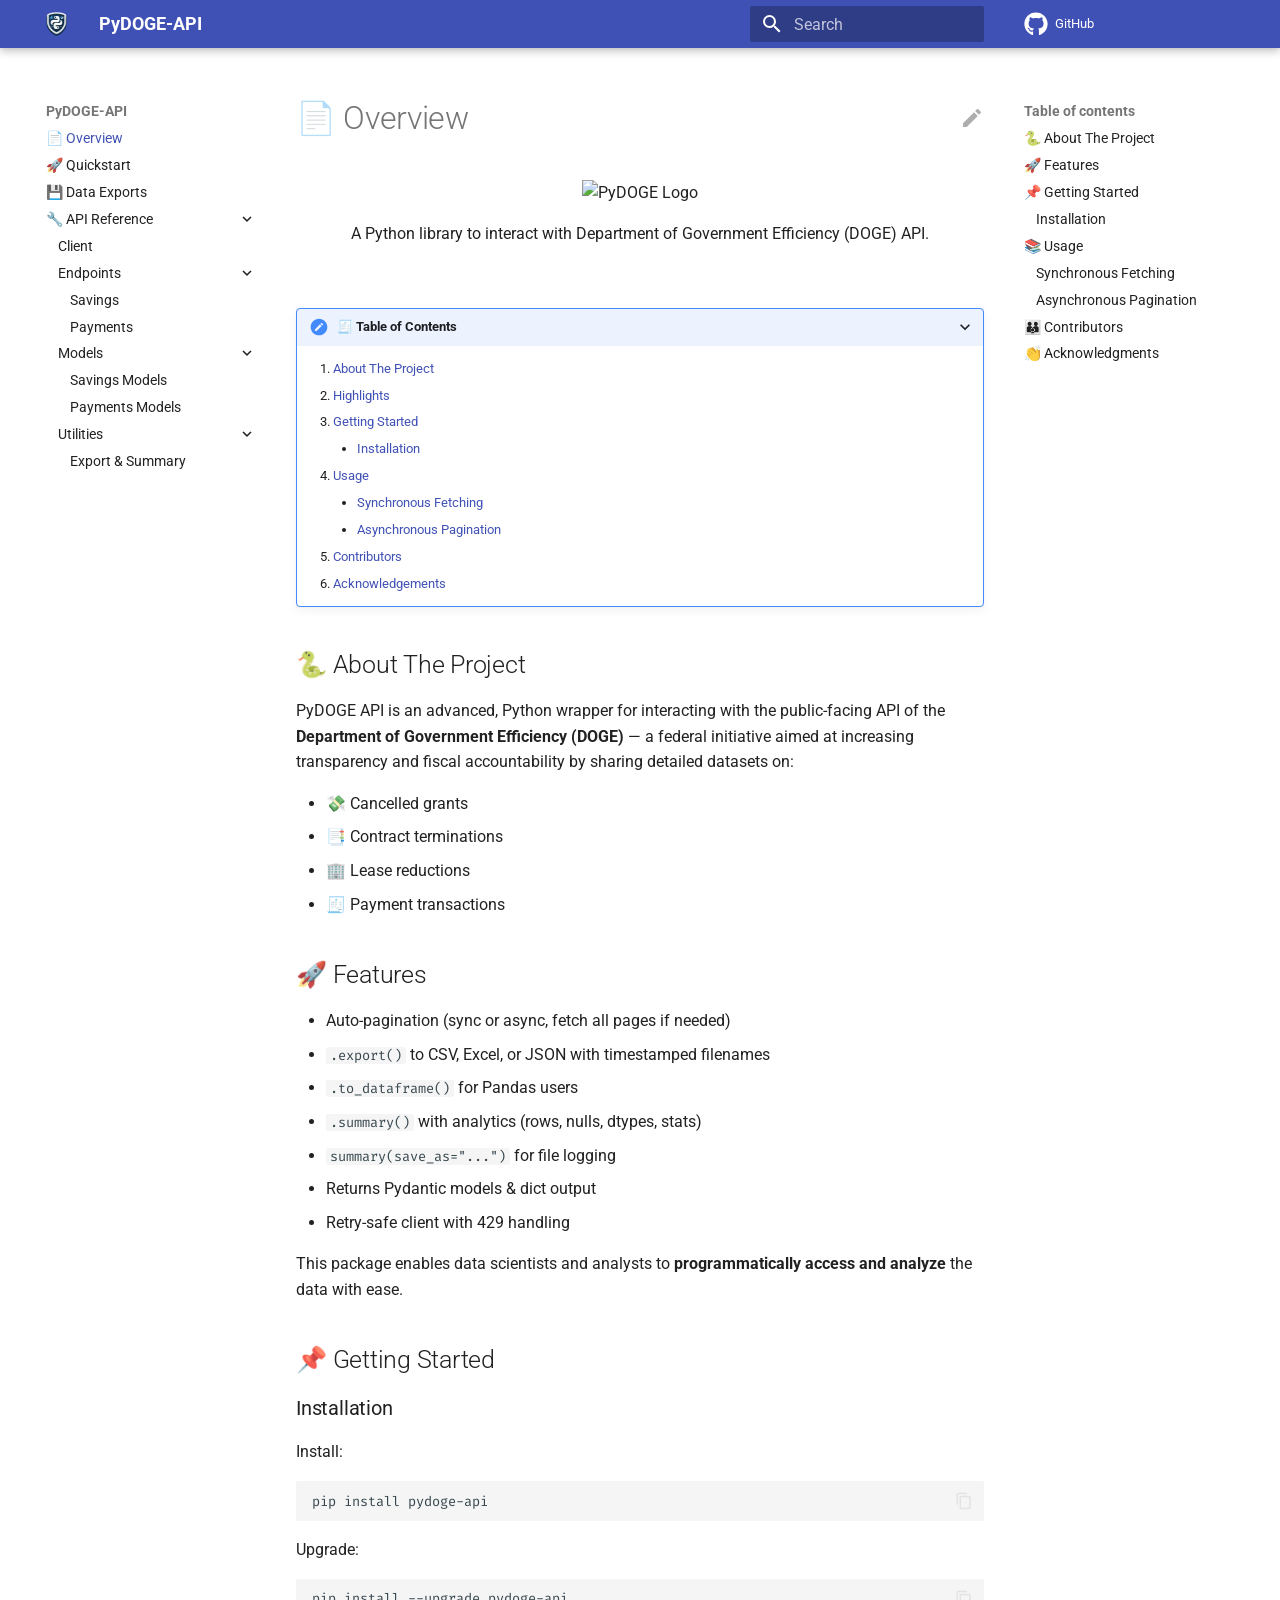
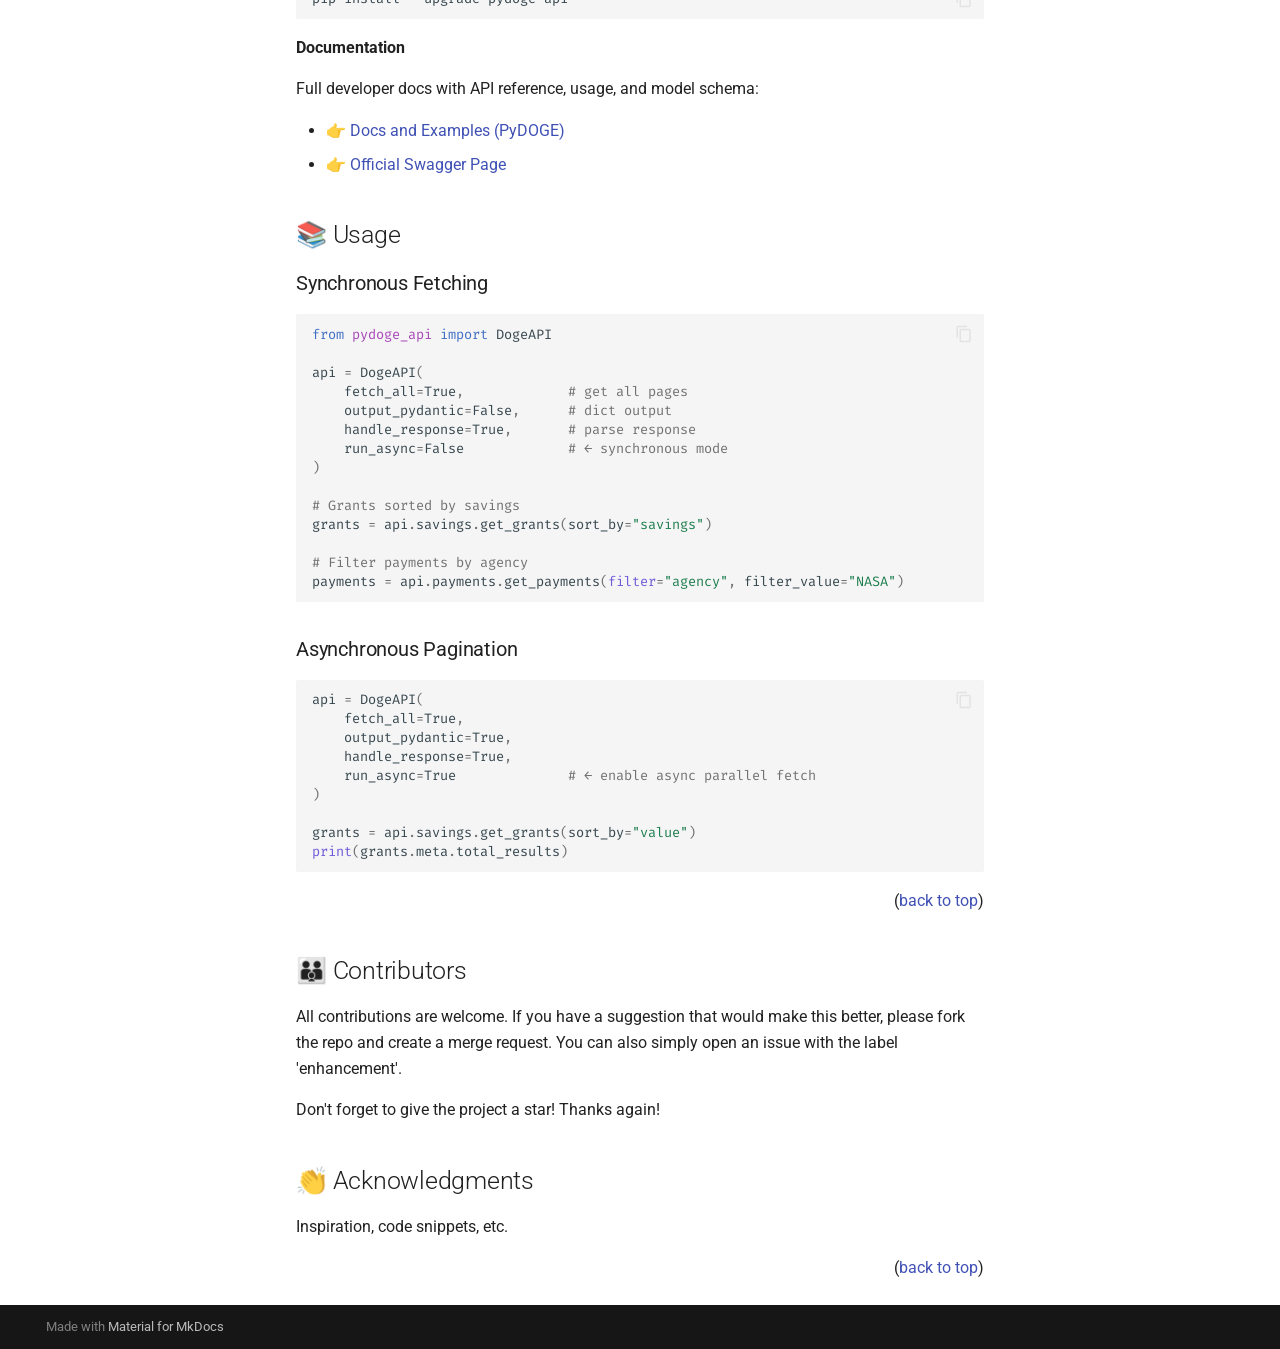
==== commit 6ea35a21: "deploy: 7ac939aea5069e35071b0bde75a60fd5c46ff2cc" ====
--- a/index.html
+++ b/index.html
@@ -305,16 +305,16 @@
         <li class="md-nav__item">
   <a href="#about-the-project" class="md-nav__link">
     <span class="md-ellipsis">
-      🚀 About The Project
-    </span>
-  </a>
-  
-</li>
-      
-        <li class="md-nav__item">
-  <a href="#highlights" class="md-nav__link">
-    <span class="md-ellipsis">
-      Highlights
+      🐍 About The Project
+    </span>
+  </a>
+  
+</li>
+      
+        <li class="md-nav__item">
+  <a href="#features" class="md-nav__link">
+    <span class="md-ellipsis">
+      🚀 Features
     </span>
   </a>
   
@@ -431,6 +431,28 @@
   
   
   
+    <li class="md-nav__item">
+      <a href="usage_exports/" class="md-nav__link">
+        
+  
+  
+  <span class="md-ellipsis">
+    💾 Data Exports
+    
+  </span>
+  
+
+      </a>
+    </li>
+  
+
+    
+      
+      
+  
+  
+  
+  
     
     
     
@@ -442,10 +464,10 @@
         
           
         
-        <input class="md-nav__toggle md-toggle md-toggle--indeterminate" type="checkbox" id="__nav_3" >
-        
-          
-          <label class="md-nav__link" for="__nav_3" id="__nav_3_label" tabindex="0">
+        <input class="md-nav__toggle md-toggle md-toggle--indeterminate" type="checkbox" id="__nav_4" >
+        
+          
+          <label class="md-nav__link" for="__nav_4" id="__nav_4_label" tabindex="0">
             
   
   
@@ -458,8 +480,8 @@
             <span class="md-nav__icon md-icon"></span>
           </label>
         
-        <nav class="md-nav" data-md-level="1" aria-labelledby="__nav_3_label" aria-expanded="false">
-          <label class="md-nav__title" for="__nav_3">
+        <nav class="md-nav" data-md-level="1" aria-labelledby="__nav_4_label" aria-expanded="false">
+          <label class="md-nav__title" for="__nav_4">
             <span class="md-nav__icon md-icon"></span>
             🔧 API Reference
           </label>
@@ -505,10 +527,10 @@
         
           
         
-        <input class="md-nav__toggle md-toggle md-toggle--indeterminate" type="checkbox" id="__nav_3_2" >
-        
-          
-          <label class="md-nav__link" for="__nav_3_2" id="__nav_3_2_label" tabindex="0">
+        <input class="md-nav__toggle md-toggle md-toggle--indeterminate" type="checkbox" id="__nav_4_2" >
+        
+          
+          <label class="md-nav__link" for="__nav_4_2" id="__nav_4_2_label" tabindex="0">
             
   
   
@@ -521,8 +543,8 @@
             <span class="md-nav__icon md-icon"></span>
           </label>
         
-        <nav class="md-nav" data-md-level="2" aria-labelledby="__nav_3_2_label" aria-expanded="false">
-          <label class="md-nav__title" for="__nav_3_2">
+        <nav class="md-nav" data-md-level="2" aria-labelledby="__nav_4_2_label" aria-expanded="false">
+          <label class="md-nav__title" for="__nav_4_2">
             <span class="md-nav__icon md-icon"></span>
             Endpoints
           </label>
@@ -599,10 +621,10 @@
         
           
         
-        <input class="md-nav__toggle md-toggle md-toggle--indeterminate" type="checkbox" id="__nav_3_3" >
-        
-          
-          <label class="md-nav__link" for="__nav_3_3" id="__nav_3_3_label" tabindex="0">
+        <input class="md-nav__toggle md-toggle md-toggle--indeterminate" type="checkbox" id="__nav_4_3" >
+        
+          
+          <label class="md-nav__link" for="__nav_4_3" id="__nav_4_3_label" tabindex="0">
             
   
   
@@ -615,8 +637,8 @@
             <span class="md-nav__icon md-icon"></span>
           </label>
         
-        <nav class="md-nav" data-md-level="2" aria-labelledby="__nav_3_3_label" aria-expanded="false">
-          <label class="md-nav__title" for="__nav_3_3">
+        <nav class="md-nav" data-md-level="2" aria-labelledby="__nav_4_3_label" aria-expanded="false">
+          <label class="md-nav__title" for="__nav_4_3">
             <span class="md-nav__icon md-icon"></span>
             Models
           </label>
@@ -658,6 +680,77 @@
   
   <span class="md-ellipsis">
     Payments Models
+    
+  </span>
+  
+
+      </a>
+    </li>
+  
+
+              
+            
+          </ul>
+        </nav>
+      
+    </li>
+  
+
+              
+            
+              
+                
+  
+  
+  
+  
+    
+    
+    
+    
+    
+    <li class="md-nav__item md-nav__item--nested">
+      
+        
+        
+          
+        
+        <input class="md-nav__toggle md-toggle md-toggle--indeterminate" type="checkbox" id="__nav_4_4" >
+        
+          
+          <label class="md-nav__link" for="__nav_4_4" id="__nav_4_4_label" tabindex="0">
+            
+  
+  
+  <span class="md-ellipsis">
+    Utilities
+    
+  </span>
+  
+
+            <span class="md-nav__icon md-icon"></span>
+          </label>
+        
+        <nav class="md-nav" data-md-level="2" aria-labelledby="__nav_4_4_label" aria-expanded="false">
+          <label class="md-nav__title" for="__nav_4_4">
+            <span class="md-nav__icon md-icon"></span>
+            Utilities
+          </label>
+          <ul class="md-nav__list" data-md-scrollfix>
+            
+              
+                
+  
+  
+  
+  
+    <li class="md-nav__item">
+      <a href="reference/utils_export/" class="md-nav__link">
+        
+  
+  
+  <span class="md-ellipsis">
+    Export & Summary
     
   </span>
   
@@ -710,16 +803,16 @@
         <li class="md-nav__item">
   <a href="#about-the-project" class="md-nav__link">
     <span class="md-ellipsis">
-      🚀 About The Project
-    </span>
-  </a>
-  
-</li>
-      
-        <li class="md-nav__item">
-  <a href="#highlights" class="md-nav__link">
-    <span class="md-ellipsis">
-      Highlights
+      🐍 About The Project
+    </span>
+  </a>
+  
+</li>
+      
+        <li class="md-nav__item">
+  <a href="#features" class="md-nav__link">
+    <span class="md-ellipsis">
+      🚀 Features
     </span>
   </a>
   
@@ -827,7 +920,7 @@
   <h1>📄 Overview</h1>
 
 <div align="center">
-<img src="img/logo_main.png" alt="PyDOGE Logo" width= "176">
+<img src="./img/logo_main.png" alt="PyDOGE Logo" width= "176">
 <p>A Python library to interact with Department of Government Efficiency (DOGE) API.</p>
 </div>
 
@@ -853,12 +946,12 @@
         <li><a href="#asynchronous-pagination">Asynchronous Pagination</a></li>
       </ul>
     </li>
-    <li><a href="#family-contributors">Contributors </a></li>
-    <li><a href="#clap-acknowledgments">Acknowledgements </a></li>
+    <li><a href="#contributors">Contributors </a></li>
+    <li><a href="#acknowledgments">Acknowledgements </a></li>
   </ol>
 </details>
 
-<h2 id="about-the-project">🚀 About The Project<a class="headerlink" href="#about-the-project" title="Permanent link">&para;</a></h2>
+<h2 id="about-the-project">🐍 About The Project<a class="headerlink" href="#about-the-project" title="Permanent link">&para;</a></h2>
 <p>PyDOGE API is an advanced, Python wrapper for interacting with the public-facing API of the <strong>Department of Government Efficiency (DOGE)</strong> — a federal initiative aimed at increasing transparency and fiscal accountability by sharing detailed datasets on:</p>
 <ul>
 <li>💸 Cancelled grants</li>
@@ -866,12 +959,15 @@
 <li>🏢 Lease reductions</li>
 <li>🧾 Payment transactions</li>
 </ul>
-<h2 id="highlights">Highlights<a class="headerlink" href="#highlights" title="Permanent link">&para;</a></h2>
+<h2 id="features">🚀 Features<a class="headerlink" href="#features" title="Permanent link">&para;</a></h2>
 <ul>
+<li>Auto-pagination (sync or async, fetch all pages if needed)</li>
+<li><code>.export()</code> to CSV, Excel, or JSON with timestamped filenames  </li>
+<li><code>.to_dataframe()</code> for Pandas users </li>
+<li><code>.summary()</code> with analytics (rows, nulls, dtypes, stats)  </li>
+<li><code>summary(save_as="...")</code> for file logging  </li>
+<li>Returns Pydantic models &amp; dict output</li>
 <li>Retry-safe client with 429 handling</li>
-<li>Auto-pagination (sync or async)</li>
-<li>Pydantic models &amp; dict output</li>
-<li>Async page parallelization (optional)</li>
 </ul>
 <p>This package enables data scientists and analysts to <strong>programmatically access and analyze</strong> the data with ease.</p>
 <!--Getting Started-->
@@ -883,6 +979,12 @@
 Upgrade:
 <div class="highlight"><pre><span></span><code>pip install --upgrade pydoge-api
 </code></pre></div></p>
+<p><strong>Documentation</strong></p>
+<p>Full developer docs with API reference, usage, and model schema:</p>
+<ul>
+<li>👉 <a href="https://ihassan8.github.io/pydoge-api/">Docs and Examples (PyDOGE)</a></li>
+<li>👉 <a href="https://api.doge.gov/docs">Official Swagger Page</a></li>
+</ul>
 <h2 id="usage">📚 Usage<a class="headerlink" href="#usage" title="Permanent link">&para;</a></h2>
 <h3 id="synchronous-fetching">Synchronous Fetching<a class="headerlink" href="#synchronous-fetching" title="Permanent link">&para;</a></h3>
 <div class="highlight"><pre><span></span><code><span class="kn">from</span><span class="w"> </span><span class="nn">pydoge_api</span><span class="w"> </span><span class="kn">import</span> <span class="n">DogeAPI</span>
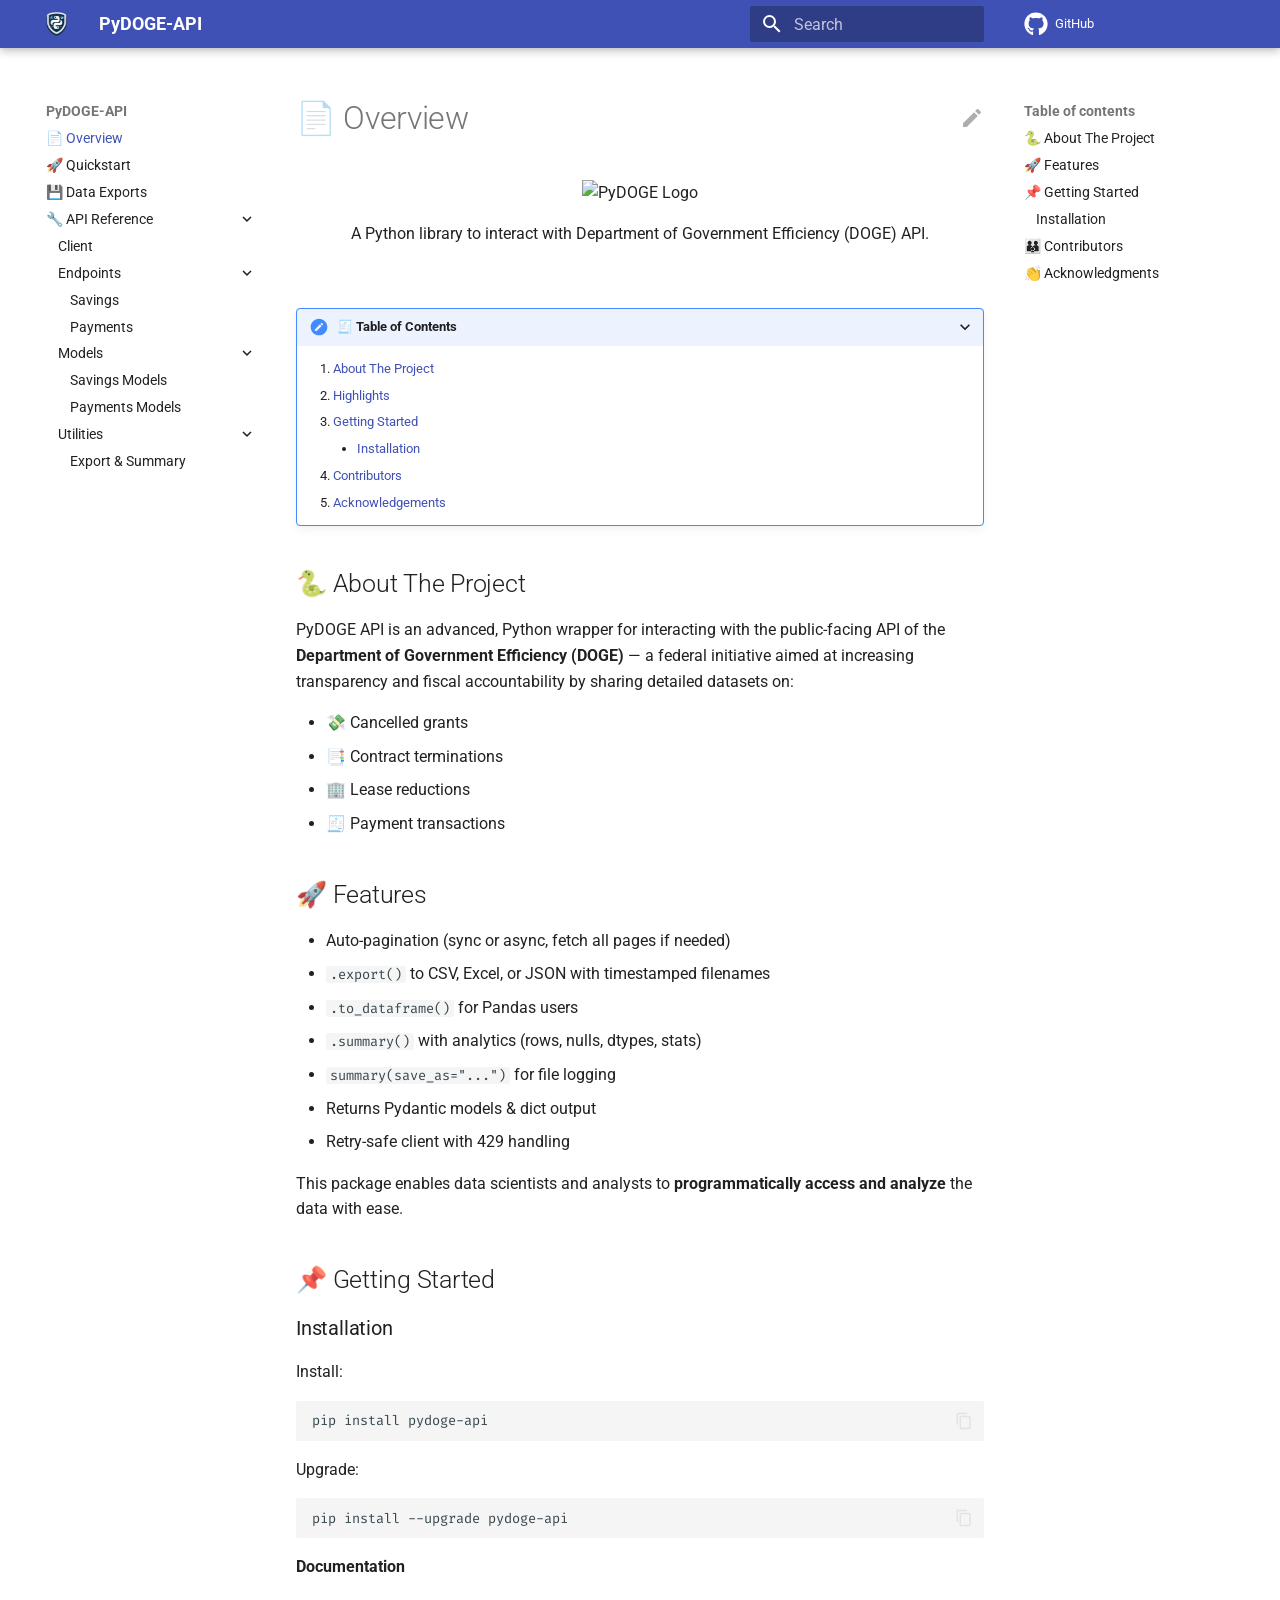
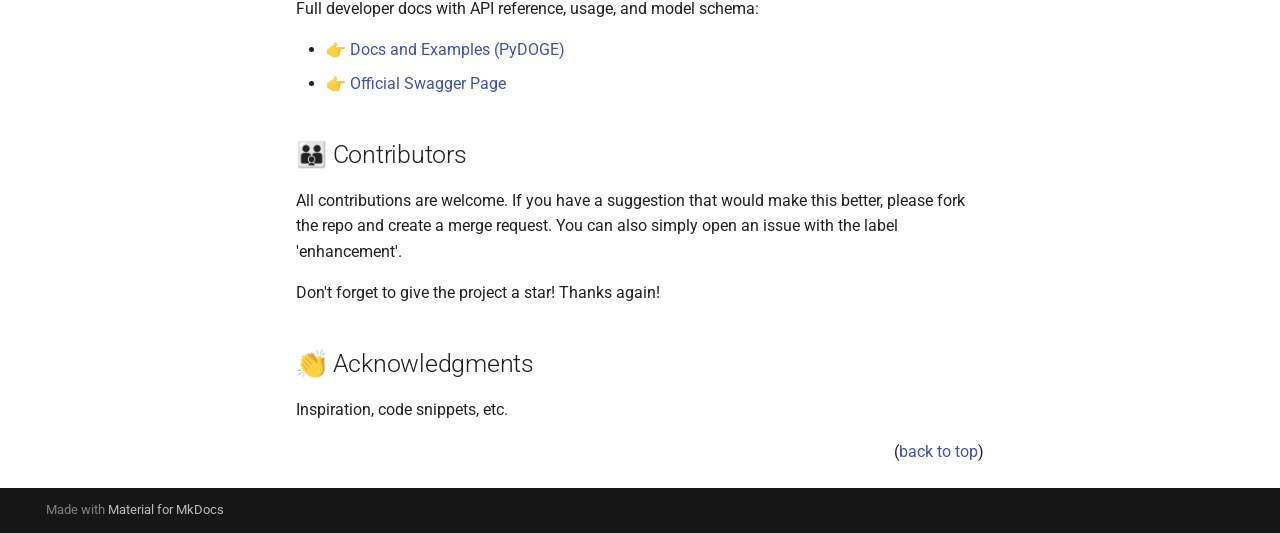
==== commit 2c4f99b2: "deploy: fd045cb8b69b47cfab45ff56b359877354133cd0" ====
--- a/index.html
+++ b/index.html
@@ -345,39 +345,6 @@
 </li>
       
         <li class="md-nav__item">
-  <a href="#usage" class="md-nav__link">
-    <span class="md-ellipsis">
-      📚 Usage
-    </span>
-  </a>
-  
-    <nav class="md-nav" aria-label="📚 Usage">
-      <ul class="md-nav__list">
-        
-          <li class="md-nav__item">
-  <a href="#synchronous-fetching" class="md-nav__link">
-    <span class="md-ellipsis">
-      Synchronous Fetching
-    </span>
-  </a>
-  
-</li>
-        
-          <li class="md-nav__item">
-  <a href="#asynchronous-pagination" class="md-nav__link">
-    <span class="md-ellipsis">
-      Asynchronous Pagination
-    </span>
-  </a>
-  
-</li>
-        
-      </ul>
-    </nav>
-  
-</li>
-      
-        <li class="md-nav__item">
   <a href="#contributors" class="md-nav__link">
     <span class="md-ellipsis">
       👪 Contributors
@@ -843,39 +810,6 @@
 </li>
       
         <li class="md-nav__item">
-  <a href="#usage" class="md-nav__link">
-    <span class="md-ellipsis">
-      📚 Usage
-    </span>
-  </a>
-  
-    <nav class="md-nav" aria-label="📚 Usage">
-      <ul class="md-nav__list">
-        
-          <li class="md-nav__item">
-  <a href="#synchronous-fetching" class="md-nav__link">
-    <span class="md-ellipsis">
-      Synchronous Fetching
-    </span>
-  </a>
-  
-</li>
-        
-          <li class="md-nav__item">
-  <a href="#asynchronous-pagination" class="md-nav__link">
-    <span class="md-ellipsis">
-      Asynchronous Pagination
-    </span>
-  </a>
-  
-</li>
-        
-      </ul>
-    </nav>
-  
-</li>
-      
-        <li class="md-nav__item">
   <a href="#contributors" class="md-nav__link">
     <span class="md-ellipsis">
       👪 Contributors
@@ -938,12 +872,6 @@
       <a href="#getting-started">Getting Started</a>
       <ul>
         <li><a href="#installation">Installation</a></li>
-      </ul>
-    </li>
-    <li><a href="#usage">Usage</a>
-      <ul>
-        <li><a href="#synchronous-fetching">Synchronous Fetching</a></li>
-        <li><a href="#asynchronous-pagination">Asynchronous Pagination</a></li>
       </ul>
     </li>
     <li><a href="#contributors">Contributors </a></li>
@@ -985,36 +913,6 @@
 <li>👉 <a href="https://ihassan8.github.io/pydoge-api/">Docs and Examples (PyDOGE)</a></li>
 <li>👉 <a href="https://api.doge.gov/docs">Official Swagger Page</a></li>
 </ul>
-<h2 id="usage">📚 Usage<a class="headerlink" href="#usage" title="Permanent link">&para;</a></h2>
-<h3 id="synchronous-fetching">Synchronous Fetching<a class="headerlink" href="#synchronous-fetching" title="Permanent link">&para;</a></h3>
-<div class="highlight"><pre><span></span><code><span class="kn">from</span><span class="w"> </span><span class="nn">pydoge_api</span><span class="w"> </span><span class="kn">import</span> <span class="n">DogeAPI</span>
-
-<span class="n">api</span> <span class="o">=</span> <span class="n">DogeAPI</span><span class="p">(</span>
-    <span class="n">fetch_all</span><span class="o">=</span><span class="kc">True</span><span class="p">,</span>             <span class="c1"># get all pages</span>
-    <span class="n">output_pydantic</span><span class="o">=</span><span class="kc">False</span><span class="p">,</span>      <span class="c1"># dict output</span>
-    <span class="n">handle_response</span><span class="o">=</span><span class="kc">True</span><span class="p">,</span>       <span class="c1"># parse response</span>
-    <span class="n">run_async</span><span class="o">=</span><span class="kc">False</span>             <span class="c1"># ← synchronous mode</span>
-<span class="p">)</span>
-
-<span class="c1"># Grants sorted by savings</span>
-<span class="n">grants</span> <span class="o">=</span> <span class="n">api</span><span class="o">.</span><span class="n">savings</span><span class="o">.</span><span class="n">get_grants</span><span class="p">(</span><span class="n">sort_by</span><span class="o">=</span><span class="s2">&quot;savings&quot;</span><span class="p">)</span>
-
-<span class="c1"># Filter payments by agency</span>
-<span class="n">payments</span> <span class="o">=</span> <span class="n">api</span><span class="o">.</span><span class="n">payments</span><span class="o">.</span><span class="n">get_payments</span><span class="p">(</span><span class="nb">filter</span><span class="o">=</span><span class="s2">&quot;agency&quot;</span><span class="p">,</span> <span class="n">filter_value</span><span class="o">=</span><span class="s2">&quot;NASA&quot;</span><span class="p">)</span>
-</code></pre></div>
-<h3 id="asynchronous-pagination">Asynchronous Pagination<a class="headerlink" href="#asynchronous-pagination" title="Permanent link">&para;</a></h3>
-<div class="highlight"><pre><span></span><code><span class="n">api</span> <span class="o">=</span> <span class="n">DogeAPI</span><span class="p">(</span>
-    <span class="n">fetch_all</span><span class="o">=</span><span class="kc">True</span><span class="p">,</span>
-    <span class="n">output_pydantic</span><span class="o">=</span><span class="kc">True</span><span class="p">,</span>
-    <span class="n">handle_response</span><span class="o">=</span><span class="kc">True</span><span class="p">,</span>
-    <span class="n">run_async</span><span class="o">=</span><span class="kc">True</span>              <span class="c1"># ← enable async parallel fetch</span>
-<span class="p">)</span>
-
-<span class="n">grants</span> <span class="o">=</span> <span class="n">api</span><span class="o">.</span><span class="n">savings</span><span class="o">.</span><span class="n">get_grants</span><span class="p">(</span><span class="n">sort_by</span><span class="o">=</span><span class="s2">&quot;value&quot;</span><span class="p">)</span>
-<span class="nb">print</span><span class="p">(</span><span class="n">grants</span><span class="o">.</span><span class="n">meta</span><span class="o">.</span><span class="n">total_results</span><span class="p">)</span>
-</code></pre></div>
-<p align="right">(<a href="#readme-top">back to top</a>)</p>
-
 <h2 id="contributors">👪 Contributors<a class="headerlink" href="#contributors" title="Permanent link">&para;</a></h2>
 <p>All contributions are welcome. If you have a suggestion that would make this better, please fork the repo and create a merge request. You can also simply open an issue with the label 'enhancement'.</p>
 <p>Don't forget to give the project a star! Thanks again!</p>
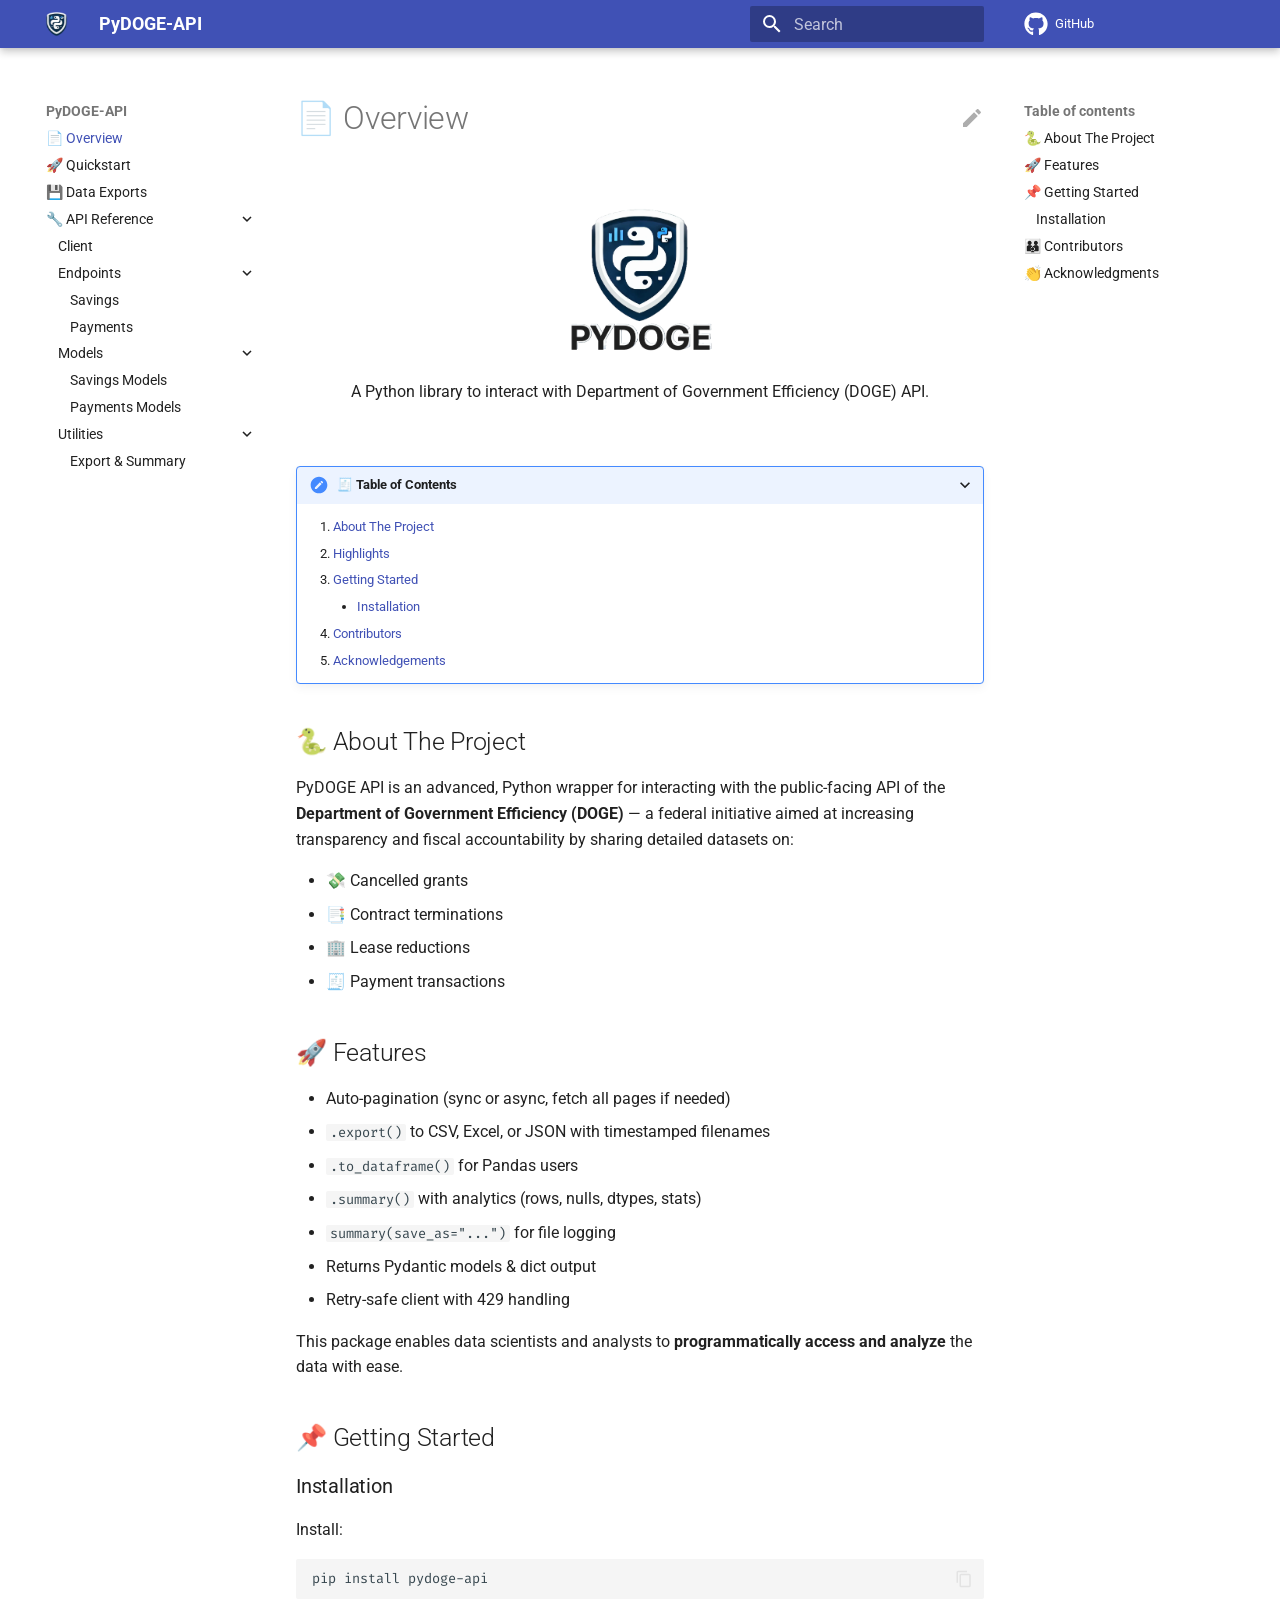
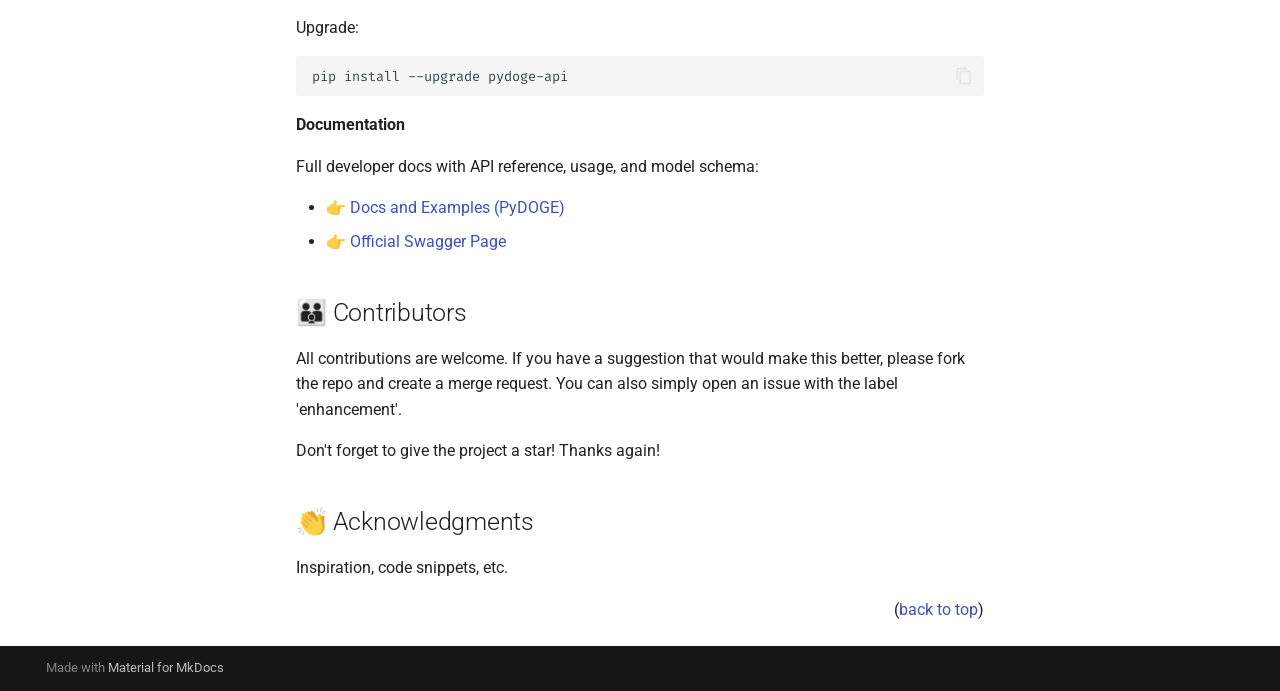
==== commit bf8b48b6: "deploy: 9d9afed95a794cc507da1b738e2b4dfd1a279e35" ====
--- a/index.html
+++ b/index.html
@@ -854,7 +854,7 @@
   <h1>📄 Overview</h1>
 
 <div align="center">
-<img src="./img/logo_main.png" alt="PyDOGE Logo" width= "176">
+<img src="./img/logo_main.PNG" alt="PyDOGE Logo" width= "176">
 <p>A Python library to interact with Department of Government Efficiency (DOGE) API.</p>
 </div>
 
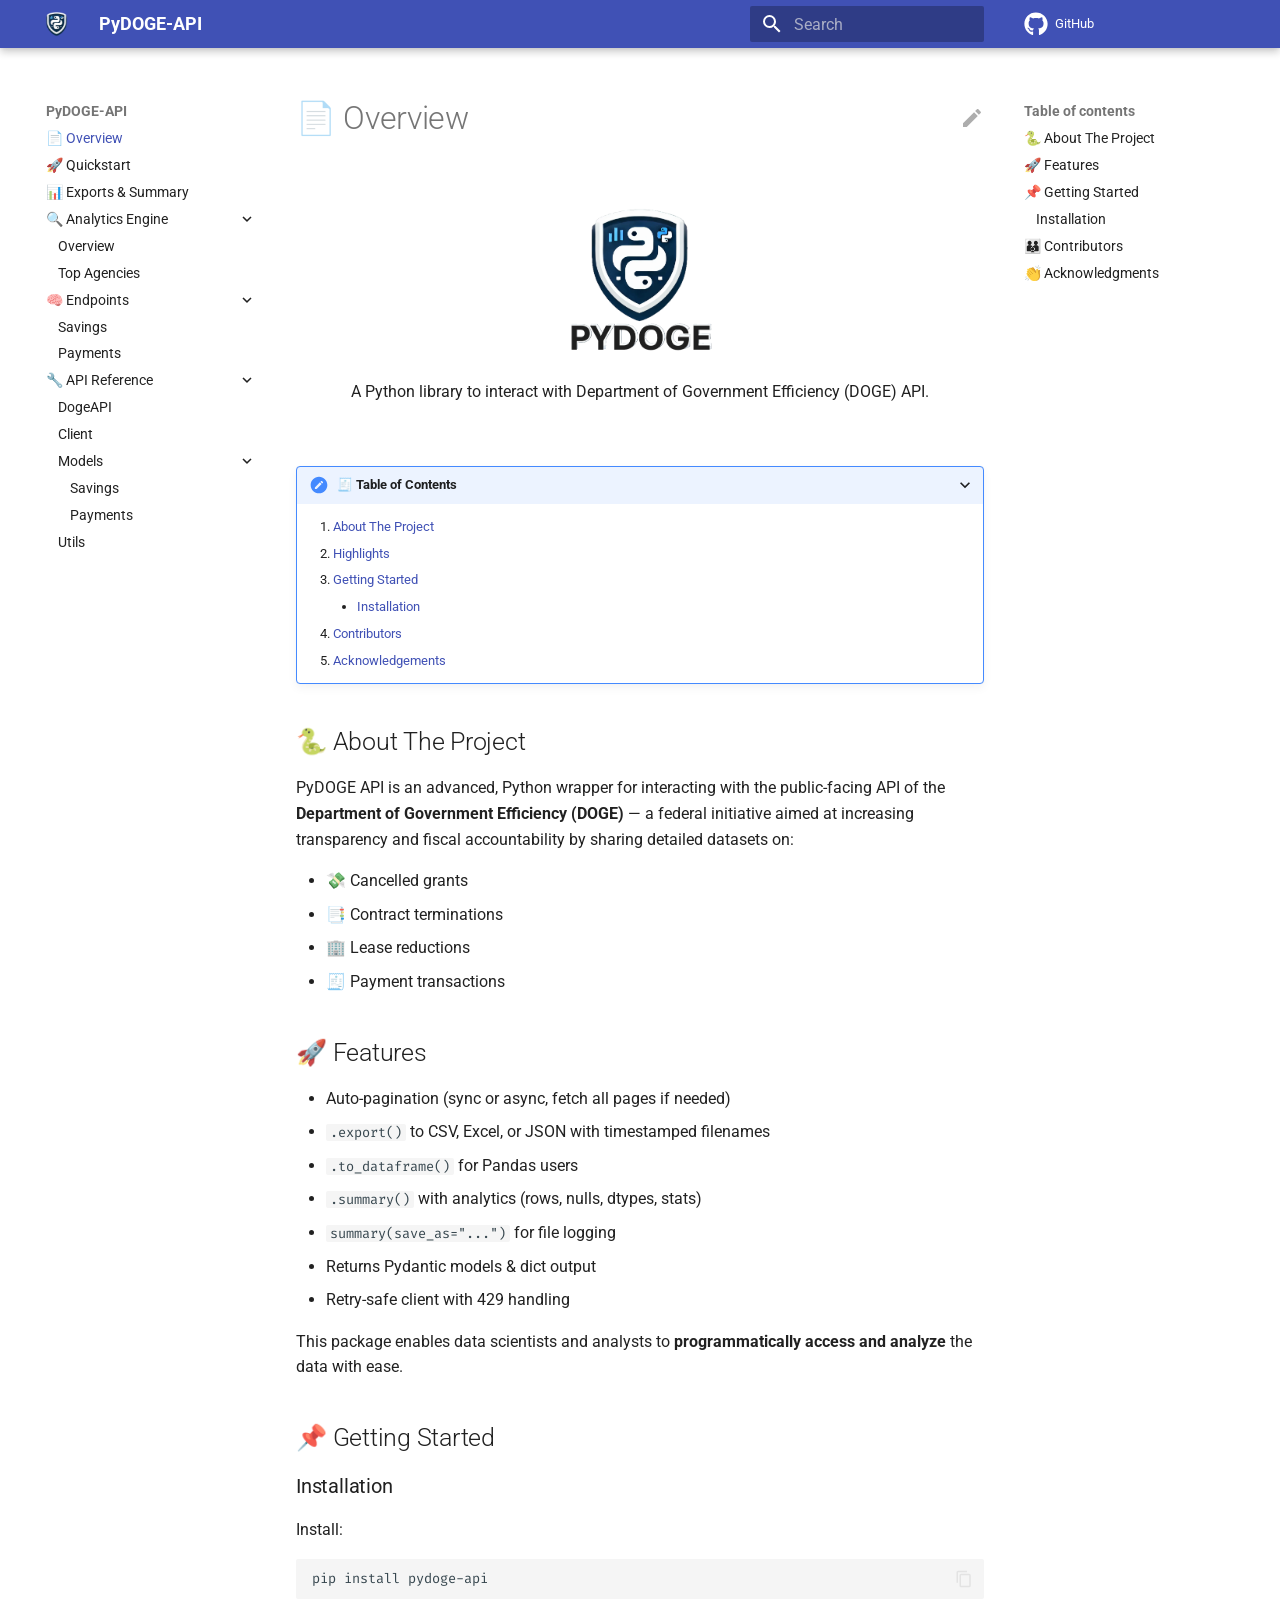
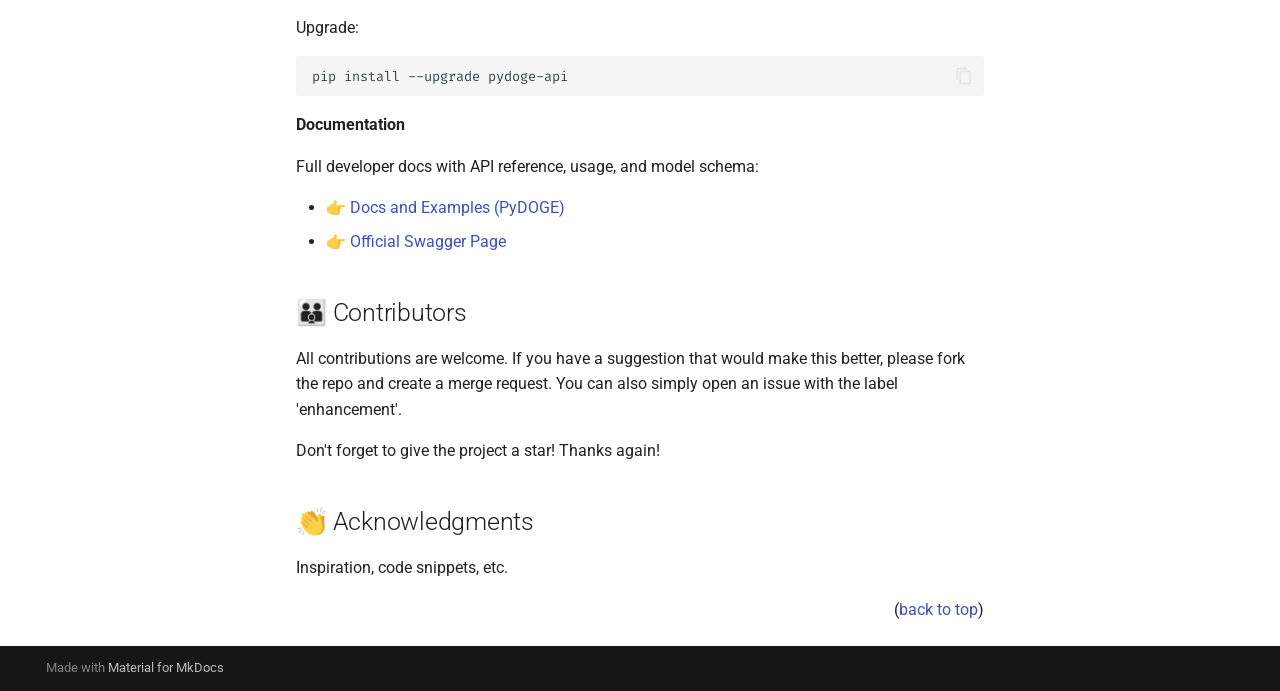
==== commit f260cb3a: "deploy: 8d70846d529c9681aa87b4d1b8cd953c3129c1ab" ====
--- a/index.html
+++ b/index.html
@@ -404,7 +404,7 @@
   
   
   <span class="md-ellipsis">
-    💾 Data Exports
+    📊 Exports & Summary
     
   </span>
   
@@ -439,7 +439,7 @@
   
   
   <span class="md-ellipsis">
-    🔧 API Reference
+    🔍 Analytics Engine
     
   </span>
   
@@ -449,6 +449,192 @@
         
         <nav class="md-nav" data-md-level="1" aria-labelledby="__nav_4_label" aria-expanded="false">
           <label class="md-nav__title" for="__nav_4">
+            <span class="md-nav__icon md-icon"></span>
+            🔍 Analytics Engine
+          </label>
+          <ul class="md-nav__list" data-md-scrollfix>
+            
+              
+                
+  
+  
+  
+  
+    <li class="md-nav__item">
+      <a href="reference/analytics/" class="md-nav__link">
+        
+  
+  
+  <span class="md-ellipsis">
+    Overview
+    
+  </span>
+  
+
+      </a>
+    </li>
+  
+
+              
+            
+              
+                
+  
+  
+  
+  
+    <li class="md-nav__item">
+      <a href="reference/analytics_agencies/" class="md-nav__link">
+        
+  
+  
+  <span class="md-ellipsis">
+    Top Agencies
+    
+  </span>
+  
+
+      </a>
+    </li>
+  
+
+              
+            
+          </ul>
+        </nav>
+      
+    </li>
+  
+
+    
+      
+      
+  
+  
+  
+  
+    
+    
+    
+    
+    
+    <li class="md-nav__item md-nav__item--nested">
+      
+        
+        
+          
+        
+        <input class="md-nav__toggle md-toggle md-toggle--indeterminate" type="checkbox" id="__nav_5" >
+        
+          
+          <label class="md-nav__link" for="__nav_5" id="__nav_5_label" tabindex="0">
+            
+  
+  
+  <span class="md-ellipsis">
+    🧠 Endpoints
+    
+  </span>
+  
+
+            <span class="md-nav__icon md-icon"></span>
+          </label>
+        
+        <nav class="md-nav" data-md-level="1" aria-labelledby="__nav_5_label" aria-expanded="false">
+          <label class="md-nav__title" for="__nav_5">
+            <span class="md-nav__icon md-icon"></span>
+            🧠 Endpoints
+          </label>
+          <ul class="md-nav__list" data-md-scrollfix>
+            
+              
+                
+  
+  
+  
+  
+    <li class="md-nav__item">
+      <a href="reference/savings/" class="md-nav__link">
+        
+  
+  
+  <span class="md-ellipsis">
+    Savings
+    
+  </span>
+  
+
+      </a>
+    </li>
+  
+
+              
+            
+              
+                
+  
+  
+  
+  
+    <li class="md-nav__item">
+      <a href="reference/payments/" class="md-nav__link">
+        
+  
+  
+  <span class="md-ellipsis">
+    Payments
+    
+  </span>
+  
+
+      </a>
+    </li>
+  
+
+              
+            
+          </ul>
+        </nav>
+      
+    </li>
+  
+
+    
+      
+      
+  
+  
+  
+  
+    
+    
+    
+    
+    
+    <li class="md-nav__item md-nav__item--nested">
+      
+        
+        
+          
+        
+        <input class="md-nav__toggle md-toggle md-toggle--indeterminate" type="checkbox" id="__nav_6" >
+        
+          
+          <label class="md-nav__link" for="__nav_6" id="__nav_6_label" tabindex="0">
+            
+  
+  
+  <span class="md-ellipsis">
+    🔧 API Reference
+    
+  </span>
+  
+
+            <span class="md-nav__icon md-icon"></span>
+          </label>
+        
+        <nav class="md-nav" data-md-level="1" aria-labelledby="__nav_6_label" aria-expanded="false">
+          <label class="md-nav__title" for="__nav_6">
             <span class="md-nav__icon md-icon"></span>
             🔧 API Reference
           </label>
@@ -461,6 +647,29 @@
   
   
     <li class="md-nav__item">
+      <a href="reference/api/" class="md-nav__link">
+        
+  
+  
+  <span class="md-ellipsis">
+    DogeAPI
+    
+  </span>
+  
+
+      </a>
+    </li>
+  
+
+              
+            
+              
+                
+  
+  
+  
+  
+    <li class="md-nav__item">
       <a href="reference/client/" class="md-nav__link">
         
   
@@ -494,15 +703,15 @@
         
           
         
-        <input class="md-nav__toggle md-toggle md-toggle--indeterminate" type="checkbox" id="__nav_4_2" >
-        
-          
-          <label class="md-nav__link" for="__nav_4_2" id="__nav_4_2_label" tabindex="0">
-            
-  
-  
-  <span class="md-ellipsis">
-    Endpoints
+        <input class="md-nav__toggle md-toggle md-toggle--indeterminate" type="checkbox" id="__nav_6_3" >
+        
+          
+          <label class="md-nav__link" for="__nav_6_3" id="__nav_6_3_label" tabindex="0">
+            
+  
+  
+  <span class="md-ellipsis">
+    Models
     
   </span>
   
@@ -510,102 +719,8 @@
             <span class="md-nav__icon md-icon"></span>
           </label>
         
-        <nav class="md-nav" data-md-level="2" aria-labelledby="__nav_4_2_label" aria-expanded="false">
-          <label class="md-nav__title" for="__nav_4_2">
-            <span class="md-nav__icon md-icon"></span>
-            Endpoints
-          </label>
-          <ul class="md-nav__list" data-md-scrollfix>
-            
-              
-                
-  
-  
-  
-  
-    <li class="md-nav__item">
-      <a href="reference/savings/" class="md-nav__link">
-        
-  
-  
-  <span class="md-ellipsis">
-    Savings
-    
-  </span>
-  
-
-      </a>
-    </li>
-  
-
-              
-            
-              
-                
-  
-  
-  
-  
-    <li class="md-nav__item">
-      <a href="reference/payments/" class="md-nav__link">
-        
-  
-  
-  <span class="md-ellipsis">
-    Payments
-    
-  </span>
-  
-
-      </a>
-    </li>
-  
-
-              
-            
-          </ul>
-        </nav>
-      
-    </li>
-  
-
-              
-            
-              
-                
-  
-  
-  
-  
-    
-    
-    
-    
-    
-    <li class="md-nav__item md-nav__item--nested">
-      
-        
-        
-          
-        
-        <input class="md-nav__toggle md-toggle md-toggle--indeterminate" type="checkbox" id="__nav_4_3" >
-        
-          
-          <label class="md-nav__link" for="__nav_4_3" id="__nav_4_3_label" tabindex="0">
-            
-  
-  
-  <span class="md-ellipsis">
-    Models
-    
-  </span>
-  
-
-            <span class="md-nav__icon md-icon"></span>
-          </label>
-        
-        <nav class="md-nav" data-md-level="2" aria-labelledby="__nav_4_3_label" aria-expanded="false">
-          <label class="md-nav__title" for="__nav_4_3">
+        <nav class="md-nav" data-md-level="2" aria-labelledby="__nav_6_3_label" aria-expanded="false">
+          <label class="md-nav__title" for="__nav_6_3">
             <span class="md-nav__icon md-icon"></span>
             Models
           </label>
@@ -623,7 +738,7 @@
   
   
   <span class="md-ellipsis">
-    Savings Models
+    Savings
     
   </span>
   
@@ -646,7 +761,7 @@
   
   
   <span class="md-ellipsis">
-    Payments Models
+    Payments
     
   </span>
   
@@ -671,66 +786,18 @@
   
   
   
-    
-    
-    
-    
-    
-    <li class="md-nav__item md-nav__item--nested">
-      
-        
-        
-          
-        
-        <input class="md-nav__toggle md-toggle md-toggle--indeterminate" type="checkbox" id="__nav_4_4" >
-        
-          
-          <label class="md-nav__link" for="__nav_4_4" id="__nav_4_4_label" tabindex="0">
-            
-  
-  
-  <span class="md-ellipsis">
-    Utilities
-    
-  </span>
-  
-
-            <span class="md-nav__icon md-icon"></span>
-          </label>
-        
-        <nav class="md-nav" data-md-level="2" aria-labelledby="__nav_4_4_label" aria-expanded="false">
-          <label class="md-nav__title" for="__nav_4_4">
-            <span class="md-nav__icon md-icon"></span>
-            Utilities
-          </label>
-          <ul class="md-nav__list" data-md-scrollfix>
-            
-              
-                
-  
-  
-  
-  
     <li class="md-nav__item">
       <a href="reference/utils_export/" class="md-nav__link">
         
   
   
   <span class="md-ellipsis">
-    Export & Summary
-    
-  </span>
-  
-
-      </a>
-    </li>
-  
-
-              
-            
-          </ul>
-        </nav>
-      
+    Utils
+    
+  </span>
+  
+
+      </a>
     </li>
   
 
